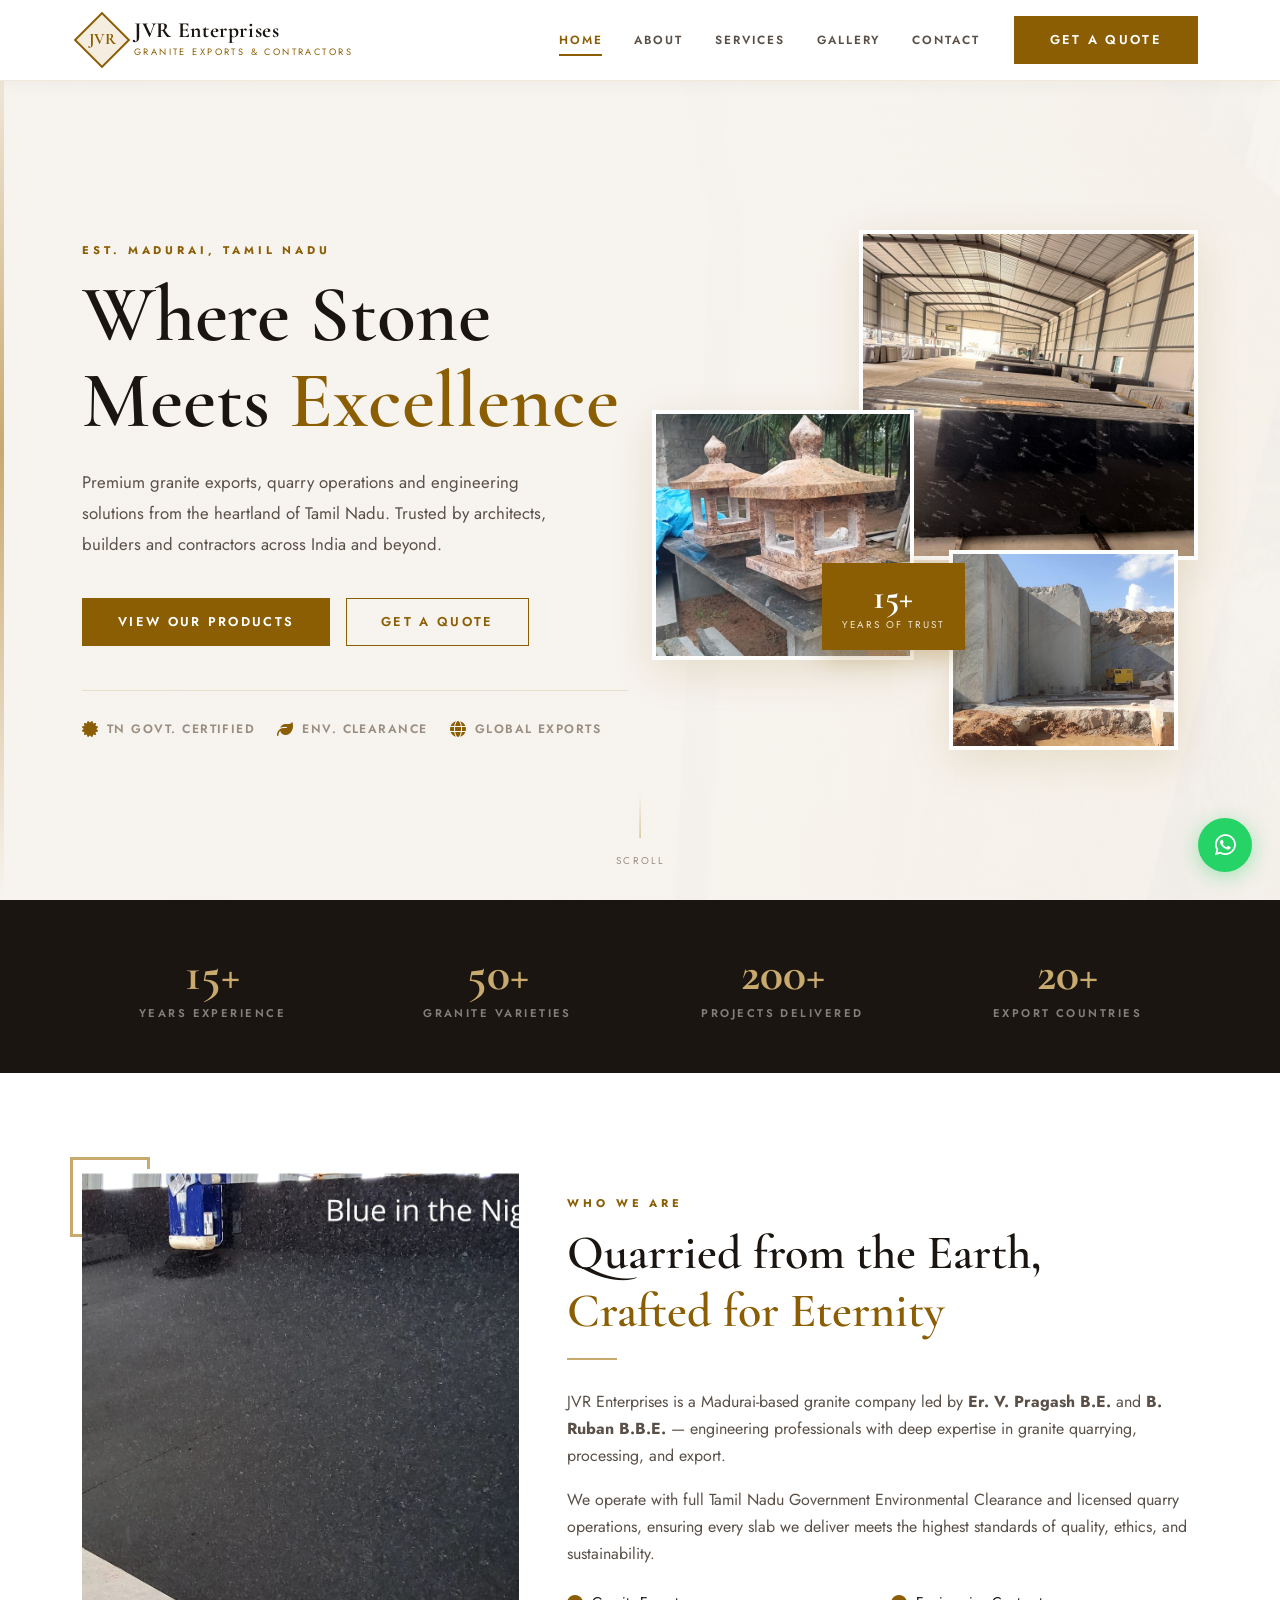
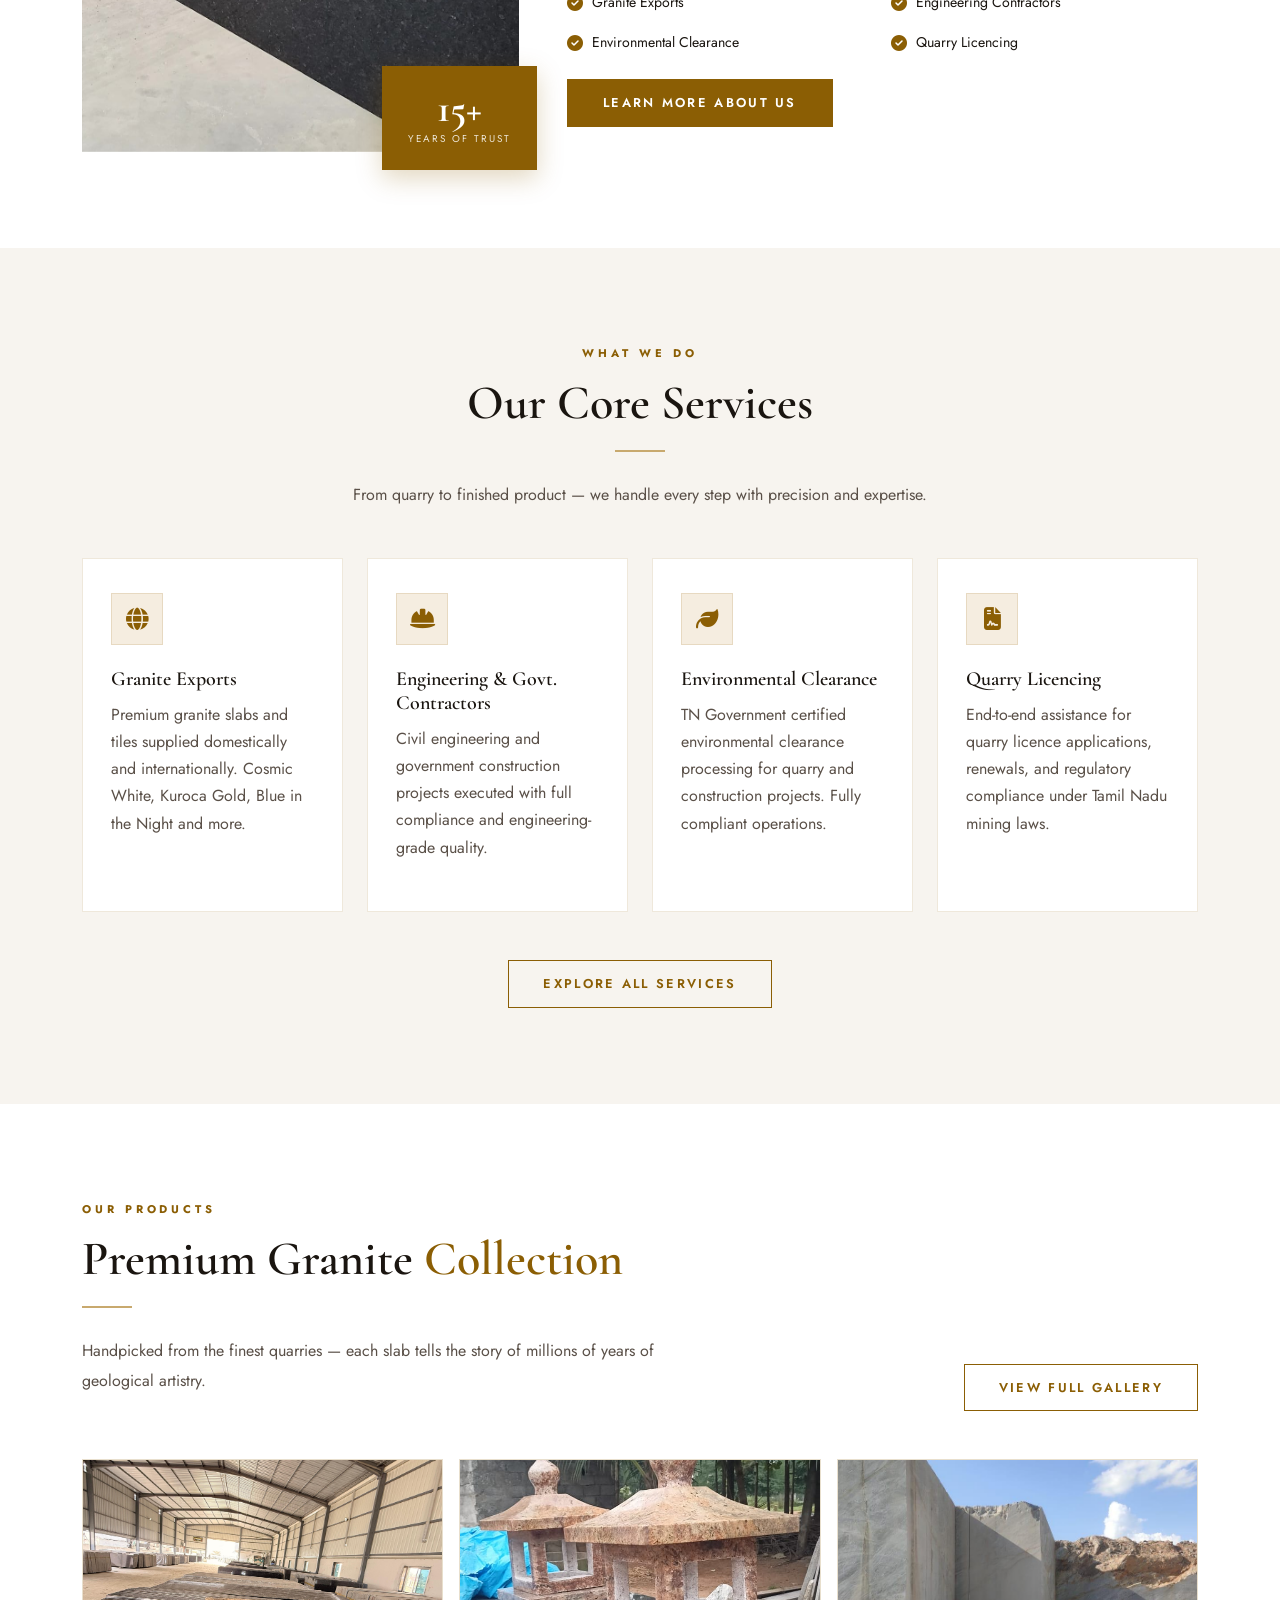
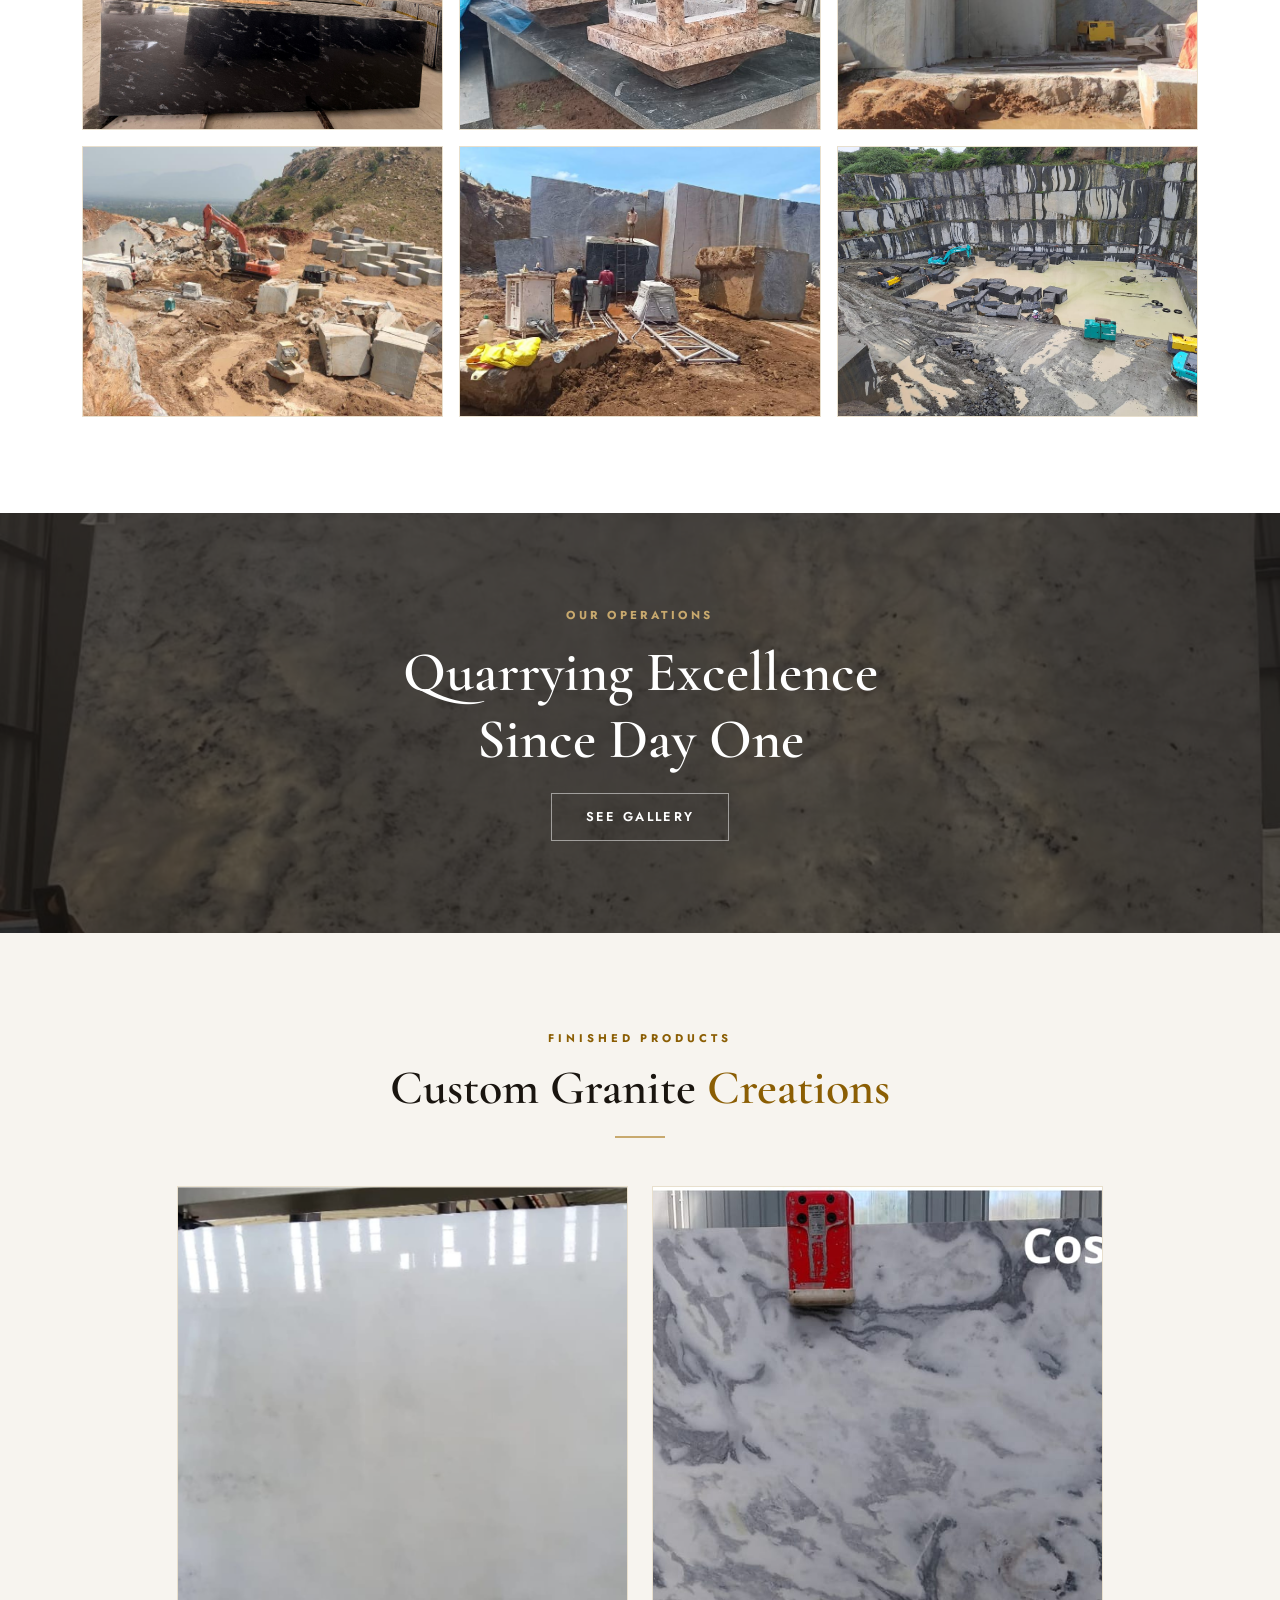
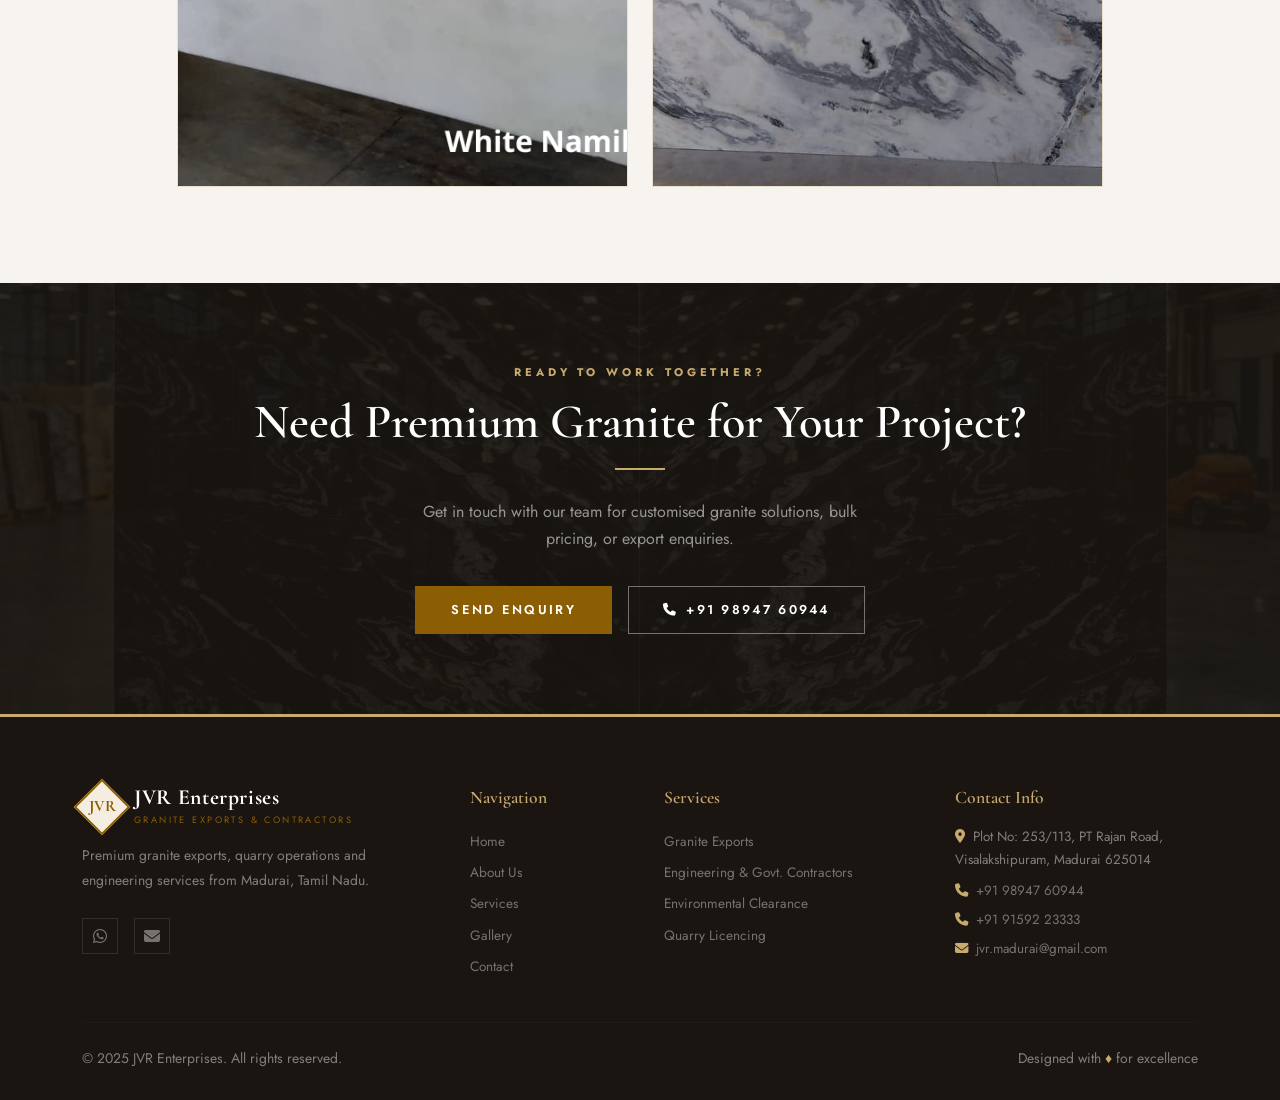
==== index.html @ 5791e927 "add" ====
<!DOCTYPE html>
<html lang="en">
<head>
  <meta charset="UTF-8" />
  <meta name="viewport" content="width=device-width, initial-scale=1.0" />
  <title>JVR Enterprises — Premium Granite Exports | Madurai, Tamil Nadu</title>
  <meta name="description" content="JVR Enterprises, Madurai — Premium granite exports, quarry operations, engineering & government contractors. Supplying Cosmic White, Blue in the Night, Kuroca Gold and more." />
  <meta name="keywords" content="JVR Enterprises, granite exports Madurai, granite slabs Tamil Nadu, Cosmic White granite, quarry licensing, V Pragash granite, B Ruban granite, premium granite India" />
  <meta name="author" content="JVR Enterprises" />
  <meta name="robots" content="index, follow" />
  <link rel="canonical" href="https://jvr-enterprise.vercel.app/" />
  <meta property="og:title" content="JVR Enterprises — Premium Granite Exports" />
  <meta property="og:description" content="Premium granite slabs, quarry operations & exports from Madurai, Tamil Nadu." />
  <meta property="og:type" content="website" />
  <meta property="og:url" content="https://jvr-enterprise.vercel.app/" />
  <script type="application/ld+json">
  {"@context":"https://schema.org","@type":"LocalBusiness","name":"JVR Enterprises","description":"Premium granite exports, quarry operations, engineering and government contractors in Madurai.","telephone":["+919894760944","+919159223333"],"email":"jvr.madurai@gmail.com","address":{"@type":"PostalAddress","streetAddress":"Plot No: 253/113, PT Rajan Road, Visalakshipuram","addressLocality":"Madurai","addressRegion":"Tamil Nadu","postalCode":"625014","addressCountry":"IN"},"founders":[{"@type":"Person","name":"Er. V. Pragash B.E."},{"@type":"Person","name":"B. Ruban B.B.E."}]}
  </script>
  <link href="https://cdn.jsdelivr.net/npm/bootstrap@5.3.3/dist/css/bootstrap.min.css" rel="stylesheet" />
  <link rel="stylesheet" href="https://cdnjs.cloudflare.com/ajax/libs/font-awesome/6.5.1/css/all.min.css" />
  <link rel="stylesheet" href="style.css" />
</head>
<body>

<!-- NAVBAR -->
<nav class="navbar-jvr" id="navbar">
  <div class="container d-flex align-items-center justify-content-between">
    <a href="index.html" class="navbar-brand-jvr">
      <div class="brand-logo-box"><span>JVR</span></div>
      <div><div class="brand-name">JVR Enterprises</div><span class="brand-sub">Granite Exports & Contractors</span></div>
    </a>
    <button class="navbar-toggler-jvr d-md-none" id="navToggle"><span></span><span></span><span></span></button>
    <div class="d-none d-md-flex align-items-center gap-1">
      <a href="index.html" class="nav-link-jvr active">Home</a>
      <a href="about.html" class="nav-link-jvr">About</a>
      <a href="services.html" class="nav-link-jvr">Services</a>
      <a href="gallery.html" class="nav-link-jvr">Gallery</a>
      <a href="contact.html" class="nav-link-jvr">Contact</a>
      <a href="contact.html" class="btn-gold ms-3">Get a Quote</a>
    </div>
  </div>
  <div id="mobileMenu" style="display:none;background:#fff;border-top:1px solid var(--border);padding:20px;text-align:center;">
    <a href="index.html" class="nav-link-jvr d-block py-2">Home</a>
    <a href="about.html" class="nav-link-jvr d-block py-2">About</a>
    <a href="services.html" class="nav-link-jvr d-block py-2">Services</a>
    <a href="gallery.html" class="nav-link-jvr d-block py-2">Gallery</a>
    <a href="contact.html" class="nav-link-jvr d-block py-2">Contact</a>
    <a href="contact.html" class="btn-gold mt-3 d-inline-block">Get a Quote</a>
  </div>
</nav>

<!-- HERO -->
<section style="min-height:100vh;display:flex;align-items:center;position:relative;overflow:hidden;background:var(--bg-secondary);padding-top:80px;">
  <!-- Background image (quarry) with overlay -->
  <div style="position:absolute;inset:0;">
    <img src="images/gallery/quarry-black.jpg" alt="JVR Enterprises quarry" style="width:100%;height:100%;object-fit:cover;opacity:0.12;" />
    <div style="position:absolute;inset:0;background:linear-gradient(105deg,rgba(247,244,239,0.97) 45%,rgba(247,244,239,0.7) 100%);"></div>
  </div>
  <!-- Side accent line -->
  <div style="position:absolute;left:0;top:0;bottom:0;width:4px;background:linear-gradient(to bottom,transparent,var(--accent-light),transparent);"></div>

  <div class="container position-relative" style="z-index:2;">
    <div class="row align-items-center">
      <div class="col-lg-6 py-5">
        <span class="section-label fade-in">Est. Madurai, Tamil Nadu</span>
        <h1 class="fade-in-1" style="font-size:clamp(2.8rem,7vw,5rem);font-weight:600;line-height:1.08;margin-bottom:22px;">
          Where Stone<br/>Meets <span class="accent-text">Excellence</span>
        </h1>
        <p class="fade-in-2" style="font-size:1.05rem;color:var(--text-secondary);max-width:500px;margin-bottom:38px;line-height:1.85;">
          Premium granite exports, quarry operations and engineering solutions from the heartland of Tamil Nadu. Trusted by architects, builders and contractors across India and beyond.
        </p>
        <div class="d-flex flex-wrap gap-3 fade-in-3">
          <a href="gallery.html" class="btn-gold">View Our Products</a>
          <a href="contact.html" class="btn-outline-gold">Get a Quote</a>
        </div>
        <div style="margin-top:44px;padding-top:28px;border-top:1px solid var(--border);display:flex;flex-wrap:wrap;gap:22px;" class="fade-in-3">
          <div style="display:flex;align-items:center;gap:9px;"><i class="fa fa-certificate" style="color:var(--accent);"></i><span style="font-size:0.76rem;letter-spacing:0.12em;text-transform:uppercase;color:var(--text-muted);font-weight:600;">TN Govt. Certified</span></div>
          <div style="display:flex;align-items:center;gap:9px;"><i class="fa fa-leaf" style="color:var(--accent);"></i><span style="font-size:0.76rem;letter-spacing:0.12em;text-transform:uppercase;color:var(--text-muted);font-weight:600;">Env. Clearance</span></div>
          <div style="display:flex;align-items:center;gap:9px;"><i class="fa fa-globe" style="color:var(--accent);"></i><span style="font-size:0.76rem;letter-spacing:0.12em;text-transform:uppercase;color:var(--text-muted);font-weight:600;">Global Exports</span></div>
        </div>
      </div>
      <div class="col-lg-6 d-none d-lg-block">
        <!-- Real image collage -->
        <div style="position:relative;height:520px;padding-left:20px;">
          <div style="position:absolute;right:0;top:0;width:62%;height:330px;overflow:hidden;border:4px solid #fff;box-shadow:var(--shadow-hover);">
            <img src="images/gallery/black-cosmic.jpg" alt="Black Cosmic granite slab JVR" style="width:100%;height:100%;object-fit:cover;" />
          </div>
          <div style="position:absolute;left:0;top:180px;width:48%;height:250px;overflow:hidden;border:4px solid #fff;box-shadow:var(--shadow-hover);">
            <img src="images/gallery/cosmic-white.jpg" alt="Cosmic White granite" style="width:100%;height:100%;object-fit:cover;" />
          </div>
          <div style="position:absolute;right:20px;bottom:0;width:42%;height:200px;overflow:hidden;border:4px solid #fff;box-shadow:var(--shadow-hover);">
            <img src="images/gallery/kuroca-gold.jpg" alt="Kuroca Gold granite" style="width:100%;height:100%;object-fit:cover;" />
          </div>
          <!-- Badge -->
          <div style="position:absolute;bottom:100px;left:170px;background:var(--accent);color:#fff;padding:16px 20px;text-align:center;z-index:5;box-shadow:0 8px 24px rgba(139,94,4,0.3);">
            <div style="font-family:'Cormorant Garamond',serif;font-size:2.2rem;font-weight:700;line-height:1;">15+</div>
            <div style="font-size:0.62rem;letter-spacing:0.2em;text-transform:uppercase;margin-top:3px;opacity:0.85;">Years of Trust</div>
          </div>
        </div>
      </div>
    </div>
  </div>
  <div style="position:absolute;bottom:28px;left:50%;transform:translateX(-50%);text-align:center;">
    <div style="width:1px;height:44px;background:linear-gradient(to bottom,transparent,var(--accent-light));margin:0 auto 7px;"></div>
    <span style="font-size:0.62rem;letter-spacing:0.25em;text-transform:uppercase;color:var(--text-muted);">Scroll</span>
  </div>
</section>

<!-- STATS BAR -->
<div class="stats-bar">
  <div class="container">
    <div class="row g-4">
      <div class="col-6 col-md-3 stat-item"><div class="stat-number">15+</div><div class="stat-label">Years Experience</div></div>
      <div class="col-6 col-md-3 stat-item"><div class="stat-number">50+</div><div class="stat-label">Granite Varieties</div></div>
      <div class="col-6 col-md-3 stat-item"><div class="stat-number">200+</div><div class="stat-label">Projects Delivered</div></div>
      <div class="col-6 col-md-3 stat-item"><div class="stat-number">20+</div><div class="stat-label">Export Countries</div></div>
    </div>
  </div>
</div>

<!-- ABOUT SNIPPET -->
<section class="section-pad">
  <div class="container">
    <div class="row align-items-center g-5">
      <div class="col-lg-5">
        <div style="position:relative;">
          <div style="width:100%;aspect-ratio:3/4;overflow:hidden;">
            <img src="images/gallery/quarry-white.jpg" alt="JVR Enterprises quarry operations Tamil Nadu" style="width:100%;height:100%;object-fit:cover;" />
          </div>
          <div style="position:absolute;bottom:-18px;right:-18px;background:var(--accent);color:#fff;padding:22px 26px;text-align:center;box-shadow:0 8px 24px rgba(139,94,4,0.25);">
            <div style="font-family:'Cormorant Garamond',serif;font-size:2.5rem;font-weight:700;line-height:1;">15+</div>
            <div style="font-size:0.62rem;letter-spacing:0.2em;text-transform:uppercase;margin-top:3px;opacity:0.85;">Years of Trust</div>
          </div>
          <div style="position:absolute;top:-12px;left:-12px;width:80px;height:80px;border:3px solid var(--accent-light);z-index:-1;"></div>
        </div>
      </div>
      <div class="col-lg-7">
        <span class="section-label">Who We Are</span>
        <h2 class="section-title">Quarried from the Earth,<br/><span class="accent-text">Crafted for Eternity</span></h2>
        <div class="divider-gold"></div>
        <p class="mb-3">JVR Enterprises is a Madurai-based granite company led by <strong>Er. V. Pragash B.E.</strong> and <strong>B. Ruban B.B.E.</strong> — engineering professionals with deep expertise in granite quarrying, processing, and export.</p>
        <p class="mb-4">We operate with full Tamil Nadu Government Environmental Clearance and licensed quarry operations, ensuring every slab we deliver meets the highest standards of quality, ethics, and sustainability.</p>
        <div class="row g-3 mb-4">
          <div class="col-6"><div style="display:flex;align-items:center;gap:9px;"><i class="fa fa-check-circle" style="color:var(--accent);"></i><span style="font-size:0.88rem;">Granite Exports</span></div></div>
          <div class="col-6"><div style="display:flex;align-items:center;gap:9px;"><i class="fa fa-check-circle" style="color:var(--accent);"></i><span style="font-size:0.88rem;">Engineering Contractors</span></div></div>
          <div class="col-6"><div style="display:flex;align-items:center;gap:9px;"><i class="fa fa-check-circle" style="color:var(--accent);"></i><span style="font-size:0.88rem;">Environmental Clearance</span></div></div>
          <div class="col-6"><div style="display:flex;align-items:center;gap:9px;"><i class="fa fa-check-circle" style="color:var(--accent);"></i><span style="font-size:0.88rem;">Quarry Licencing</span></div></div>
        </div>
        <a href="about.html" class="btn-gold">Learn More About Us</a>
      </div>
    </div>
  </div>
</section>

<!-- SERVICES -->
<section class="section-pad" style="background:var(--bg-secondary);">
  <div class="container">
    <div class="text-center mb-5">
      <span class="section-label">What We Do</span>
      <h2 class="section-title">Our Core Services</h2>
      <div class="divider-gold center"></div>
      <p class="section-subtitle mx-auto">From quarry to finished product — we handle every step with precision and expertise.</p>
    </div>
    <div class="row g-4">
      <div class="col-md-6 col-lg-3">
        <div class="card-jvr h-100">
          <div class="card-icon"><i class="fa fa-globe"></i></div>
          <h4>Granite Exports</h4>
          <p>Premium granite slabs and tiles supplied domestically and internationally. Cosmic White, Kuroca Gold, Blue in the Night and more.</p>
        </div>
      </div>
      <div class="col-md-6 col-lg-3">
        <div class="card-jvr h-100">
          <div class="card-icon"><i class="fa fa-hard-hat"></i></div>
          <h4>Engineering & Govt. Contractors</h4>
          <p>Civil engineering and government construction projects executed with full compliance and engineering-grade quality.</p>
        </div>
      </div>
      <div class="col-md-6 col-lg-3">
        <div class="card-jvr h-100">
          <div class="card-icon"><i class="fa fa-leaf"></i></div>
          <h4>Environmental Clearance</h4>
          <p>TN Government certified environmental clearance processing for quarry and construction projects. Fully compliant operations.</p>
        </div>
      </div>
      <div class="col-md-6 col-lg-3">
        <div class="card-jvr h-100">
          <div class="card-icon"><i class="fa fa-file-contract"></i></div>
          <h4>Quarry Licencing</h4>
          <p>End-to-end assistance for quarry licence applications, renewals, and regulatory compliance under Tamil Nadu mining laws.</p>
        </div>
      </div>
    </div>
    <div class="text-center mt-5"><a href="services.html" class="btn-outline-gold">Explore All Services</a></div>
  </div>
</section>

<!-- PRODUCTS GALLERY PREVIEW -->
<section class="section-pad">
  <div class="container">
    <div class="row align-items-end mb-5">
      <div class="col-lg-7">
        <span class="section-label">Our Products</span>
        <h2 class="section-title">Premium Granite <span class="accent-text">Collection</span></h2>
        <div class="divider-gold"></div>
        <p class="section-subtitle">Handpicked from the finest quarries — each slab tells the story of millions of years of geological artistry.</p>
      </div>
      <div class="col-lg-5 text-lg-end mt-3 mt-lg-0">
        <a href="gallery.html" class="btn-outline-gold">View Full Gallery</a>
      </div>
    </div>
    <div class="row g-3">
      <div class="col-md-4">
        <div class="gallery-item">
          <img src="images/gallery/black-cosmic.jpg" alt="Black Cosmic granite slab JVR Enterprises Madurai" />
          <div class="gallery-overlay"><div><span>Granite Slab</span><h5>Black Cosmic</h5></div></div>
        </div>
      </div>
      <div class="col-md-4">
        <div class="gallery-item">
          <img src="images/gallery/cosmic-white.jpg" alt="Cosmic White granite slab JVR Enterprises" />
          <div class="gallery-overlay"><div><span>Granite Slab</span><h5>Cosmic White</h5></div></div>
        </div>
      </div>
      <div class="col-md-4">
        <div class="gallery-item">
          <img src="images/gallery/kuroca-gold.jpg" alt="Kuroca Gold granite slab" />
          <div class="gallery-overlay"><div><span>Granite Slab</span><h5>Kuroca Gold</h5></div></div>
        </div>
      </div>
      <div class="col-md-4">
        <div class="gallery-item">
          <img src="images/gallery/blue-in-the-night.jpg" alt="Blue in the Night granite slab" />
          <div class="gallery-overlay"><div><span>Granite Slab</span><h5>Blue in the Night</h5></div></div>
        </div>
      </div>
      <div class="col-md-4">
        <div class="gallery-item">
          <img src="images/gallery/luna-quartzite.jpg" alt="Luna Quartzite slab" />
          <div class="gallery-overlay"><div><span>Quartzite Slab</span><h5>Luna Quartzite</h5></div></div>
        </div>
      </div>
      <div class="col-md-4">
        <div class="gallery-item">
          <img src="images/gallery/teakwood-tiles.jpg" alt="Yellow Teakwood sandstone tiles" />
          <div class="gallery-overlay"><div><span>Sandstone Tiles</span><h5>Yellow Teakwood</h5></div></div>
        </div>
      </div>
    </div>
  </div>
</section>

<!-- QUARRY SHOWCASE (full-width) -->
<section style="position:relative;height:420px;overflow:hidden;">
  <img src="images/gallery/quarry-extraction.jpg" alt="JVR Enterprises quarry extraction operations Tamil Nadu" style="width:100%;height:100%;object-fit:cover;" />
  <div style="position:absolute;inset:0;background:rgba(26,21,16,0.7);display:flex;align-items:center;justify-content:center;text-align:center;">
    <div>
      <span style="font-size:0.72rem;letter-spacing:0.3em;text-transform:uppercase;color:var(--accent-light);font-weight:700;display:block;margin-bottom:14px;">Our Operations</span>
      <h2 style="font-family:'Cormorant Garamond',serif;font-size:clamp(2rem,5vw,3.5rem);color:#fff;font-weight:600;margin-bottom:20px;">Quarrying Excellence<br/>Since Day One</h2>
      <a href="gallery.html" class="btn-outline-gold" style="border-color:rgba(255,255,255,0.5);color:#fff;" onmouseover="this.style.background='var(--accent)';this.style.borderColor='var(--accent)'" onmouseout="this.style.background='transparent';this.style.borderColor='rgba(255,255,255,0.5)'">See Gallery</a>
    </div>
  </div>
</section>

<!-- FINISHED PRODUCTS -->
<section class="section-pad" style="background:var(--bg-secondary);">
  <div class="container">
    <div class="text-center mb-5">
      <span class="section-label">Finished Products</span>
      <h2 class="section-title">Custom Granite <span class="accent-text">Creations</span></h2>
      <div class="divider-gold center"></div>
    </div>
    <div class="row g-4 justify-content-center">
      <div class="col-md-5">
        <div class="gallery-item" style="aspect-ratio:3/4;">
          <img src="images/gallery/granite-column.jpg" alt="Custom granite column pillar JVR Enterprises Madurai" style="width:100%;height:100%;object-fit:cover;" />
          <div class="gallery-overlay"><div><span>Finished Product</span><h5>Granite Columns</h5></div></div>
        </div>
      </div>
      <div class="col-md-5">
        <div class="gallery-item" style="aspect-ratio:3/4;">
          <img src="images/gallery/granite-lantern.jpg" alt="Granite decorative lanterns JVR Enterprises" style="width:100%;height:100%;object-fit:cover;" />
          <div class="gallery-overlay"><div><span>Finished Product</span><h5>Granite Lanterns</h5></div></div>
        </div>
      </div>
    </div>
  </div>
</section>

<!-- CTA BANNER -->
<section style="background:var(--bg-dark);padding:80px 0;text-align:center;position:relative;overflow:hidden;">
  <div style="position:absolute;inset:0;"><img src="images/gallery/warehouse.jpg" alt="" style="width:100%;height:100%;object-fit:cover;opacity:0.08;" /></div>
  <div class="container position-relative">
    <span class="section-label" style="color:var(--accent-light);">Ready to Work Together?</span>
    <h2 style="font-family:'Cormorant Garamond',serif;font-size:clamp(2rem,5vw,3rem);color:#fff;font-weight:600;margin:10px 0 16px;">Need Premium Granite for Your Project?</h2>
    <div style="width:50px;height:2px;background:var(--accent-light);margin:0 auto 28px;"></div>
    <p style="color:rgba(255,255,255,0.55);max-width:480px;margin:0 auto 34px;">Get in touch with our team for customised granite solutions, bulk pricing, or export enquiries.</p>
    <div class="d-flex flex-wrap gap-3 justify-content-center">
      <a href="contact.html" class="btn-gold">Send Enquiry</a>
      <a href="tel:+919894760944" class="btn-outline-gold" style="border-color:rgba(255,255,255,0.4);color:#fff;" onmouseover="this.style.background='var(--accent)';this.style.borderColor='var(--accent)'" onmouseout="this.style.background='transparent';this.style.borderColor='rgba(255,255,255,0.4)'"><i class="fa fa-phone me-2"></i>+91 98947 60944</a>
    </div>
  </div>
</section>

<!-- FOOTER -->
<footer class="footer-jvr">
  <div class="container">
    <div class="row g-5">
      <div class="col-lg-4">
        <div style="display:flex;align-items:center;gap:12px;margin-bottom:16px;">
          <div class="brand-logo-box"><span>JVR</span></div>
          <div><div class="brand-name-footer">JVR Enterprises</div><span class="brand-sub">Granite Exports & Contractors</span></div>
        </div>
        <p style="max-width:290px;line-height:1.8;">Premium granite exports, quarry operations and engineering services from Madurai, Tamil Nadu.</p>
        <div class="d-flex gap-3 mt-4">
          <a href="https://wa.me/919894760944" style="width:36px;height:36px;border:1px solid rgba(255,255,255,0.1);display:flex;align-items:center;justify-content:center;color:rgba(255,255,255,0.4);transition:all 0.3s;" onmouseover="this.style.color='var(--accent-light)';this.style.borderColor='var(--accent-light)'" onmouseout="this.style.color='rgba(255,255,255,0.4)';this.style.borderColor='rgba(255,255,255,0.1)'"><i class="fab fa-whatsapp"></i></a>
          <a href="mailto:jvr.madurai@gmail.com" style="width:36px;height:36px;border:1px solid rgba(255,255,255,0.1);display:flex;align-items:center;justify-content:center;color:rgba(255,255,255,0.4);transition:all 0.3s;" onmouseover="this.style.color='var(--accent-light)';this.style.borderColor='var(--accent-light)'" onmouseout="this.style.color='rgba(255,255,255,0.4)';this.style.borderColor='rgba(255,255,255,0.1)'"><i class="fas fa-envelope"></i></a>
        </div>
      </div>
      <div class="col-md-4 col-lg-2">
        <h5>Navigation</h5>
        <a href="index.html" class="footer-link">Home</a>
        <a href="about.html" class="footer-link">About Us</a>
        <a href="services.html" class="footer-link">Services</a>
        <a href="gallery.html" class="footer-link">Gallery</a>
        <a href="contact.html" class="footer-link">Contact</a>
      </div>
      <div class="col-md-4 col-lg-3">
        <h5>Services</h5>
        <a href="services.html" class="footer-link">Granite Exports</a>
        <a href="services.html" class="footer-link">Engineering & Govt. Contractors</a>
        <a href="services.html" class="footer-link">Environmental Clearance</a>
        <a href="services.html" class="footer-link">Quarry Licencing</a>
      </div>
      <div class="col-md-4 col-lg-3">
        <h5>Contact Info</h5>
        <p style="margin-bottom:8px;font-size:0.84rem;"><i class="fa fa-map-marker-alt me-2" style="color:var(--accent-light);"></i>Plot No: 253/113, PT Rajan Road, Visalakshipuram, Madurai 625014</p>
        <p style="margin-bottom:6px;font-size:0.84rem;"><i class="fa fa-phone me-2" style="color:var(--accent-light);"></i><a href="tel:+919894760944" style="color:rgba(255,255,255,0.4);">+91 98947 60944</a></p>
        <p style="margin-bottom:6px;font-size:0.84rem;"><i class="fa fa-phone me-2" style="color:var(--accent-light);"></i><a href="tel:+919159223333" style="color:rgba(255,255,255,0.4);">+91 91592 23333</a></p>
        <p style="font-size:0.84rem;"><i class="fa fa-envelope me-2" style="color:var(--accent-light);"></i><a href="mailto:jvr.madurai@gmail.com" style="color:rgba(255,255,255,0.4);">jvr.madurai@gmail.com</a></p>
      </div>
    </div>
    <hr class="footer-divider" />
    <div class="d-flex flex-wrap justify-content-between footer-bottom">
      <p class="mb-0">&copy; 2025 JVR Enterprises. All rights reserved.</p>
      <p class="mb-0">Designed with <span style="color:var(--accent-light);">♦</span> for excellence</p>
    </div>
  </div>
</footer>

<a href="https://wa.me/919894760944?text=Hello%20JVR%20Enterprises%2C%20I%27m%20interested%20in%20your%20granite%20products." class="whatsapp-float" target="_blank"><i class="fab fa-whatsapp"></i></a>

<script src="https://cdn.jsdelivr.net/npm/bootstrap@5.3.3/dist/js/bootstrap.bundle.min.js"></script>
<script>
  window.addEventListener('scroll', () => { document.getElementById('navbar').classList.toggle('scrolled', window.scrollY > 50); });
  document.getElementById('navToggle').addEventListener('click', () => { const m = document.getElementById('mobileMenu'); m.style.display = m.style.display === 'block' ? 'none' : 'block'; });
</script>
</body>
</html>
---- style.css ----
/* =============================================
   JVR Enterprises — White Premium Theme v2
   style.css
   ============================================= */

@import url('https://fonts.googleapis.com/css2?family=Cormorant+Garamond:ital,wght@0,300;0,400;0,500;0,600;0,700;1,400;1,600&family=Jost:wght@300;400;500;600;700&display=swap');

/* ---- CSS Variables (White Theme) ---- */
:root {
  --bg-primary: #ffffff;
  --bg-secondary: #f7f4ef;
  --bg-dark: #1a1510;
  --bg-card: #ffffff;
  --accent: #8b5e04;
  --accent-light: #c8a96e;
  --accent-pale: #f5ede0;
  --text-primary: #1a1510;
  --text-secondary: #5a5048;
  --text-muted: #9a8e82;
  --border: rgba(139, 94, 4, 0.14);
  --border-hover: rgba(139, 94, 4, 0.4);
  --shadow: 0 4px 30px rgba(0,0,0,0.08);
  --shadow-hover: 0 12px 40px rgba(139, 94, 4, 0.14);
}

/* ---- Reset ---- */
*, *::before, *::after { box-sizing: border-box; margin: 0; padding: 0; }
html { scroll-behavior: smooth; }
body {
  background: var(--bg-primary);
  color: var(--text-primary);
  font-family: 'Jost', sans-serif;
  font-weight: 400;
  line-height: 1.7;
  overflow-x: hidden;
}
h1,h2,h3,h4,h5 {
  font-family: 'Cormorant Garamond', serif;
  font-weight: 600;
  line-height: 1.2;
  color: var(--text-primary);
}
a { color: inherit; text-decoration: none; }
a:hover { color: var(--accent); }
img { max-width: 100%; height: auto; display: block; }
p { color: var(--text-secondary); }

::-webkit-scrollbar { width: 5px; }
::-webkit-scrollbar-track { background: var(--bg-secondary); }
::-webkit-scrollbar-thumb { background: var(--accent-light); border-radius: 3px; }

/* ---- Utility ---- */
.accent-text { color: var(--accent); }
.section-pad { padding: 96px 0; }

.section-label {
  font-family: 'Jost', sans-serif;
  font-size: 0.7rem;
  font-weight: 700;
  letter-spacing: 0.35em;
  text-transform: uppercase;
  color: var(--accent);
  display: block;
  margin-bottom: 12px;
}

.section-title {
  font-size: clamp(2rem, 4vw, 3rem);
  font-weight: 600;
  margin-bottom: 14px;
  color: var(--text-primary);
}

.section-subtitle {
  font-size: 1rem;
  color: var(--text-secondary);
  max-width: 580px;
  line-height: 1.85;
}

.divider-gold {
  width: 50px;
  height: 2px;
  background: var(--accent-light);
  margin: 18px 0 28px;
}
.divider-gold.center { margin-left: auto; margin-right: auto; }

.btn-gold {
  display: inline-block;
  padding: 13px 36px;
  background: var(--accent);
  color: #ffffff;
  font-family: 'Jost', sans-serif;
  font-weight: 600;
  font-size: 0.8rem;
  letter-spacing: 0.18em;
  text-transform: uppercase;
  border: none;
  cursor: pointer;
  transition: all 0.3s ease;
  border-radius: 0;
}
.btn-gold:hover { background: var(--bg-dark); color: #ffffff; transform: translateY(-2px); box-shadow: 0 8px 24px rgba(0,0,0,0.18); }

.btn-outline-gold {
  display: inline-block;
  padding: 12px 34px;
  background: transparent;
  color: var(--accent);
  font-family: 'Jost', sans-serif;
  font-weight: 600;
  font-size: 0.8rem;
  letter-spacing: 0.18em;
  text-transform: uppercase;
  border: 1.5px solid var(--accent);
  cursor: pointer;
  transition: all 0.3s;
  border-radius: 0;
}
.btn-outline-gold:hover { background: var(--accent); color: #fff; transform: translateY(-2px); }

/* ---- NAVBAR ---- */
.navbar-jvr {
  background: rgba(255,255,255,0.97);
  border-bottom: 1px solid var(--border);
  padding: 16px 0;
  position: fixed;
  top: 0; width: 100%;
  z-index: 1000;
  backdrop-filter: blur(12px);
  transition: all 0.3s;
  box-shadow: 0 2px 20px rgba(0,0,0,0.04);
}
.navbar-jvr.scrolled {
  padding: 10px 0;
  box-shadow: 0 4px 30px rgba(0,0,0,0.1);
}
.navbar-brand-jvr { display: flex; align-items: center; gap: 12px; }

.brand-logo-box {
  width: 40px; height: 40px;
  border: 2px solid var(--accent);
  display: flex; align-items: center; justify-content: center;
  transform: rotate(45deg);
  transition: transform 0.4s;
  background: var(--accent-pale);
}
.brand-logo-box:hover { transform: rotate(0deg); }
.brand-logo-box span {
  font-family: 'Cormorant Garamond', serif;
  font-size: 1rem; font-weight: 700;
  color: var(--accent);
  transform: rotate(-45deg); display: block;
  transition: transform 0.4s;
}
.brand-logo-box:hover span { transform: rotate(0deg); }

.brand-name {
  font-family: 'Cormorant Garamond', serif;
  font-size: 1.35rem; font-weight: 700;
  color: var(--text-primary); letter-spacing: 0.03em; line-height: 1;
}
.brand-sub {
  font-family: 'Jost', sans-serif;
  font-size: 0.58rem; letter-spacing: 0.26em;
  text-transform: uppercase; color: var(--accent);
  display: block; margin-top: 3px;
}

.nav-link-jvr {
  font-size: 0.74rem; font-weight: 600;
  letter-spacing: 0.16em; text-transform: uppercase;
  color: var(--text-secondary) !important;
  padding: 6px 14px !important;
  position: relative; transition: color 0.3s;
}
.nav-link-jvr::after {
  content: ''; position: absolute;
  bottom: 0; left: 14px; right: 14px;
  height: 1.5px; background: var(--accent);
  transform: scaleX(0); transition: transform 0.3s;
}
.nav-link-jvr:hover, .nav-link-jvr.active { color: var(--accent) !important; }
.nav-link-jvr:hover::after, .nav-link-jvr.active::after { transform: scaleX(1); }

.navbar-toggler-jvr {
  background: none; border: 1px solid var(--border);
  padding: 8px 12px; cursor: pointer;
}
.navbar-toggler-jvr span {
  display: block; width: 20px; height: 1.5px;
  background: var(--accent); margin: 4px 0;
}

/* ---- PAGE HERO ---- */
.page-hero {
  padding: 150px 0 70px;
  background: var(--bg-secondary);
  position: relative; overflow: hidden; text-align: center;
  border-bottom: 1px solid var(--border);
}
.page-hero::before {
  content: '';
  position: absolute; inset: 0;
  background-image: url("data:image/svg+xml,%3Csvg width='60' height='60' viewBox='0 0 60 60' xmlns='http://www.w3.org/2000/svg'%3E%3Cg fill='none' fill-rule='evenodd'%3E%3Cg fill='%238b5e04' fill-opacity='0.04'%3E%3Cpath d='M36 34v-4h-2v4h-4v2h4v4h2v-4h4v-2h-4zm0-30V0h-2v4h-4v2h4v4h2V6h4V4h-4zM6 34v-4H4v4H0v2h4v4h2v-4h4v-2H6zM6 4V0H4v4H0v2h4v4h2V6h4V4H6z'/%3E%3C/g%3E%3C/g%3E%3C/svg%3E");
}
.page-hero h1 { font-size: clamp(2.5rem, 6vw, 3.8rem); position: relative; z-index:1; }
.page-hero p { color: var(--text-secondary); max-width: 480px; margin: 12px auto 0; position:relative; z-index:1; }

/* ---- STATS BAR ---- */
.stats-bar {
  background: var(--bg-dark);
  padding: 50px 0;
}
.stat-item { text-align: center; }
.stat-number {
  font-family: 'Cormorant Garamond', serif;
  font-size: 3rem; font-weight: 700;
  color: var(--accent-light); line-height: 1;
}
.stat-label {
  font-size: 0.7rem; letter-spacing: 0.22em;
  text-transform: uppercase; color: rgba(255,255,255,0.45);
  margin-top: 6px; font-weight: 600;
}

/* ---- CARDS ---- */
.card-jvr {
  background: var(--bg-card);
  border: 1px solid var(--border);
  padding: 34px 28px;
  transition: all 0.35s;
  position: relative; overflow: hidden;
}
.card-jvr::before {
  content: '';
  position: absolute; top: 0; left: 0; right: 0;
  height: 3px;
  background: linear-gradient(90deg, var(--accent-pale), var(--accent-light), var(--accent-pale));
  transform: scaleX(0); transition: transform 0.35s;
}
.card-jvr:hover { border-color: var(--border-hover); transform: translateY(-5px); box-shadow: var(--shadow-hover); }
.card-jvr:hover::before { transform: scaleX(1); }

.card-icon {
  width: 52px; height: 52px;
  border: 1px solid var(--border);
  display: flex; align-items: center; justify-content: center;
  margin-bottom: 22px; color: var(--accent); font-size: 1.4rem;
  background: var(--accent-pale);
  transition: all 0.3s;
}
.card-jvr:hover .card-icon { background: var(--accent); color: #fff; border-color: var(--accent); }
.card-jvr h4 { font-size: 1.25rem; margin-bottom: 10px; }

/* ---- GALLERY GRID ---- */
.gallery-item {
  position: relative; overflow: hidden;
  aspect-ratio: 4/3; cursor: pointer;
  border: 1px solid var(--border);
  background: var(--bg-secondary);
}
.gallery-item img {
  width: 100%; height: 100%; object-fit: cover;
  transition: transform 0.5s ease;
}
.gallery-item:hover img { transform: scale(1.06); }
.gallery-overlay {
  position: absolute; inset: 0;
  background: linear-gradient(to top, rgba(26,21,16,0.88) 0%, transparent 55%);
  opacity: 0; transition: opacity 0.4s;
  display: flex; align-items: flex-end; padding: 18px;
}
.gallery-item:hover .gallery-overlay { opacity: 1; }
.gallery-overlay h5 { font-size: 1.05rem; color: #fff; margin: 0; }
.gallery-overlay span { font-size: 0.65rem; letter-spacing: 0.2em; text-transform: uppercase; color: var(--accent-light); }

/* ---- CONTACT ---- */
.contact-info-item { display: flex; align-items: flex-start; gap: 16px; margin-bottom: 26px; }
.contact-icon {
  width: 44px; height: 44px; min-width: 44px;
  border: 1px solid var(--border); background: var(--accent-pale);
  display: flex; align-items: center; justify-content: center;
  color: var(--accent); font-size: 1rem;
}
.contact-info-item h6 {
  font-family: 'Jost', sans-serif;
  font-size: 0.68rem; letter-spacing: 0.22em;
  text-transform: uppercase; color: var(--text-muted);
  margin-bottom: 4px; font-weight: 700;
}
.contact-info-item p { color: var(--text-primary); margin: 0; font-size: 0.93rem; }

.form-jvr .form-control,
.form-jvr select,
.form-jvr textarea {
  background: var(--bg-secondary);
  border: 1px solid var(--border);
  color: var(--text-primary);
  border-radius: 0;
  padding: 12px 16px;
  font-family: 'Jost', sans-serif;
  font-size: 0.9rem;
  transition: border-color 0.3s;
  width: 100%;
}
.form-jvr .form-control:focus,
.form-jvr textarea:focus,
.form-jvr select:focus {
  border-color: var(--accent-light);
  box-shadow: none; outline: none;
  background: var(--bg-secondary);
}
.form-jvr .form-control::placeholder,
.form-jvr textarea::placeholder { color: var(--text-muted); }
.form-jvr label {
  font-size: 0.7rem; letter-spacing: 0.18em;
  text-transform: uppercase; color: var(--text-muted);
  font-weight: 700; margin-bottom: 6px; display: block;
}

/* ---- PARTNER CARD ---- */
.partner-card {
  background: var(--bg-card);
  border: 1px solid var(--border);
  padding: 40px 30px; text-align: center;
  transition: all 0.35s;
}
.partner-card:hover { border-color: var(--border-hover); box-shadow: var(--shadow-hover); transform: translateY(-4px); }
.partner-avatar {
  width: 80px; height: 80px;
  border: 2px solid var(--accent-light);
  border-radius: 50%; margin: 0 auto 20px;
  display: flex; align-items: center; justify-content: center;
  font-family: 'Cormorant Garamond', serif;
  font-size: 2rem; color: var(--accent);
  background: var(--accent-pale);
}
.partner-card h4 { font-size: 1.4rem; margin-bottom: 4px; }
.partner-card .role {
  font-size: 0.7rem; letter-spacing: 0.22em;
  text-transform: uppercase; color: var(--accent);
  font-weight: 700;
}

/* ---- FOOTER ---- */
.footer-jvr {
  background: var(--bg-dark);
  border-top: 3px solid var(--accent-light);
  padding: 70px 0 30px;
}
.footer-jvr h5 {
  font-family: 'Cormorant Garamond', serif;
  font-size: 1.1rem; color: var(--accent-light);
  margin-bottom: 18px; font-weight: 600;
}
.footer-jvr p { color: rgba(255,255,255,0.45); font-size: 0.87rem; }
.footer-link {
  display: block; color: rgba(255,255,255,0.4);
  font-size: 0.85rem; padding: 4px 0;
  transition: color 0.3s, padding-left 0.3s;
}
.footer-link:hover { color: var(--accent-light); padding-left: 6px; }
.footer-divider { border-color: rgba(255,255,255,0.08); margin: 40px 0 24px; }
.footer-bottom { font-size: 0.78rem; color: rgba(255,255,255,0.3); }
.footer-bottom a { color: var(--accent-light); }
.brand-name-footer {
  font-family: 'Cormorant Garamond', serif;
  font-size: 1.35rem; font-weight: 700;
  color: #fff; letter-spacing: 0.03em; line-height: 1;
}

/* ---- BREADCRUMB ---- */
.breadcrumb-jvr {
  padding: 0; margin: 14px 0 0; list-style: none;
  display: flex; align-items: center; gap: 10px; justify-content: center;
}
.breadcrumb-jvr li {
  font-size: 0.76rem; letter-spacing: 0.1em;
  color: var(--text-muted);
  display: flex; align-items: center; gap: 10px;
}
.breadcrumb-jvr li::after { content: '—'; color: var(--text-muted); }
.breadcrumb-jvr li:last-child::after { display: none; }
.breadcrumb-jvr li:last-child { color: var(--accent); }
.breadcrumb-jvr a { color: var(--text-muted); transition: color 0.3s; }
.breadcrumb-jvr a:hover { color: var(--accent); }

/* ---- WHATSAPP FLOAT ---- */
.whatsapp-float {
  position: fixed; bottom: 28px; right: 28px;
  width: 54px; height: 54px;
  background: #25D366; border-radius: 50%;
  display: flex; align-items: center; justify-content: center;
  box-shadow: 0 4px 20px rgba(37,211,102,0.4);
  z-index: 999; transition: transform 0.3s, box-shadow 0.3s;
  color: white; font-size: 1.5rem;
}
.whatsapp-float:hover {
  transform: scale(1.1);
  box-shadow: 0 6px 28px rgba(37,211,102,0.55);
  color: white;
}

/* ---- FILTER BUTTONS ---- */
.filter-btn {
  padding: 8px 20px;
  background: transparent;
  border: 1px solid var(--border);
  color: var(--text-muted);
  font-family: 'Jost', sans-serif;
  font-size: 0.72rem; letter-spacing: 0.16em;
  text-transform: uppercase; cursor: pointer;
  transition: all 0.3s; font-weight: 600;
}
.filter-btn:hover, .filter-btn.active {
  background: var(--accent); border-color: var(--accent); color: #fff;
}

/* ---- MOBILE ---- */
@media (max-width: 768px) {
  .section-pad { padding: 65px 0; }
  .page-hero { padding: 120px 0 55px; }
  .whatsapp-float { bottom: 18px; right: 18px; width: 48px; height: 48px; font-size: 1.3rem; }
}

/* ---- ANIMATIONS ---- */
@keyframes fadeInUp {
  from { opacity: 0; transform: translateY(24px); }
  to { opacity: 1; transform: translateY(0); }
}
.fade-in { animation: fadeInUp 0.7s ease forwards; }
.fade-in-1 { animation: fadeInUp 0.7s ease 0.1s forwards; opacity: 0; }
.fade-in-2 { animation: fadeInUp 0.7s ease 0.25s forwards; opacity: 0; }
.fade-in-3 { animation: fadeInUp 0.7s ease 0.4s forwards; opacity: 0; }
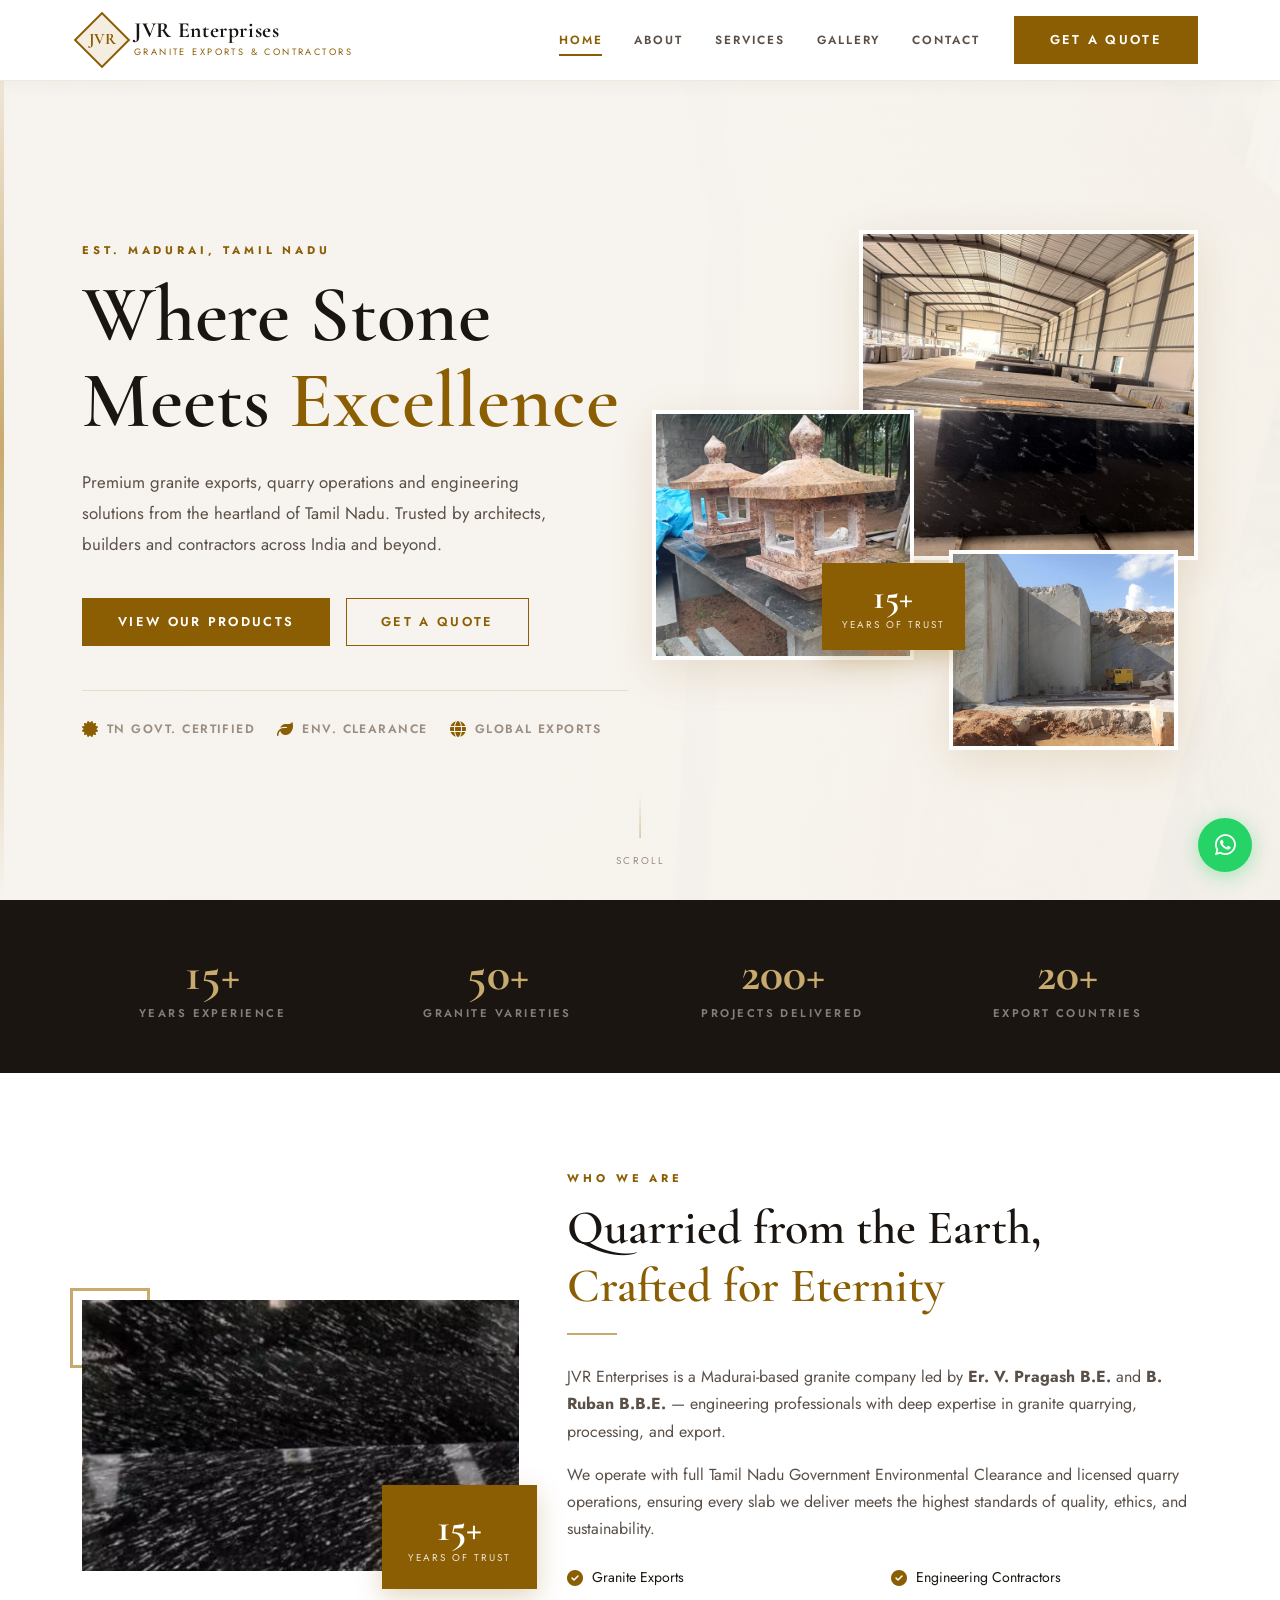
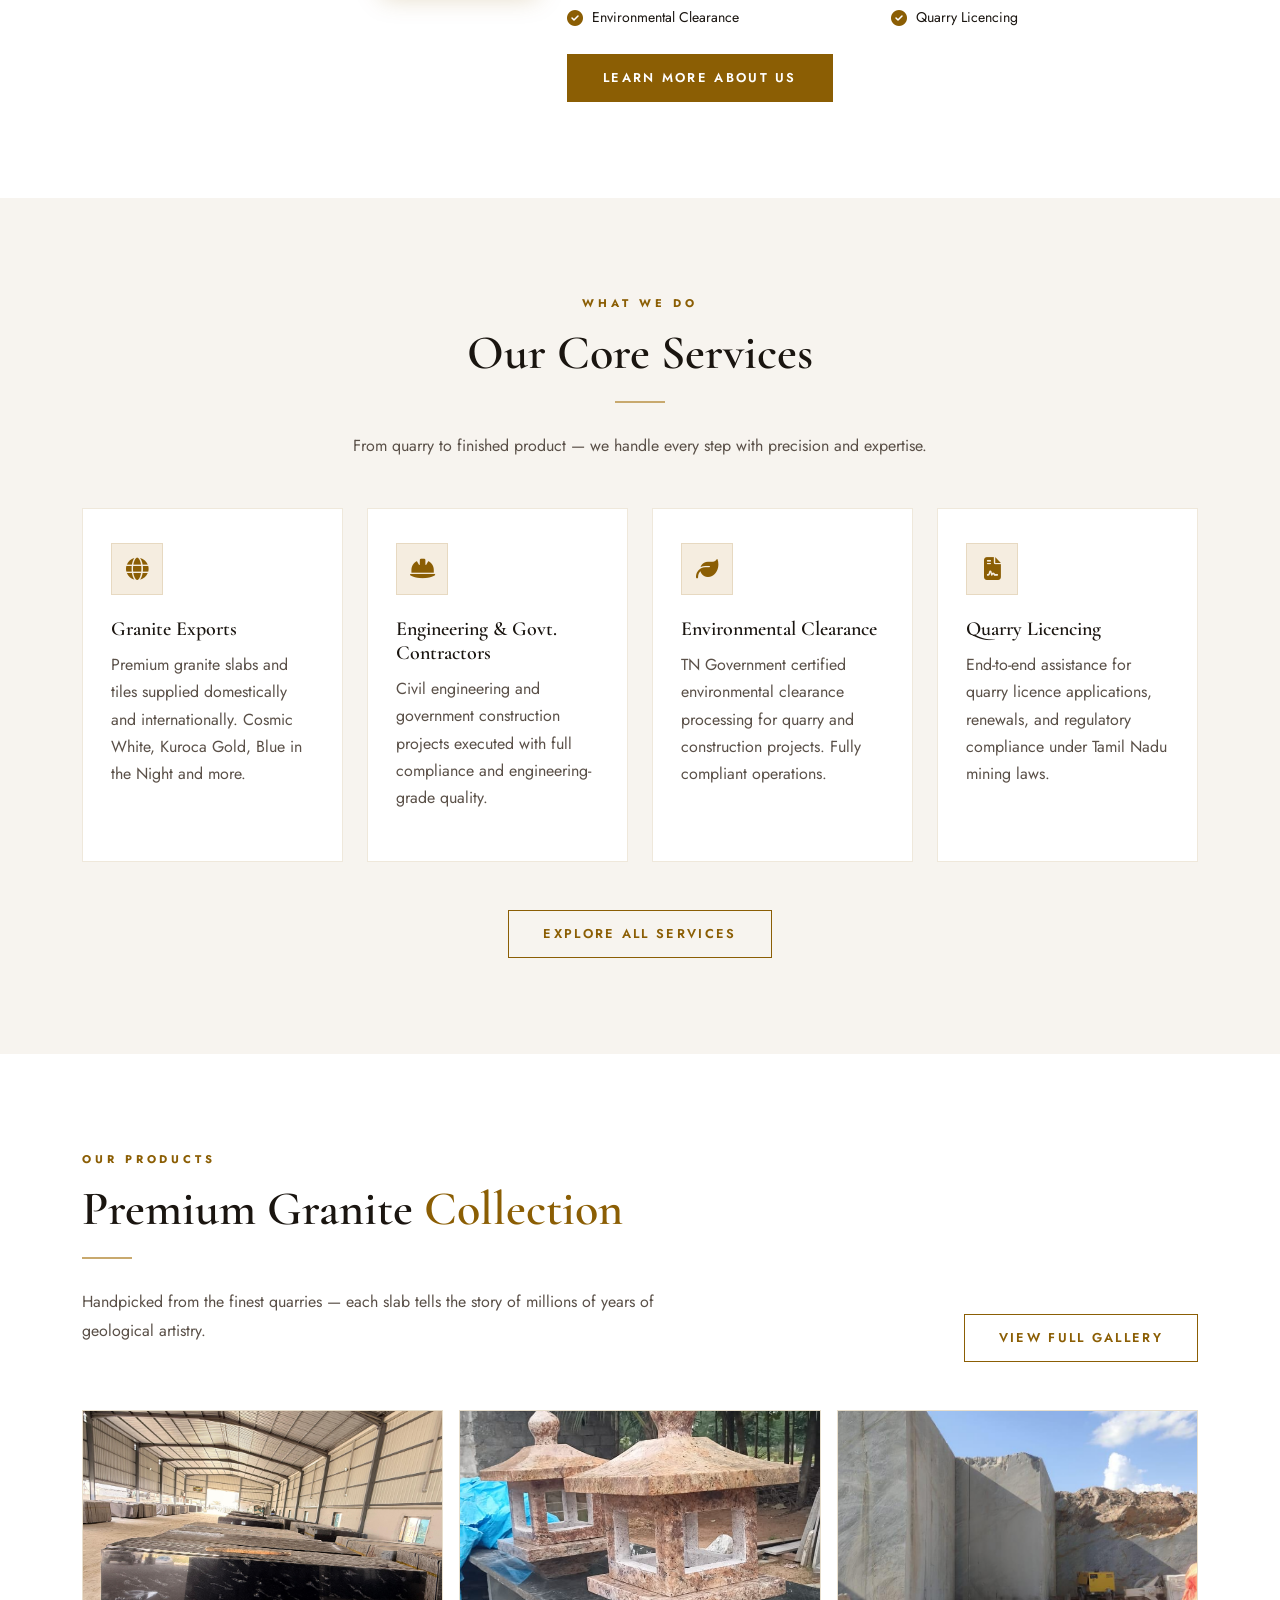
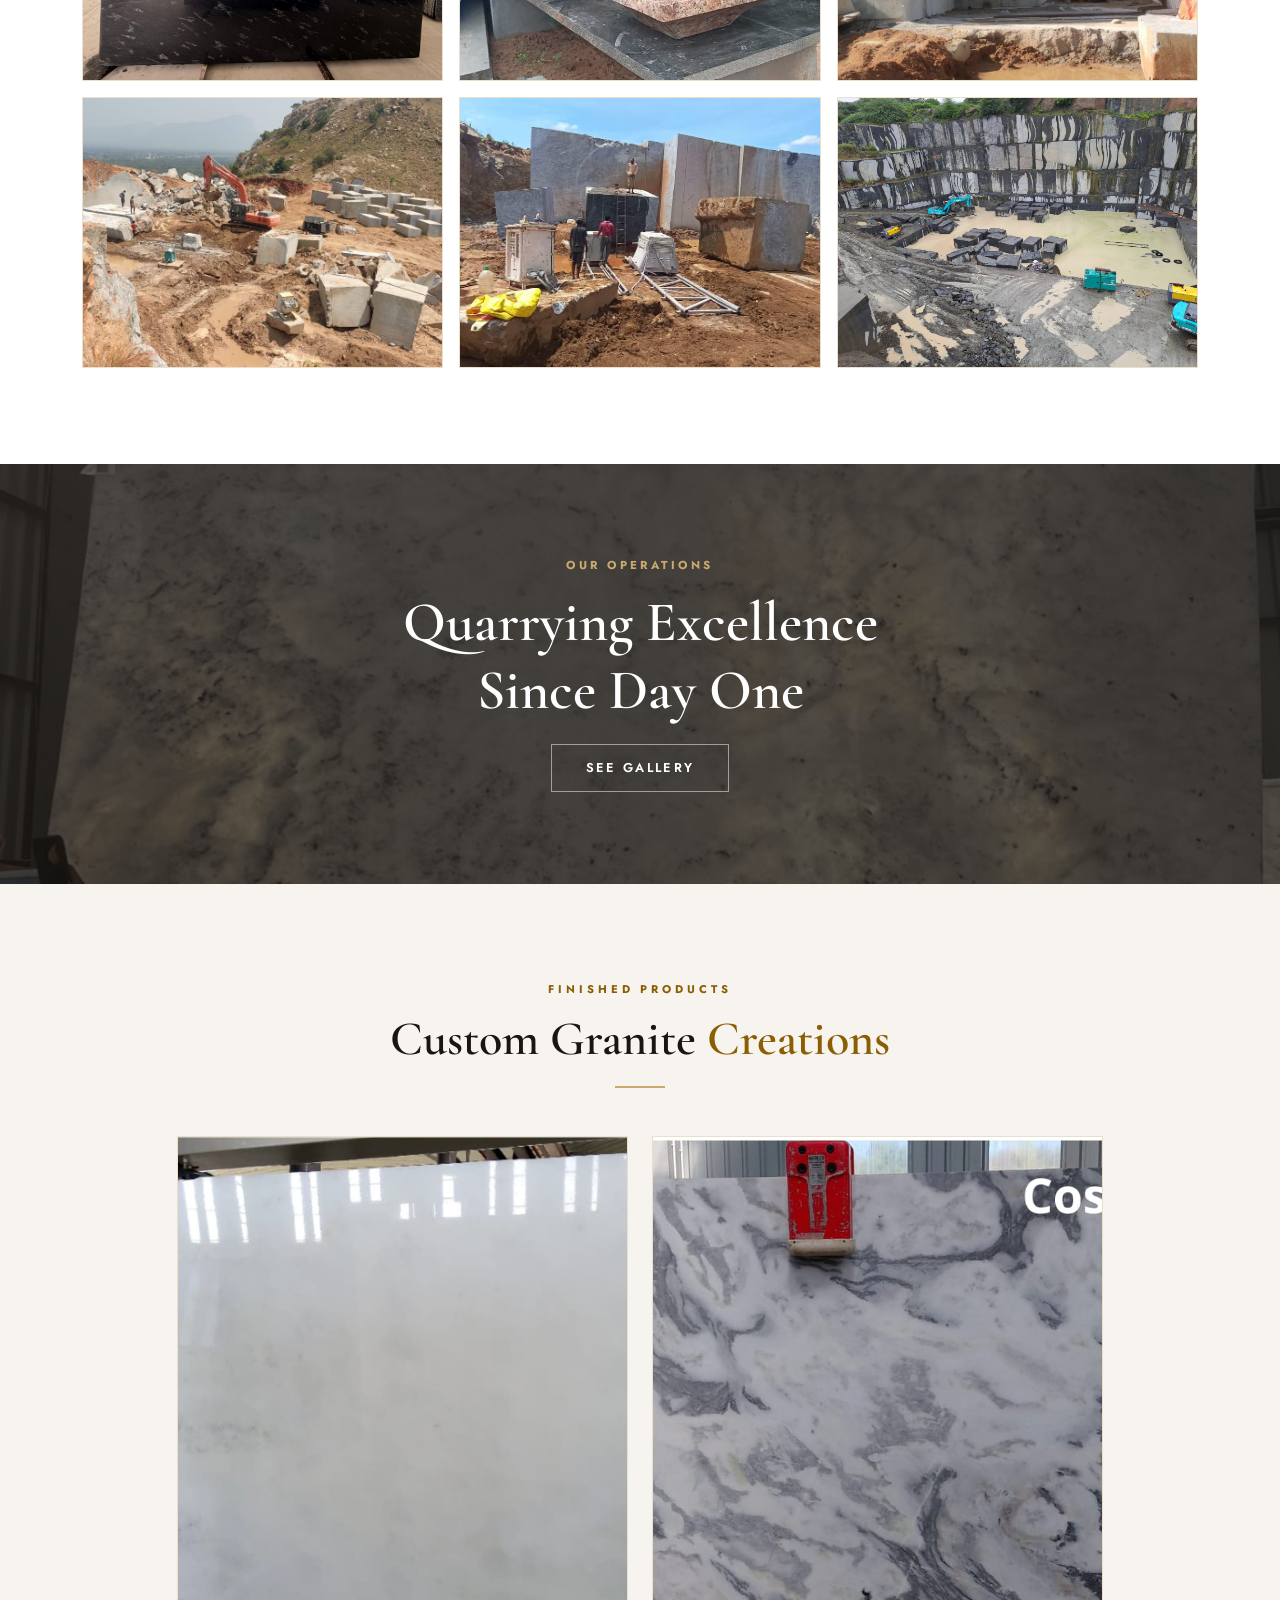
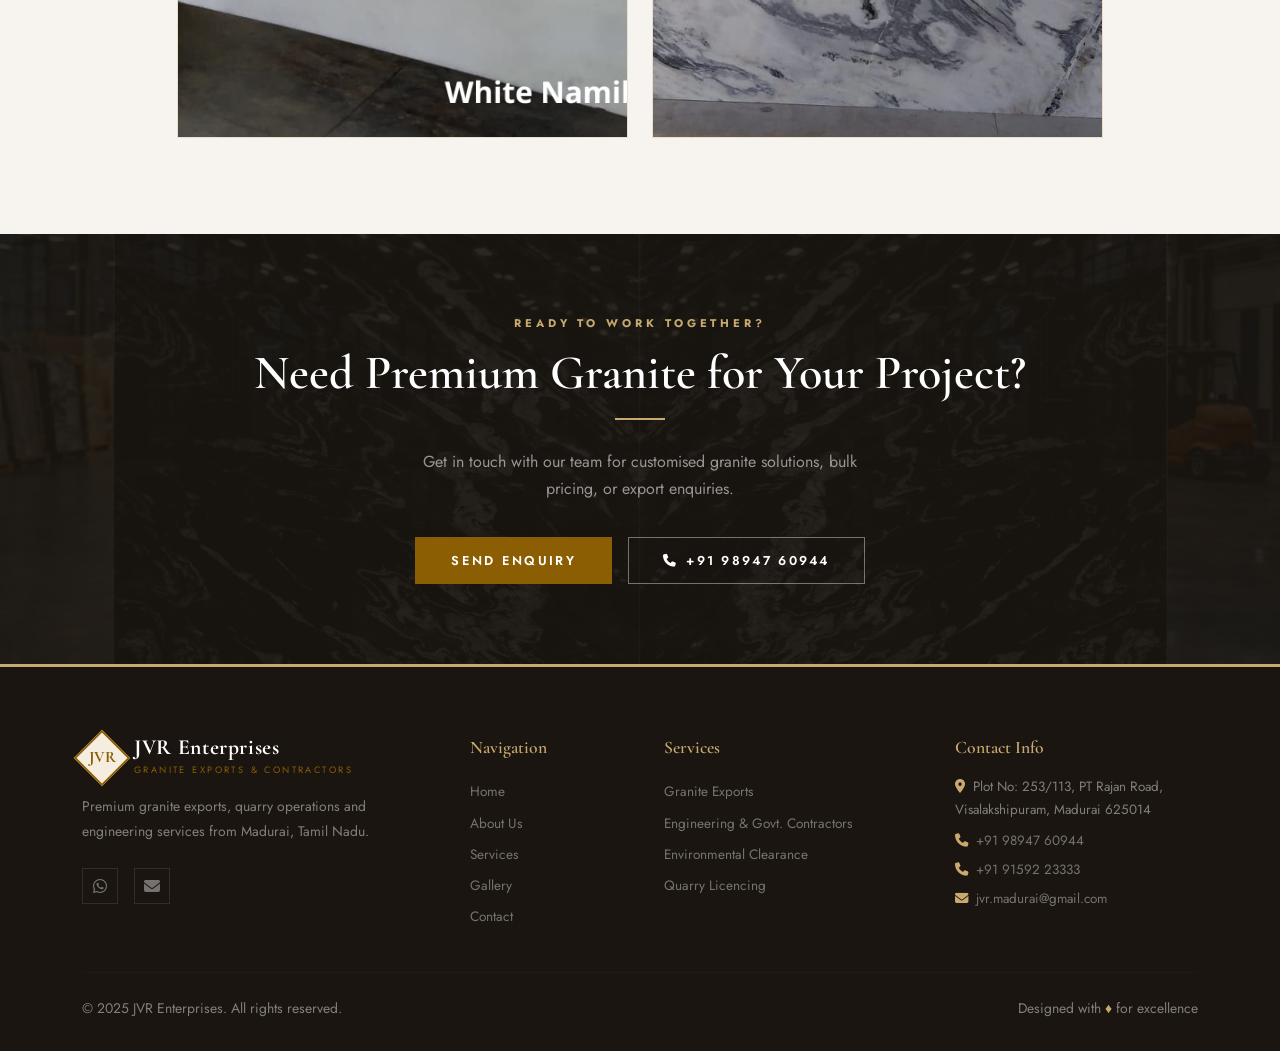
==== commit 681be5fc: "add" ====
--- a/index.html
+++ b/index.html
@@ -1,16 +1,20 @@
 <!DOCTYPE html>
 <html lang="en">
+
 <head>
   <meta charset="UTF-8" />
   <meta name="viewport" content="width=device-width, initial-scale=1.0" />
   <title>JVR Enterprises — Premium Granite Exports | Madurai, Tamil Nadu</title>
-  <meta name="description" content="JVR Enterprises, Madurai — Premium granite exports, quarry operations, engineering & government contractors. Supplying Cosmic White, Blue in the Night, Kuroca Gold and more." />
-  <meta name="keywords" content="JVR Enterprises, granite exports Madurai, granite slabs Tamil Nadu, Cosmic White granite, quarry licensing, V Pragash granite, B Ruban granite, premium granite India" />
+  <meta name="description"
+    content="JVR Enterprises, Madurai — Premium granite exports, quarry operations, engineering & government contractors. Supplying Cosmic White, Blue in the Night, Kuroca Gold and more." />
+  <meta name="keywords"
+    content="JVR Enterprises, granite exports Madurai, granite slabs Tamil Nadu, Cosmic White granite, quarry licensing, V Pragash granite, B Ruban granite, premium granite India" />
   <meta name="author" content="JVR Enterprises" />
   <meta name="robots" content="index, follow" />
   <link rel="canonical" href="https://jvr-enterprise.vercel.app/" />
   <meta property="og:title" content="JVR Enterprises — Premium Granite Exports" />
-  <meta property="og:description" content="Premium granite slabs, quarry operations & exports from Madurai, Tamil Nadu." />
+  <meta property="og:description"
+    content="Premium granite slabs, quarry operations & exports from Madurai, Tamil Nadu." />
   <meta property="og:type" content="website" />
   <meta property="og:url" content="https://jvr-enterprise.vercel.app/" />
   <script type="application/ld+json">
@@ -19,341 +23,492 @@
   <link href="https://cdn.jsdelivr.net/npm/bootstrap@5.3.3/dist/css/bootstrap.min.css" rel="stylesheet" />
   <link rel="stylesheet" href="https://cdnjs.cloudflare.com/ajax/libs/font-awesome/6.5.1/css/all.min.css" />
   <link rel="stylesheet" href="style.css" />
+  <meta name="google-site-verification" content="FMH2ONcQDURzDjQUoygaMvHN30g8eZYZAhYVzpPNi5I" />
+
+    <link rel="shortcut icon" href="./images/gallery/apple-touch-icon.png" type="image/x-icon">
 </head>
+
 <body>
 
-<!-- NAVBAR -->
-<nav class="navbar-jvr" id="navbar">
-  <div class="container d-flex align-items-center justify-content-between">
-    <a href="index.html" class="navbar-brand-jvr">
-      <div class="brand-logo-box"><span>JVR</span></div>
-      <div><div class="brand-name">JVR Enterprises</div><span class="brand-sub">Granite Exports & Contractors</span></div>
-    </a>
-    <button class="navbar-toggler-jvr d-md-none" id="navToggle"><span></span><span></span><span></span></button>
-    <div class="d-none d-md-flex align-items-center gap-1">
-      <a href="index.html" class="nav-link-jvr active">Home</a>
-      <a href="about.html" class="nav-link-jvr">About</a>
-      <a href="services.html" class="nav-link-jvr">Services</a>
-      <a href="gallery.html" class="nav-link-jvr">Gallery</a>
-      <a href="contact.html" class="nav-link-jvr">Contact</a>
-      <a href="contact.html" class="btn-gold ms-3">Get a Quote</a>
+  <!-- NAVBAR -->
+  <nav class="navbar-jvr" id="navbar">
+    <div class="container d-flex align-items-center justify-content-between">
+      <a href="index.html" class="navbar-brand-jvr">
+        <div class="brand-logo-box"><span>JVR</span></div>
+        <div>
+          <div class="brand-name">JVR Enterprises</div><span class="brand-sub">Granite Exports & Contractors</span>
+        </div>
+      </a>
+      <button class="navbar-toggler-jvr d-md-none" id="navToggle"><span></span><span></span><span></span></button>
+      <div class="d-none d-md-flex align-items-center gap-1">
+        <a href="index.html" class="nav-link-jvr active">Home</a>
+        <a href="about.html" class="nav-link-jvr">About</a>
+        <a href="services.html" class="nav-link-jvr">Services</a>
+        <a href="gallery.html" class="nav-link-jvr">Gallery</a>
+        <a href="contact.html" class="nav-link-jvr">Contact</a>
+        <a href="contact.html" class="btn-gold ms-3">Get a Quote</a>
+      </div>
+    </div>
+    <div id="mobileMenu"
+      style="display:none;background:#fff;border-top:1px solid var(--border);padding:20px;text-align:center;">
+      <a href="index.html" class="nav-link-jvr d-block py-2">Home</a>
+      <a href="about.html" class="nav-link-jvr d-block py-2">About</a>
+      <a href="services.html" class="nav-link-jvr d-block py-2">Services</a>
+      <a href="gallery.html" class="nav-link-jvr d-block py-2">Gallery</a>
+      <a href="contact.html" class="nav-link-jvr d-block py-2">Contact</a>
+      <a href="contact.html" class="btn-gold mt-3 d-inline-block">Get a Quote</a>
+    </div>
+  </nav>
+
+  <!-- HERO -->
+  <section
+    style="min-height:100vh;display:flex;align-items:center;position:relative;overflow:hidden;background:var(--bg-secondary);padding-top:80px;">
+    <!-- Background image (quarry) with overlay -->
+    <div style="position:absolute;inset:0;">
+      <img src="images/gallery/quarry-black.jpg" alt="JVR Enterprises quarry"
+        style="width:100%;height:100%;object-fit:cover;opacity:0.12;" />
+      <div
+        style="position:absolute;inset:0;background:linear-gradient(105deg,rgba(247,244,239,0.97) 45%,rgba(247,244,239,0.7) 100%);">
+      </div>
+    </div>
+    <!-- Side accent line -->
+    <div
+      style="position:absolute;left:0;top:0;bottom:0;width:4px;background:linear-gradient(to bottom,transparent,var(--accent-light),transparent);">
+    </div>
+
+    <div class="container position-relative" style="z-index:2;">
+      <div class="row align-items-center">
+        <div class="col-lg-6 py-5">
+          <span class="section-label fade-in">Est. Madurai, Tamil Nadu</span>
+          <h1 class="fade-in-1"
+            style="font-size:clamp(2.8rem,7vw,5rem);font-weight:600;line-height:1.08;margin-bottom:22px;">
+            Where Stone<br />Meets <span class="accent-text">Excellence</span>
+          </h1>
+          <p class="fade-in-2"
+            style="font-size:1.05rem;color:var(--text-secondary);max-width:500px;margin-bottom:38px;line-height:1.85;">
+            Premium granite exports, quarry operations and engineering solutions from the heartland of Tamil Nadu.
+            Trusted by architects, builders and contractors across India and beyond.
+          </p>
+          <div class="d-flex flex-wrap gap-3 fade-in-3">
+            <a href="gallery.html" class="btn-gold">View Our Products</a>
+            <a href="contact.html" class="btn-outline-gold">Get a Quote</a>
+          </div>
+          <div
+            style="margin-top:44px;padding-top:28px;border-top:1px solid var(--border);display:flex;flex-wrap:wrap;gap:22px;"
+            class="fade-in-3">
+            <div style="display:flex;align-items:center;gap:9px;"><i class="fa fa-certificate"
+                style="color:var(--accent);"></i><span
+                style="font-size:0.76rem;letter-spacing:0.12em;text-transform:uppercase;color:var(--text-muted);font-weight:600;">TN
+                Govt. Certified</span></div>
+            <div style="display:flex;align-items:center;gap:9px;"><i class="fa fa-leaf"
+                style="color:var(--accent);"></i><span
+                style="font-size:0.76rem;letter-spacing:0.12em;text-transform:uppercase;color:var(--text-muted);font-weight:600;">Env.
+                Clearance</span></div>
+            <div style="display:flex;align-items:center;gap:9px;"><i class="fa fa-globe"
+                style="color:var(--accent);"></i><span
+                style="font-size:0.76rem;letter-spacing:0.12em;text-transform:uppercase;color:var(--text-muted);font-weight:600;">Global
+                Exports</span></div>
+          </div>
+        </div>
+        <div class="col-lg-6 d-none d-lg-block">
+          <!-- Real image collage -->
+          <div style="position:relative;height:520px;padding-left:20px;">
+            <div
+              style="position:absolute;right:0;top:0;width:62%;height:330px;overflow:hidden;border:4px solid #fff;box-shadow:var(--shadow-hover);">
+              <img src="images/gallery/black-cosmic.jpg" alt="Black Cosmic granite slab JVR"
+                style="width:100%;height:100%;object-fit:cover;" />
+            </div>
+            <div
+              style="position:absolute;left:0;top:180px;width:48%;height:250px;overflow:hidden;border:4px solid #fff;box-shadow:var(--shadow-hover);">
+              <img src="images/gallery/cosmic-white.jpg" alt="Cosmic White granite"
+                style="width:100%;height:100%;object-fit:cover;" />
+            </div>
+            <div
+              style="position:absolute;right:20px;bottom:0;width:42%;height:200px;overflow:hidden;border:4px solid #fff;box-shadow:var(--shadow-hover);">
+              <img src="images/gallery/kuroca-gold.jpg" alt="Kuroca Gold granite"
+                style="width:100%;height:100%;object-fit:cover;" />
+            </div>
+            <!-- Badge -->
+            <div
+              style="position:absolute;bottom:100px;left:170px;background:var(--accent);color:#fff;padding:16px 20px;text-align:center;z-index:5;box-shadow:0 8px 24px rgba(139,94,4,0.3);">
+              <div style="font-family:'Cormorant Garamond',serif;font-size:2.2rem;font-weight:700;line-height:1;">15+
+              </div>
+              <div style="font-size:0.62rem;letter-spacing:0.2em;text-transform:uppercase;margin-top:3px;opacity:0.85;">
+                Years of Trust</div>
+            </div>
+          </div>
+        </div>
+      </div>
+    </div>
+    <div style="position:absolute;bottom:28px;left:50%;transform:translateX(-50%);text-align:center;">
+      <div
+        style="width:1px;height:44px;background:linear-gradient(to bottom,transparent,var(--accent-light));margin:0 auto 7px;">
+      </div>
+      <span
+        style="font-size:0.62rem;letter-spacing:0.25em;text-transform:uppercase;color:var(--text-muted);">Scroll</span>
+    </div>
+  </section>
+
+  <!-- STATS BAR -->
+  <div class="stats-bar">
+    <div class="container">
+      <div class="row g-4">
+        <div class="col-6 col-md-3 stat-item">
+          <div class="stat-number">15+</div>
+          <div class="stat-label">Years Experience</div>
+        </div>
+        <div class="col-6 col-md-3 stat-item">
+          <div class="stat-number">50+</div>
+          <div class="stat-label">Granite Varieties</div>
+        </div>
+        <div class="col-6 col-md-3 stat-item">
+          <div class="stat-number">200+</div>
+          <div class="stat-label">Projects Delivered</div>
+        </div>
+        <div class="col-6 col-md-3 stat-item">
+          <div class="stat-number">20+</div>
+          <div class="stat-label">Export Countries</div>
+        </div>
+      </div>
     </div>
   </div>
-  <div id="mobileMenu" style="display:none;background:#fff;border-top:1px solid var(--border);padding:20px;text-align:center;">
-    <a href="index.html" class="nav-link-jvr d-block py-2">Home</a>
-    <a href="about.html" class="nav-link-jvr d-block py-2">About</a>
-    <a href="services.html" class="nav-link-jvr d-block py-2">Services</a>
-    <a href="gallery.html" class="nav-link-jvr d-block py-2">Gallery</a>
-    <a href="contact.html" class="nav-link-jvr d-block py-2">Contact</a>
-    <a href="contact.html" class="btn-gold mt-3 d-inline-block">Get a Quote</a>
-  </div>
-</nav>
-
-<!-- HERO -->
-<section style="min-height:100vh;display:flex;align-items:center;position:relative;overflow:hidden;background:var(--bg-secondary);padding-top:80px;">
-  <!-- Background image (quarry) with overlay -->
-  <div style="position:absolute;inset:0;">
-    <img src="images/gallery/quarry-black.jpg" alt="JVR Enterprises quarry" style="width:100%;height:100%;object-fit:cover;opacity:0.12;" />
-    <div style="position:absolute;inset:0;background:linear-gradient(105deg,rgba(247,244,239,0.97) 45%,rgba(247,244,239,0.7) 100%);"></div>
-  </div>
-  <!-- Side accent line -->
-  <div style="position:absolute;left:0;top:0;bottom:0;width:4px;background:linear-gradient(to bottom,transparent,var(--accent-light),transparent);"></div>
-
-  <div class="container position-relative" style="z-index:2;">
-    <div class="row align-items-center">
-      <div class="col-lg-6 py-5">
-        <span class="section-label fade-in">Est. Madurai, Tamil Nadu</span>
-        <h1 class="fade-in-1" style="font-size:clamp(2.8rem,7vw,5rem);font-weight:600;line-height:1.08;margin-bottom:22px;">
-          Where Stone<br/>Meets <span class="accent-text">Excellence</span>
-        </h1>
-        <p class="fade-in-2" style="font-size:1.05rem;color:var(--text-secondary);max-width:500px;margin-bottom:38px;line-height:1.85;">
-          Premium granite exports, quarry operations and engineering solutions from the heartland of Tamil Nadu. Trusted by architects, builders and contractors across India and beyond.
-        </p>
-        <div class="d-flex flex-wrap gap-3 fade-in-3">
-          <a href="gallery.html" class="btn-gold">View Our Products</a>
-          <a href="contact.html" class="btn-outline-gold">Get a Quote</a>
-        </div>
-        <div style="margin-top:44px;padding-top:28px;border-top:1px solid var(--border);display:flex;flex-wrap:wrap;gap:22px;" class="fade-in-3">
-          <div style="display:flex;align-items:center;gap:9px;"><i class="fa fa-certificate" style="color:var(--accent);"></i><span style="font-size:0.76rem;letter-spacing:0.12em;text-transform:uppercase;color:var(--text-muted);font-weight:600;">TN Govt. Certified</span></div>
-          <div style="display:flex;align-items:center;gap:9px;"><i class="fa fa-leaf" style="color:var(--accent);"></i><span style="font-size:0.76rem;letter-spacing:0.12em;text-transform:uppercase;color:var(--text-muted);font-weight:600;">Env. Clearance</span></div>
-          <div style="display:flex;align-items:center;gap:9px;"><i class="fa fa-globe" style="color:var(--accent);"></i><span style="font-size:0.76rem;letter-spacing:0.12em;text-transform:uppercase;color:var(--text-muted);font-weight:600;">Global Exports</span></div>
-        </div>
-      </div>
-      <div class="col-lg-6 d-none d-lg-block">
-        <!-- Real image collage -->
-        <div style="position:relative;height:520px;padding-left:20px;">
-          <div style="position:absolute;right:0;top:0;width:62%;height:330px;overflow:hidden;border:4px solid #fff;box-shadow:var(--shadow-hover);">
-            <img src="images/gallery/black-cosmic.jpg" alt="Black Cosmic granite slab JVR" style="width:100%;height:100%;object-fit:cover;" />
-          </div>
-          <div style="position:absolute;left:0;top:180px;width:48%;height:250px;overflow:hidden;border:4px solid #fff;box-shadow:var(--shadow-hover);">
-            <img src="images/gallery/cosmic-white.jpg" alt="Cosmic White granite" style="width:100%;height:100%;object-fit:cover;" />
-          </div>
-          <div style="position:absolute;right:20px;bottom:0;width:42%;height:200px;overflow:hidden;border:4px solid #fff;box-shadow:var(--shadow-hover);">
-            <img src="images/gallery/kuroca-gold.jpg" alt="Kuroca Gold granite" style="width:100%;height:100%;object-fit:cover;" />
-          </div>
-          <!-- Badge -->
-          <div style="position:absolute;bottom:100px;left:170px;background:var(--accent);color:#fff;padding:16px 20px;text-align:center;z-index:5;box-shadow:0 8px 24px rgba(139,94,4,0.3);">
-            <div style="font-family:'Cormorant Garamond',serif;font-size:2.2rem;font-weight:700;line-height:1;">15+</div>
-            <div style="font-size:0.62rem;letter-spacing:0.2em;text-transform:uppercase;margin-top:3px;opacity:0.85;">Years of Trust</div>
-          </div>
-        </div>
-      </div>
-    </div>
-  </div>
-  <div style="position:absolute;bottom:28px;left:50%;transform:translateX(-50%);text-align:center;">
-    <div style="width:1px;height:44px;background:linear-gradient(to bottom,transparent,var(--accent-light));margin:0 auto 7px;"></div>
-    <span style="font-size:0.62rem;letter-spacing:0.25em;text-transform:uppercase;color:var(--text-muted);">Scroll</span>
-  </div>
-</section>
-
-<!-- STATS BAR -->
-<div class="stats-bar">
-  <div class="container">
-    <div class="row g-4">
-      <div class="col-6 col-md-3 stat-item"><div class="stat-number">15+</div><div class="stat-label">Years Experience</div></div>
-      <div class="col-6 col-md-3 stat-item"><div class="stat-number">50+</div><div class="stat-label">Granite Varieties</div></div>
-      <div class="col-6 col-md-3 stat-item"><div class="stat-number">200+</div><div class="stat-label">Projects Delivered</div></div>
-      <div class="col-6 col-md-3 stat-item"><div class="stat-number">20+</div><div class="stat-label">Export Countries</div></div>
-    </div>
-  </div>
-</div>
-
-<!-- ABOUT SNIPPET -->
-<section class="section-pad">
-  <div class="container">
-    <div class="row align-items-center g-5">
-      <div class="col-lg-5">
-        <div style="position:relative;">
-          <div style="width:100%;aspect-ratio:3/4;overflow:hidden;">
-            <img src="images/gallery/quarry-white.jpg" alt="JVR Enterprises quarry operations Tamil Nadu" style="width:100%;height:100%;object-fit:cover;" />
-          </div>
-          <div style="position:absolute;bottom:-18px;right:-18px;background:var(--accent);color:#fff;padding:22px 26px;text-align:center;box-shadow:0 8px 24px rgba(139,94,4,0.25);">
-            <div style="font-family:'Cormorant Garamond',serif;font-size:2.5rem;font-weight:700;line-height:1;">15+</div>
-            <div style="font-size:0.62rem;letter-spacing:0.2em;text-transform:uppercase;margin-top:3px;opacity:0.85;">Years of Trust</div>
-          </div>
-          <div style="position:absolute;top:-12px;left:-12px;width:80px;height:80px;border:3px solid var(--accent-light);z-index:-1;"></div>
-        </div>
-      </div>
-      <div class="col-lg-7">
-        <span class="section-label">Who We Are</span>
-        <h2 class="section-title">Quarried from the Earth,<br/><span class="accent-text">Crafted for Eternity</span></h2>
-        <div class="divider-gold"></div>
-        <p class="mb-3">JVR Enterprises is a Madurai-based granite company led by <strong>Er. V. Pragash B.E.</strong> and <strong>B. Ruban B.B.E.</strong> — engineering professionals with deep expertise in granite quarrying, processing, and export.</p>
-        <p class="mb-4">We operate with full Tamil Nadu Government Environmental Clearance and licensed quarry operations, ensuring every slab we deliver meets the highest standards of quality, ethics, and sustainability.</p>
-        <div class="row g-3 mb-4">
-          <div class="col-6"><div style="display:flex;align-items:center;gap:9px;"><i class="fa fa-check-circle" style="color:var(--accent);"></i><span style="font-size:0.88rem;">Granite Exports</span></div></div>
-          <div class="col-6"><div style="display:flex;align-items:center;gap:9px;"><i class="fa fa-check-circle" style="color:var(--accent);"></i><span style="font-size:0.88rem;">Engineering Contractors</span></div></div>
-          <div class="col-6"><div style="display:flex;align-items:center;gap:9px;"><i class="fa fa-check-circle" style="color:var(--accent);"></i><span style="font-size:0.88rem;">Environmental Clearance</span></div></div>
-          <div class="col-6"><div style="display:flex;align-items:center;gap:9px;"><i class="fa fa-check-circle" style="color:var(--accent);"></i><span style="font-size:0.88rem;">Quarry Licencing</span></div></div>
-        </div>
-        <a href="about.html" class="btn-gold">Learn More About Us</a>
-      </div>
-    </div>
-  </div>
-</section>
-
-<!-- SERVICES -->
-<section class="section-pad" style="background:var(--bg-secondary);">
-  <div class="container">
-    <div class="text-center mb-5">
-      <span class="section-label">What We Do</span>
-      <h2 class="section-title">Our Core Services</h2>
-      <div class="divider-gold center"></div>
-      <p class="section-subtitle mx-auto">From quarry to finished product — we handle every step with precision and expertise.</p>
-    </div>
-    <div class="row g-4">
-      <div class="col-md-6 col-lg-3">
-        <div class="card-jvr h-100">
-          <div class="card-icon"><i class="fa fa-globe"></i></div>
-          <h4>Granite Exports</h4>
-          <p>Premium granite slabs and tiles supplied domestically and internationally. Cosmic White, Kuroca Gold, Blue in the Night and more.</p>
-        </div>
-      </div>
-      <div class="col-md-6 col-lg-3">
-        <div class="card-jvr h-100">
-          <div class="card-icon"><i class="fa fa-hard-hat"></i></div>
-          <h4>Engineering & Govt. Contractors</h4>
-          <p>Civil engineering and government construction projects executed with full compliance and engineering-grade quality.</p>
-        </div>
-      </div>
-      <div class="col-md-6 col-lg-3">
-        <div class="card-jvr h-100">
-          <div class="card-icon"><i class="fa fa-leaf"></i></div>
-          <h4>Environmental Clearance</h4>
-          <p>TN Government certified environmental clearance processing for quarry and construction projects. Fully compliant operations.</p>
-        </div>
-      </div>
-      <div class="col-md-6 col-lg-3">
-        <div class="card-jvr h-100">
-          <div class="card-icon"><i class="fa fa-file-contract"></i></div>
-          <h4>Quarry Licencing</h4>
-          <p>End-to-end assistance for quarry licence applications, renewals, and regulatory compliance under Tamil Nadu mining laws.</p>
-        </div>
-      </div>
-    </div>
-    <div class="text-center mt-5"><a href="services.html" class="btn-outline-gold">Explore All Services</a></div>
-  </div>
-</section>
-
-<!-- PRODUCTS GALLERY PREVIEW -->
-<section class="section-pad">
-  <div class="container">
-    <div class="row align-items-end mb-5">
-      <div class="col-lg-7">
-        <span class="section-label">Our Products</span>
-        <h2 class="section-title">Premium Granite <span class="accent-text">Collection</span></h2>
-        <div class="divider-gold"></div>
-        <p class="section-subtitle">Handpicked from the finest quarries — each slab tells the story of millions of years of geological artistry.</p>
-      </div>
-      <div class="col-lg-5 text-lg-end mt-3 mt-lg-0">
-        <a href="gallery.html" class="btn-outline-gold">View Full Gallery</a>
-      </div>
-    </div>
-    <div class="row g-3">
-      <div class="col-md-4">
-        <div class="gallery-item">
-          <img src="images/gallery/black-cosmic.jpg" alt="Black Cosmic granite slab JVR Enterprises Madurai" />
-          <div class="gallery-overlay"><div><span>Granite Slab</span><h5>Black Cosmic</h5></div></div>
-        </div>
-      </div>
-      <div class="col-md-4">
-        <div class="gallery-item">
-          <img src="images/gallery/cosmic-white.jpg" alt="Cosmic White granite slab JVR Enterprises" />
-          <div class="gallery-overlay"><div><span>Granite Slab</span><h5>Cosmic White</h5></div></div>
-        </div>
-      </div>
-      <div class="col-md-4">
-        <div class="gallery-item">
-          <img src="images/gallery/kuroca-gold.jpg" alt="Kuroca Gold granite slab" />
-          <div class="gallery-overlay"><div><span>Granite Slab</span><h5>Kuroca Gold</h5></div></div>
-        </div>
-      </div>
-      <div class="col-md-4">
-        <div class="gallery-item">
-          <img src="images/gallery/blue-in-the-night.jpg" alt="Blue in the Night granite slab" />
-          <div class="gallery-overlay"><div><span>Granite Slab</span><h5>Blue in the Night</h5></div></div>
-        </div>
-      </div>
-      <div class="col-md-4">
-        <div class="gallery-item">
-          <img src="images/gallery/luna-quartzite.jpg" alt="Luna Quartzite slab" />
-          <div class="gallery-overlay"><div><span>Quartzite Slab</span><h5>Luna Quartzite</h5></div></div>
-        </div>
-      </div>
-      <div class="col-md-4">
-        <div class="gallery-item">
-          <img src="images/gallery/teakwood-tiles.jpg" alt="Yellow Teakwood sandstone tiles" />
-          <div class="gallery-overlay"><div><span>Sandstone Tiles</span><h5>Yellow Teakwood</h5></div></div>
-        </div>
-      </div>
-    </div>
-  </div>
-</section>
-
-<!-- QUARRY SHOWCASE (full-width) -->
-<section style="position:relative;height:420px;overflow:hidden;">
-  <img src="images/gallery/quarry-extraction.jpg" alt="JVR Enterprises quarry extraction operations Tamil Nadu" style="width:100%;height:100%;object-fit:cover;" />
-  <div style="position:absolute;inset:0;background:rgba(26,21,16,0.7);display:flex;align-items:center;justify-content:center;text-align:center;">
-    <div>
-      <span style="font-size:0.72rem;letter-spacing:0.3em;text-transform:uppercase;color:var(--accent-light);font-weight:700;display:block;margin-bottom:14px;">Our Operations</span>
-      <h2 style="font-family:'Cormorant Garamond',serif;font-size:clamp(2rem,5vw,3.5rem);color:#fff;font-weight:600;margin-bottom:20px;">Quarrying Excellence<br/>Since Day One</h2>
-      <a href="gallery.html" class="btn-outline-gold" style="border-color:rgba(255,255,255,0.5);color:#fff;" onmouseover="this.style.background='var(--accent)';this.style.borderColor='var(--accent)'" onmouseout="this.style.background='transparent';this.style.borderColor='rgba(255,255,255,0.5)'">See Gallery</a>
-    </div>
-  </div>
-</section>
-
-<!-- FINISHED PRODUCTS -->
-<section class="section-pad" style="background:var(--bg-secondary);">
-  <div class="container">
-    <div class="text-center mb-5">
-      <span class="section-label">Finished Products</span>
-      <h2 class="section-title">Custom Granite <span class="accent-text">Creations</span></h2>
-      <div class="divider-gold center"></div>
-    </div>
-    <div class="row g-4 justify-content-center">
-      <div class="col-md-5">
-        <div class="gallery-item" style="aspect-ratio:3/4;">
-          <img src="images/gallery/granite-column.jpg" alt="Custom granite column pillar JVR Enterprises Madurai" style="width:100%;height:100%;object-fit:cover;" />
-          <div class="gallery-overlay"><div><span>Finished Product</span><h5>Granite Columns</h5></div></div>
-        </div>
-      </div>
-      <div class="col-md-5">
-        <div class="gallery-item" style="aspect-ratio:3/4;">
-          <img src="images/gallery/granite-lantern.jpg" alt="Granite decorative lanterns JVR Enterprises" style="width:100%;height:100%;object-fit:cover;" />
-          <div class="gallery-overlay"><div><span>Finished Product</span><h5>Granite Lanterns</h5></div></div>
-        </div>
-      </div>
-    </div>
-  </div>
-</section>
-
-<!-- CTA BANNER -->
-<section style="background:var(--bg-dark);padding:80px 0;text-align:center;position:relative;overflow:hidden;">
-  <div style="position:absolute;inset:0;"><img src="images/gallery/warehouse.jpg" alt="" style="width:100%;height:100%;object-fit:cover;opacity:0.08;" /></div>
-  <div class="container position-relative">
-    <span class="section-label" style="color:var(--accent-light);">Ready to Work Together?</span>
-    <h2 style="font-family:'Cormorant Garamond',serif;font-size:clamp(2rem,5vw,3rem);color:#fff;font-weight:600;margin:10px 0 16px;">Need Premium Granite for Your Project?</h2>
-    <div style="width:50px;height:2px;background:var(--accent-light);margin:0 auto 28px;"></div>
-    <p style="color:rgba(255,255,255,0.55);max-width:480px;margin:0 auto 34px;">Get in touch with our team for customised granite solutions, bulk pricing, or export enquiries.</p>
-    <div class="d-flex flex-wrap gap-3 justify-content-center">
-      <a href="contact.html" class="btn-gold">Send Enquiry</a>
-      <a href="tel:+919894760944" class="btn-outline-gold" style="border-color:rgba(255,255,255,0.4);color:#fff;" onmouseover="this.style.background='var(--accent)';this.style.borderColor='var(--accent)'" onmouseout="this.style.background='transparent';this.style.borderColor='rgba(255,255,255,0.4)'"><i class="fa fa-phone me-2"></i>+91 98947 60944</a>
-    </div>
-  </div>
-</section>
-
-<!-- FOOTER -->
-<footer class="footer-jvr">
-  <div class="container">
-    <div class="row g-5">
-      <div class="col-lg-4">
-        <div style="display:flex;align-items:center;gap:12px;margin-bottom:16px;">
-          <div class="brand-logo-box"><span>JVR</span></div>
-          <div><div class="brand-name-footer">JVR Enterprises</div><span class="brand-sub">Granite Exports & Contractors</span></div>
-        </div>
-        <p style="max-width:290px;line-height:1.8;">Premium granite exports, quarry operations and engineering services from Madurai, Tamil Nadu.</p>
-        <div class="d-flex gap-3 mt-4">
-          <a href="https://wa.me/919894760944" style="width:36px;height:36px;border:1px solid rgba(255,255,255,0.1);display:flex;align-items:center;justify-content:center;color:rgba(255,255,255,0.4);transition:all 0.3s;" onmouseover="this.style.color='var(--accent-light)';this.style.borderColor='var(--accent-light)'" onmouseout="this.style.color='rgba(255,255,255,0.4)';this.style.borderColor='rgba(255,255,255,0.1)'"><i class="fab fa-whatsapp"></i></a>
-          <a href="mailto:jvr.madurai@gmail.com" style="width:36px;height:36px;border:1px solid rgba(255,255,255,0.1);display:flex;align-items:center;justify-content:center;color:rgba(255,255,255,0.4);transition:all 0.3s;" onmouseover="this.style.color='var(--accent-light)';this.style.borderColor='var(--accent-light)'" onmouseout="this.style.color='rgba(255,255,255,0.4)';this.style.borderColor='rgba(255,255,255,0.1)'"><i class="fas fa-envelope"></i></a>
-        </div>
-      </div>
-      <div class="col-md-4 col-lg-2">
-        <h5>Navigation</h5>
-        <a href="index.html" class="footer-link">Home</a>
-        <a href="about.html" class="footer-link">About Us</a>
-        <a href="services.html" class="footer-link">Services</a>
-        <a href="gallery.html" class="footer-link">Gallery</a>
-        <a href="contact.html" class="footer-link">Contact</a>
-      </div>
-      <div class="col-md-4 col-lg-3">
-        <h5>Services</h5>
-        <a href="services.html" class="footer-link">Granite Exports</a>
-        <a href="services.html" class="footer-link">Engineering & Govt. Contractors</a>
-        <a href="services.html" class="footer-link">Environmental Clearance</a>
-        <a href="services.html" class="footer-link">Quarry Licencing</a>
-      </div>
-      <div class="col-md-4 col-lg-3">
-        <h5>Contact Info</h5>
-        <p style="margin-bottom:8px;font-size:0.84rem;"><i class="fa fa-map-marker-alt me-2" style="color:var(--accent-light);"></i>Plot No: 253/113, PT Rajan Road, Visalakshipuram, Madurai 625014</p>
-        <p style="margin-bottom:6px;font-size:0.84rem;"><i class="fa fa-phone me-2" style="color:var(--accent-light);"></i><a href="tel:+919894760944" style="color:rgba(255,255,255,0.4);">+91 98947 60944</a></p>
-        <p style="margin-bottom:6px;font-size:0.84rem;"><i class="fa fa-phone me-2" style="color:var(--accent-light);"></i><a href="tel:+919159223333" style="color:rgba(255,255,255,0.4);">+91 91592 23333</a></p>
-        <p style="font-size:0.84rem;"><i class="fa fa-envelope me-2" style="color:var(--accent-light);"></i><a href="mailto:jvr.madurai@gmail.com" style="color:rgba(255,255,255,0.4);">jvr.madurai@gmail.com</a></p>
-      </div>
-    </div>
-    <hr class="footer-divider" />
-    <div class="d-flex flex-wrap justify-content-between footer-bottom">
-      <p class="mb-0">&copy; 2025 JVR Enterprises. All rights reserved.</p>
-      <p class="mb-0">Designed with <span style="color:var(--accent-light);">♦</span> for excellence</p>
-    </div>
-  </div>
-</footer>
-
-<a href="https://wa.me/919894760944?text=Hello%20JVR%20Enterprises%2C%20I%27m%20interested%20in%20your%20granite%20products." class="whatsapp-float" target="_blank"><i class="fab fa-whatsapp"></i></a>
-
-<script src="https://cdn.jsdelivr.net/npm/bootstrap@5.3.3/dist/js/bootstrap.bundle.min.js"></script>
-<script>
-  window.addEventListener('scroll', () => { document.getElementById('navbar').classList.toggle('scrolled', window.scrollY > 50); });
-  document.getElementById('navToggle').addEventListener('click', () => { const m = document.getElementById('mobileMenu'); m.style.display = m.style.display === 'block' ? 'none' : 'block'; });
-</script>
+
+  <!-- ABOUT SNIPPET -->
+  <section class="section-pad">
+    <div class="container">
+      <div class="row align-items-center g-5">
+        <div class="col-lg-5">
+          <div style="position:relative;">
+            <div style="width:100%;overflow:hidden;">
+              <img src="images/JVR - Images/JVR - 001.jpg" alt="JVR Enterprises quarry operations Tamil Nadu"
+                style="width:100%;height:100%;object-fit:cover;" />
+            </div>
+            <div
+              style="position:absolute;bottom:-18px;right:-18px;background:var(--accent);color:#fff;padding:22px 26px;text-align:center;box-shadow:0 8px 24px rgba(139,94,4,0.25);">
+              <div style="font-family:'Cormorant Garamond',serif;font-size:2.5rem;font-weight:700;line-height:1;">15+
+              </div>
+              <div style="font-size:0.62rem;letter-spacing:0.2em;text-transform:uppercase;margin-top:3px;opacity:0.85;">
+                Years of Trust</div>
+            </div>
+            <div
+              style="position:absolute;top:-12px;left:-12px;width:80px;height:80px;border:3px solid var(--accent-light);z-index:-1;">
+            </div>
+          </div>
+        </div>
+        <div class="col-lg-7">
+          <span class="section-label">Who We Are</span>
+          <h2 class="section-title">Quarried from the Earth,<br /><span class="accent-text">Crafted for Eternity</span>
+          </h2>
+          <div class="divider-gold"></div>
+          <p class="mb-3">JVR Enterprises is a Madurai-based granite company led by <strong>Er. V. Pragash B.E.</strong>
+            and <strong>B. Ruban B.B.E.</strong> — engineering professionals with deep expertise in granite quarrying,
+            processing, and export.</p>
+          <p class="mb-4">We operate with full Tamil Nadu Government Environmental Clearance and licensed quarry
+            operations, ensuring every slab we deliver meets the highest standards of quality, ethics, and
+            sustainability.</p>
+          <div class="row g-3 mb-4">
+            <div class="col-6">
+              <div style="display:flex;align-items:center;gap:9px;"><i class="fa fa-check-circle"
+                  style="color:var(--accent);"></i><span style="font-size:0.88rem;">Granite Exports</span></div>
+            </div>
+            <div class="col-6">
+              <div style="display:flex;align-items:center;gap:9px;"><i class="fa fa-check-circle"
+                  style="color:var(--accent);"></i><span style="font-size:0.88rem;">Engineering Contractors</span></div>
+            </div>
+            <div class="col-6">
+              <div style="display:flex;align-items:center;gap:9px;"><i class="fa fa-check-circle"
+                  style="color:var(--accent);"></i><span style="font-size:0.88rem;">Environmental Clearance</span></div>
+            </div>
+            <div class="col-6">
+              <div style="display:flex;align-items:center;gap:9px;"><i class="fa fa-check-circle"
+                  style="color:var(--accent);"></i><span style="font-size:0.88rem;">Quarry Licencing</span></div>
+            </div>
+          </div>
+          <a href="about.html" class="btn-gold">Learn More About Us</a>
+        </div>
+      </div>
+    </div>
+  </section>
+
+  <!-- SERVICES -->
+  <section class="section-pad" style="background:var(--bg-secondary);">
+    <div class="container">
+      <div class="text-center mb-5">
+        <span class="section-label">What We Do</span>
+        <h2 class="section-title">Our Core Services</h2>
+        <div class="divider-gold center"></div>
+        <p class="section-subtitle mx-auto">From quarry to finished product — we handle every step with precision and
+          expertise.</p>
+      </div>
+      <div class="row g-4">
+        <div class="col-md-6 col-lg-3">
+          <div class="card-jvr h-100">
+            <div class="card-icon"><i class="fa fa-globe"></i></div>
+            <h4>Granite Exports</h4>
+            <p>Premium granite slabs and tiles supplied domestically and internationally. Cosmic White, Kuroca Gold,
+              Blue in the Night and more.</p>
+          </div>
+        </div>
+        <div class="col-md-6 col-lg-3">
+          <div class="card-jvr h-100">
+            <div class="card-icon"><i class="fa fa-hard-hat"></i></div>
+            <h4>Engineering & Govt. Contractors</h4>
+            <p>Civil engineering and government construction projects executed with full compliance and
+              engineering-grade quality.</p>
+          </div>
+        </div>
+        <div class="col-md-6 col-lg-3">
+          <div class="card-jvr h-100">
+            <div class="card-icon"><i class="fa fa-leaf"></i></div>
+            <h4>Environmental Clearance</h4>
+            <p>TN Government certified environmental clearance processing for quarry and construction projects. Fully
+              compliant operations.</p>
+          </div>
+        </div>
+        <div class="col-md-6 col-lg-3">
+          <div class="card-jvr h-100">
+            <div class="card-icon"><i class="fa fa-file-contract"></i></div>
+            <h4>Quarry Licencing</h4>
+            <p>End-to-end assistance for quarry licence applications, renewals, and regulatory compliance under Tamil
+              Nadu mining laws.</p>
+          </div>
+        </div>
+      </div>
+      <div class="text-center mt-5"><a href="services.html" class="btn-outline-gold">Explore All Services</a></div>
+    </div>
+  </section>
+
+  <!-- PRODUCTS GALLERY PREVIEW -->
+  <section class="section-pad">
+    <div class="container">
+      <div class="row align-items-end mb-5">
+        <div class="col-lg-7">
+          <span class="section-label">Our Products</span>
+          <h2 class="section-title">Premium Granite <span class="accent-text">Collection</span></h2>
+          <div class="divider-gold"></div>
+          <p class="section-subtitle">Handpicked from the finest quarries — each slab tells the story of millions of
+            years of geological artistry.</p>
+        </div>
+        <div class="col-lg-5 text-lg-end mt-3 mt-lg-0">
+          <a href="gallery.html" class="btn-outline-gold">View Full Gallery</a>
+        </div>
+      </div>
+      <div class="row g-3">
+        <div class="col-md-4">
+          <div class="gallery-item">
+            <img src="images/gallery/black-cosmic.jpg" alt="Black Cosmic granite slab JVR Enterprises Madurai" />
+            <div class="gallery-overlay">
+              <div><span>Granite Slab</span>
+                <h5>Black Cosmic</h5>
+              </div>
+            </div>
+          </div>
+        </div>
+        <div class="col-md-4">
+          <div class="gallery-item">
+            <img src="images/gallery/cosmic-white.jpg" alt="Cosmic White granite slab JVR Enterprises" />
+            <div class="gallery-overlay">
+              <div><span>Granite Slab</span>
+                <h5>Cosmic White</h5>
+              </div>
+            </div>
+          </div>
+        </div>
+        <div class="col-md-4">
+          <div class="gallery-item">
+            <img src="images/gallery/kuroca-gold.jpg" alt="Kuroca Gold granite slab" />
+            <div class="gallery-overlay">
+              <div><span>Granite Slab</span>
+                <h5>Kuroca Gold</h5>
+              </div>
+            </div>
+          </div>
+        </div>
+        <div class="col-md-4">
+          <div class="gallery-item">
+            <img src="images/gallery/blue-in-the-night.jpg" alt="Blue in the Night granite slab" />
+            <div class="gallery-overlay">
+              <div><span>Granite Slab</span>
+                <h5>Blue in the Night</h5>
+              </div>
+            </div>
+          </div>
+        </div>
+        <div class="col-md-4">
+          <div class="gallery-item">
+            <img src="images/gallery/luna-quartzite.jpg" alt="Luna Quartzite slab" />
+            <div class="gallery-overlay">
+              <div><span>Quartzite Slab</span>
+                <h5>Luna Quartzite</h5>
+              </div>
+            </div>
+          </div>
+        </div>
+        <div class="col-md-4">
+          <div class="gallery-item">
+            <img src="images/gallery/teakwood-tiles.jpg" alt="Yellow Teakwood sandstone tiles" />
+            <div class="gallery-overlay">
+              <div><span>Sandstone Tiles</span>
+                <h5>Yellow Teakwood</h5>
+              </div>
+            </div>
+          </div>
+        </div>
+      </div>
+    </div>
+  </section>
+
+  <!-- QUARRY SHOWCASE (full-width) -->
+  <section style="position:relative;height:420px;overflow:hidden;">
+    <img src="images/gallery/quarry-extraction.jpg" alt="JVR Enterprises quarry extraction operations Tamil Nadu"
+      style="width:100%;height:100%;object-fit:cover;" />
+    <div
+      style="position:absolute;inset:0;background:rgba(26,21,16,0.7);display:flex;align-items:center;justify-content:center;text-align:center;">
+      <div>
+        <span
+          style="font-size:0.72rem;letter-spacing:0.3em;text-transform:uppercase;color:var(--accent-light);font-weight:700;display:block;margin-bottom:14px;">Our
+          Operations</span>
+        <h2
+          style="font-family:'Cormorant Garamond',serif;font-size:clamp(2rem,5vw,3.5rem);color:#fff;font-weight:600;margin-bottom:20px;">
+          Quarrying Excellence<br />Since Day One</h2>
+        <a href="gallery.html" class="btn-outline-gold" style="border-color:rgba(255,255,255,0.5);color:#fff;"
+          onmouseover="this.style.background='var(--accent)';this.style.borderColor='var(--accent)'"
+          onmouseout="this.style.background='transparent';this.style.borderColor='rgba(255,255,255,0.5)'">See
+          Gallery</a>
+      </div>
+    </div>
+  </section>
+
+  <!-- FINISHED PRODUCTS -->
+  <section class="section-pad" style="background:var(--bg-secondary);">
+    <div class="container">
+      <div class="text-center mb-5">
+        <span class="section-label">Finished Products</span>
+        <h2 class="section-title">Custom Granite <span class="accent-text">Creations</span></h2>
+        <div class="divider-gold center"></div>
+      </div>
+      <div class="row g-4 justify-content-center">
+        <div class="col-md-5">
+          <div class="gallery-item" style="aspect-ratio:3/4;">
+            <img src="images/gallery/granite-column.jpg" alt="Custom granite column pillar JVR Enterprises Madurai"
+              style="width:100%;height:100%;object-fit:cover;" />
+            <div class="gallery-overlay">
+              <div><span>Finished Product</span>
+                <h5>Granite Columns</h5>
+              </div>
+            </div>
+          </div>
+        </div>
+        <div class="col-md-5">
+          <div class="gallery-item" style="aspect-ratio:3/4;">
+            <img src="images/gallery/granite-lantern.jpg" alt="Granite decorative lanterns JVR Enterprises"
+              style="width:100%;height:100%;object-fit:cover;" />
+            <div class="gallery-overlay">
+              <div><span>Finished Product</span>
+                <h5>Granite Lanterns</h5>
+              </div>
+            </div>
+          </div>
+        </div>
+      </div>
+    </div>
+  </section>
+
+  <!-- CTA BANNER -->
+  <section style="background:var(--bg-dark);padding:80px 0;text-align:center;position:relative;overflow:hidden;">
+    <div style="position:absolute;inset:0;"><img src="images/gallery/warehouse.jpg" alt=""
+        style="width:100%;height:100%;object-fit:cover;opacity:0.08;" /></div>
+    <div class="container position-relative">
+      <span class="section-label" style="color:var(--accent-light);">Ready to Work Together?</span>
+      <h2
+        style="font-family:'Cormorant Garamond',serif;font-size:clamp(2rem,5vw,3rem);color:#fff;font-weight:600;margin:10px 0 16px;">
+        Need Premium Granite for Your Project?</h2>
+      <div style="width:50px;height:2px;background:var(--accent-light);margin:0 auto 28px;"></div>
+      <p style="color:rgba(255,255,255,0.55);max-width:480px;margin:0 auto 34px;">Get in touch with our team for
+        customised granite solutions, bulk pricing, or export enquiries.</p>
+      <div class="d-flex flex-wrap gap-3 justify-content-center">
+        <a href="contact.html" class="btn-gold">Send Enquiry</a>
+        <a href="tel:+919894760944" class="btn-outline-gold" style="border-color:rgba(255,255,255,0.4);color:#fff;"
+          onmouseover="this.style.background='var(--accent)';this.style.borderColor='var(--accent)'"
+          onmouseout="this.style.background='transparent';this.style.borderColor='rgba(255,255,255,0.4)'"><i
+            class="fa fa-phone me-2"></i>+91 98947 60944</a>
+      </div>
+    </div>
+  </section>
+
+  <!-- FOOTER -->
+  <footer class="footer-jvr">
+    <div class="container">
+      <div class="row g-5">
+        <div class="col-lg-4">
+          <div style="display:flex;align-items:center;gap:12px;margin-bottom:16px;">
+            <div class="brand-logo-box"><span>JVR</span></div>
+            <div>
+              <div class="brand-name-footer">JVR Enterprises</div><span class="brand-sub">Granite Exports &
+                Contractors</span>
+            </div>
+          </div>
+          <p style="max-width:290px;line-height:1.8;">Premium granite exports, quarry operations and engineering
+            services from Madurai, Tamil Nadu.</p>
+          <div class="d-flex gap-3 mt-4">
+            <a href="https://wa.me/919894760944"
+              style="width:36px;height:36px;border:1px solid rgba(255,255,255,0.1);display:flex;align-items:center;justify-content:center;color:rgba(255,255,255,0.4);transition:all 0.3s;"
+              onmouseover="this.style.color='var(--accent-light)';this.style.borderColor='var(--accent-light)'"
+              onmouseout="this.style.color='rgba(255,255,255,0.4)';this.style.borderColor='rgba(255,255,255,0.1)'"><i
+                class="fab fa-whatsapp"></i></a>
+            <a href="mailto:jvr.madurai@gmail.com"
+              style="width:36px;height:36px;border:1px solid rgba(255,255,255,0.1);display:flex;align-items:center;justify-content:center;color:rgba(255,255,255,0.4);transition:all 0.3s;"
+              onmouseover="this.style.color='var(--accent-light)';this.style.borderColor='var(--accent-light)'"
+              onmouseout="this.style.color='rgba(255,255,255,0.4)';this.style.borderColor='rgba(255,255,255,0.1)'"><i
+                class="fas fa-envelope"></i></a>
+          </div>
+        </div>
+        <div class="col-md-4 col-lg-2">
+          <h5>Navigation</h5>
+          <a href="index.html" class="footer-link">Home</a>
+          <a href="about.html" class="footer-link">About Us</a>
+          <a href="services.html" class="footer-link">Services</a>
+          <a href="gallery.html" class="footer-link">Gallery</a>
+          <a href="contact.html" class="footer-link">Contact</a>
+        </div>
+        <div class="col-md-4 col-lg-3">
+          <h5>Services</h5>
+          <a href="services.html" class="footer-link">Granite Exports</a>
+          <a href="services.html" class="footer-link">Engineering & Govt. Contractors</a>
+          <a href="services.html" class="footer-link">Environmental Clearance</a>
+          <a href="services.html" class="footer-link">Quarry Licencing</a>
+        </div>
+        <div class="col-md-4 col-lg-3">
+          <h5>Contact Info</h5>
+          <p style="margin-bottom:8px;font-size:0.84rem;"><i class="fa fa-map-marker-alt me-2"
+              style="color:var(--accent-light);"></i>Plot No: 253/113, PT Rajan Road, Visalakshipuram, Madurai 625014
+          </p>
+          <p style="margin-bottom:6px;font-size:0.84rem;"><i class="fa fa-phone me-2"
+              style="color:var(--accent-light);"></i><a href="tel:+919894760944"
+              style="color:rgba(255,255,255,0.4);">+91 98947 60944</a></p>
+          <p style="margin-bottom:6px;font-size:0.84rem;"><i class="fa fa-phone me-2"
+              style="color:var(--accent-light);"></i><a href="tel:+919159223333"
+              style="color:rgba(255,255,255,0.4);">+91 91592 23333</a></p>
+          <p style="font-size:0.84rem;"><i class="fa fa-envelope me-2" style="color:var(--accent-light);"></i><a
+              href="mailto:jvr.madurai@gmail.com" style="color:rgba(255,255,255,0.4);">jvr.madurai@gmail.com</a></p>
+        </div>
+      </div>
+      <hr class="footer-divider" />
+      <div class="d-flex flex-wrap justify-content-between footer-bottom">
+        <p class="mb-0">&copy; 2025 JVR Enterprises. All rights reserved.</p>
+        <p class="mb-0">Designed with <span style="color:var(--accent-light);">♦</span> for excellence</p>
+      </div>
+    </div>
+  </footer>
+
+  <a href="https://wa.me/919894760944?text=Hello%20JVR%20Enterprises%2C%20I%27m%20interested%20in%20your%20granite%20products."
+    class="whatsapp-float" target="_blank"><i class="fab fa-whatsapp"></i></a>
+
+  <script src="https://cdn.jsdelivr.net/npm/bootstrap@5.3.3/dist/js/bootstrap.bundle.min.js"></script>
+  <script>
+    window.addEventListener('scroll', () => { document.getElementById('navbar').classList.toggle('scrolled', window.scrollY > 50); });
+    document.getElementById('navToggle').addEventListener('click', () => { const m = document.getElementById('mobileMenu'); m.style.display = m.style.display === 'block' ? 'none' : 'block'; });
+  </script>
 </body>
-</html>
+
+</html>
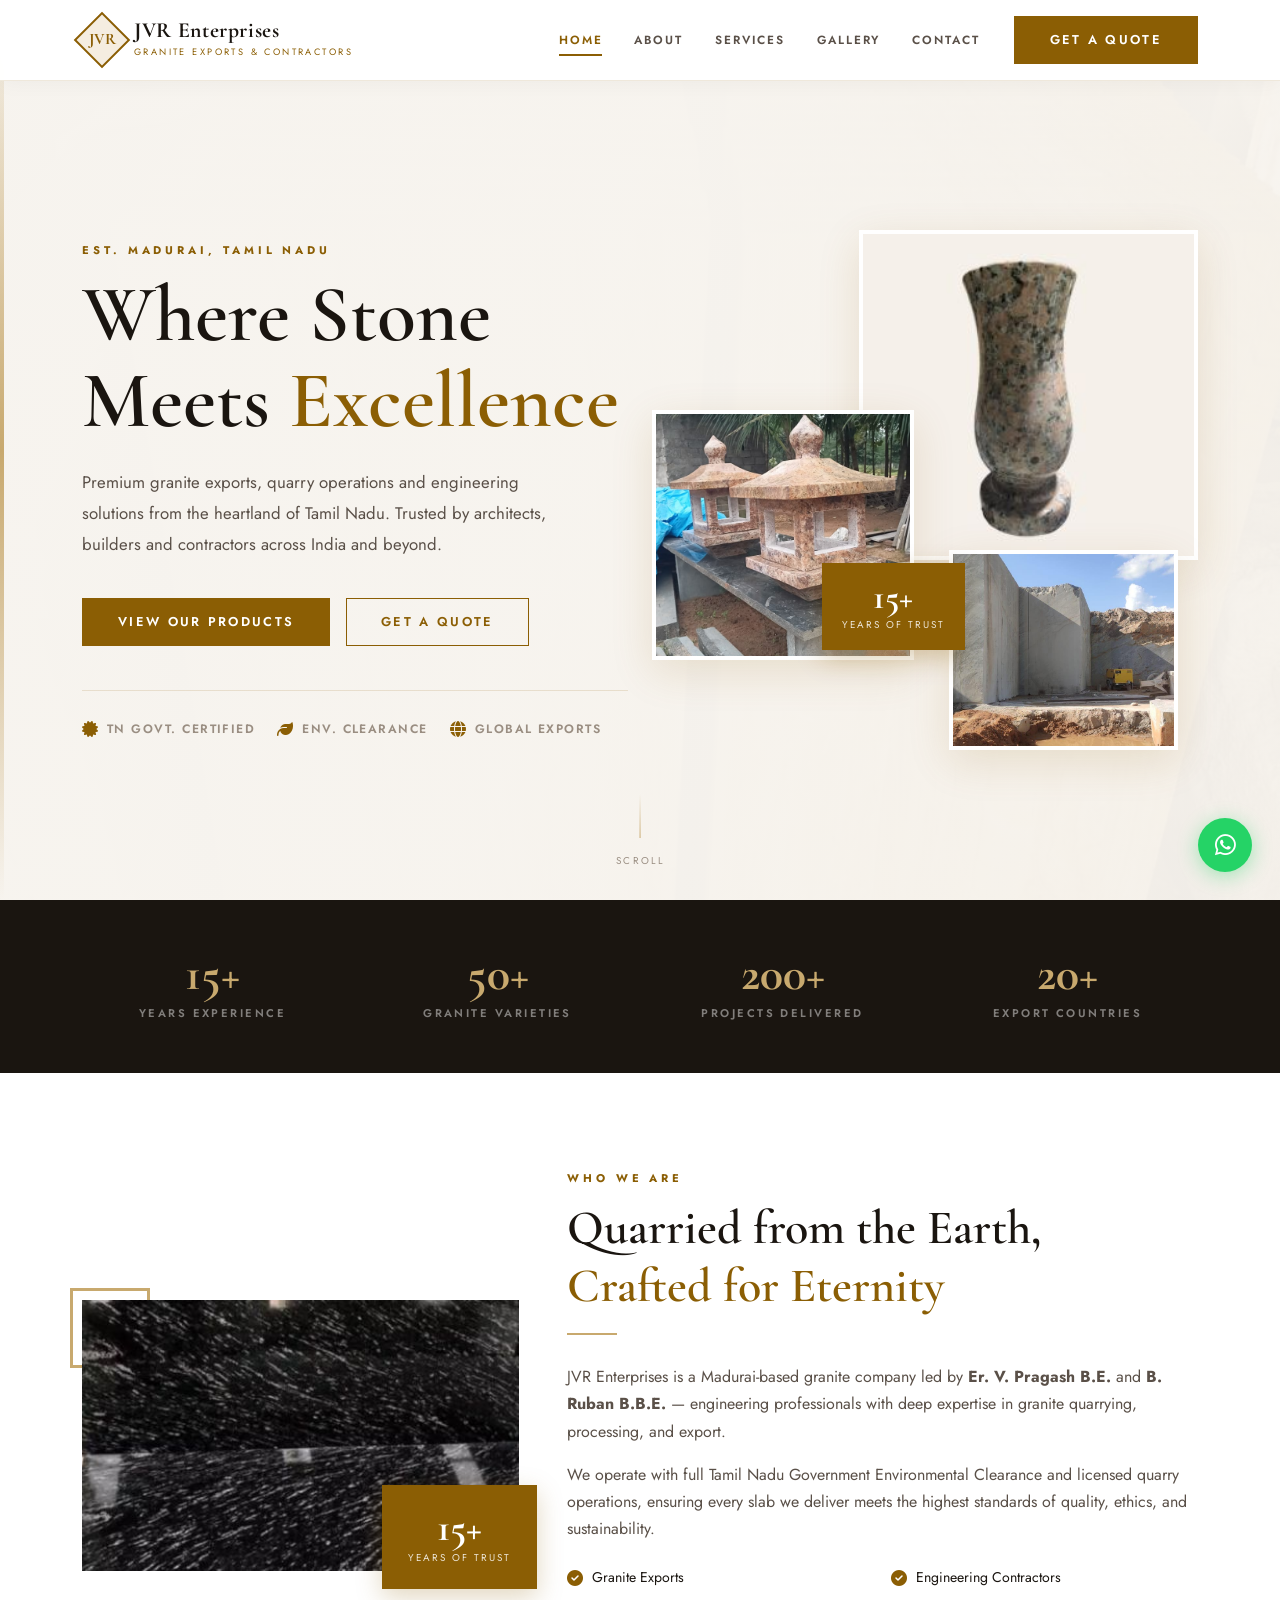
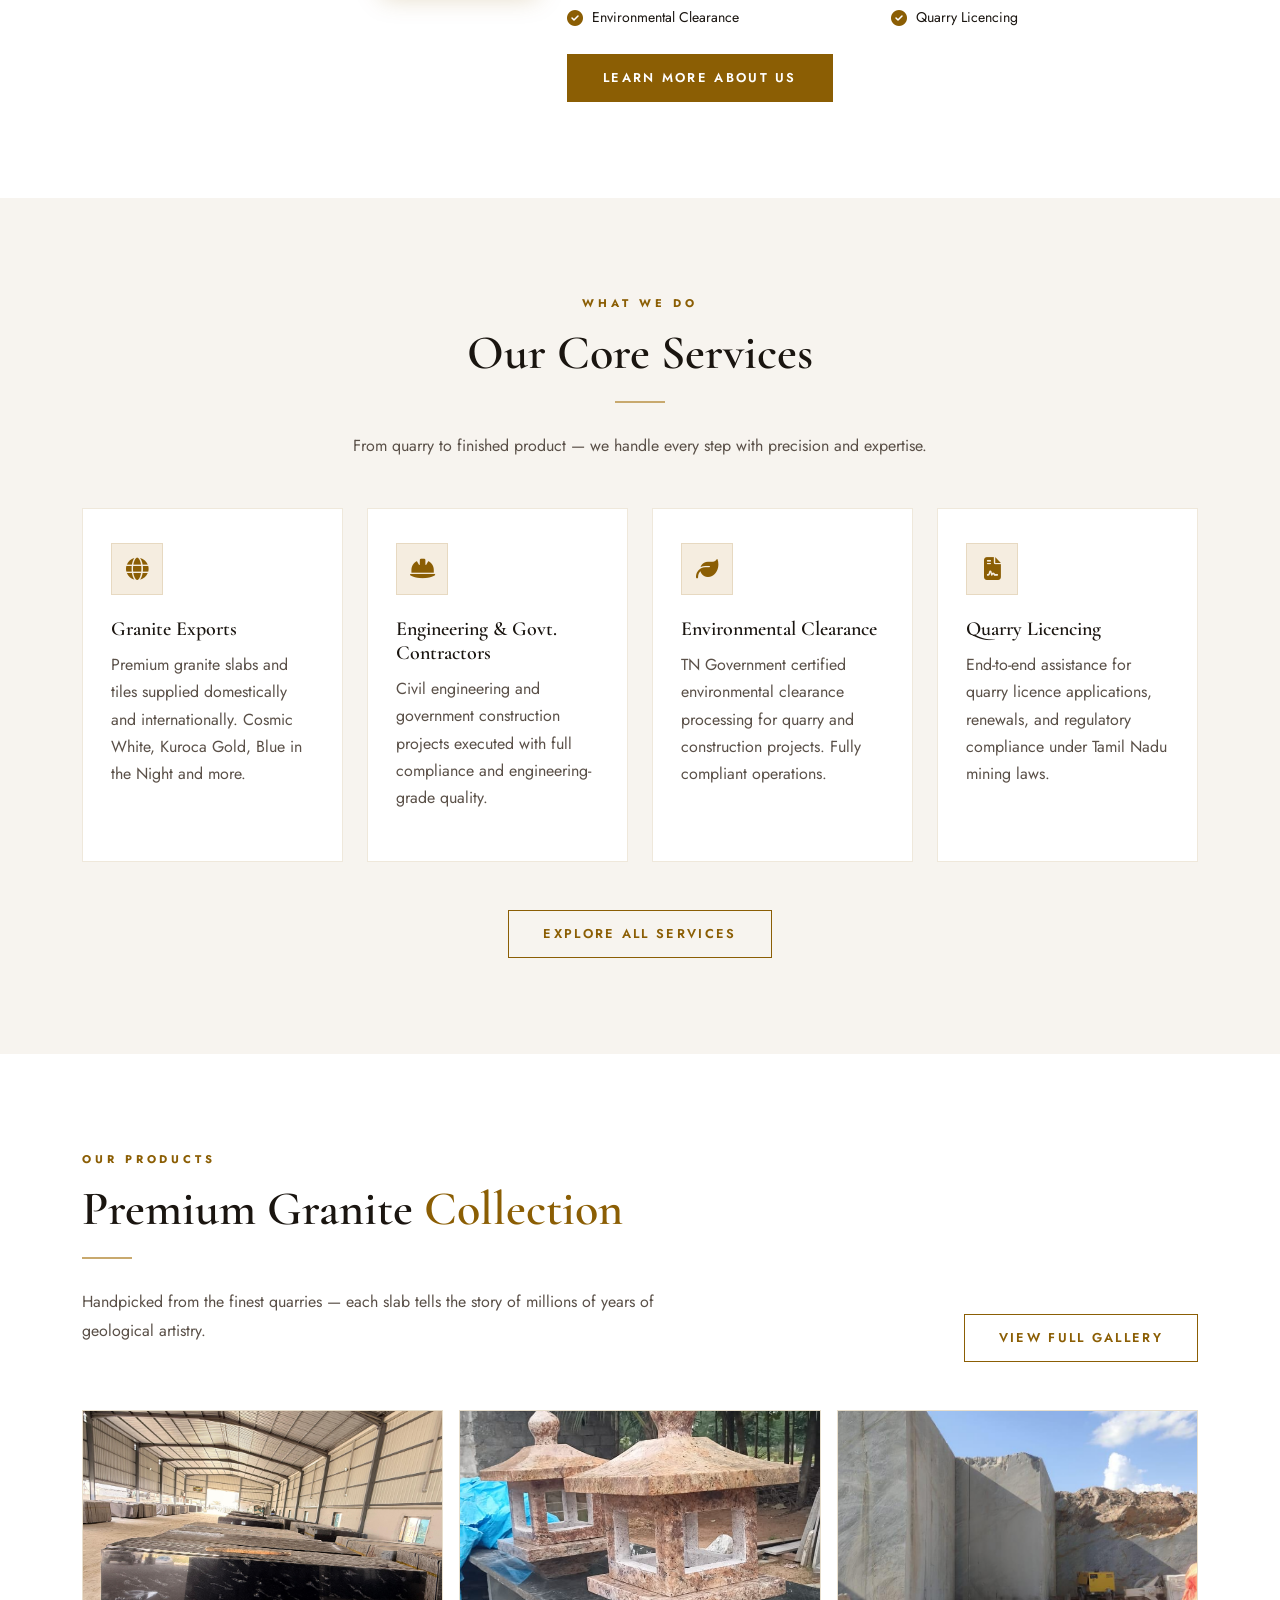
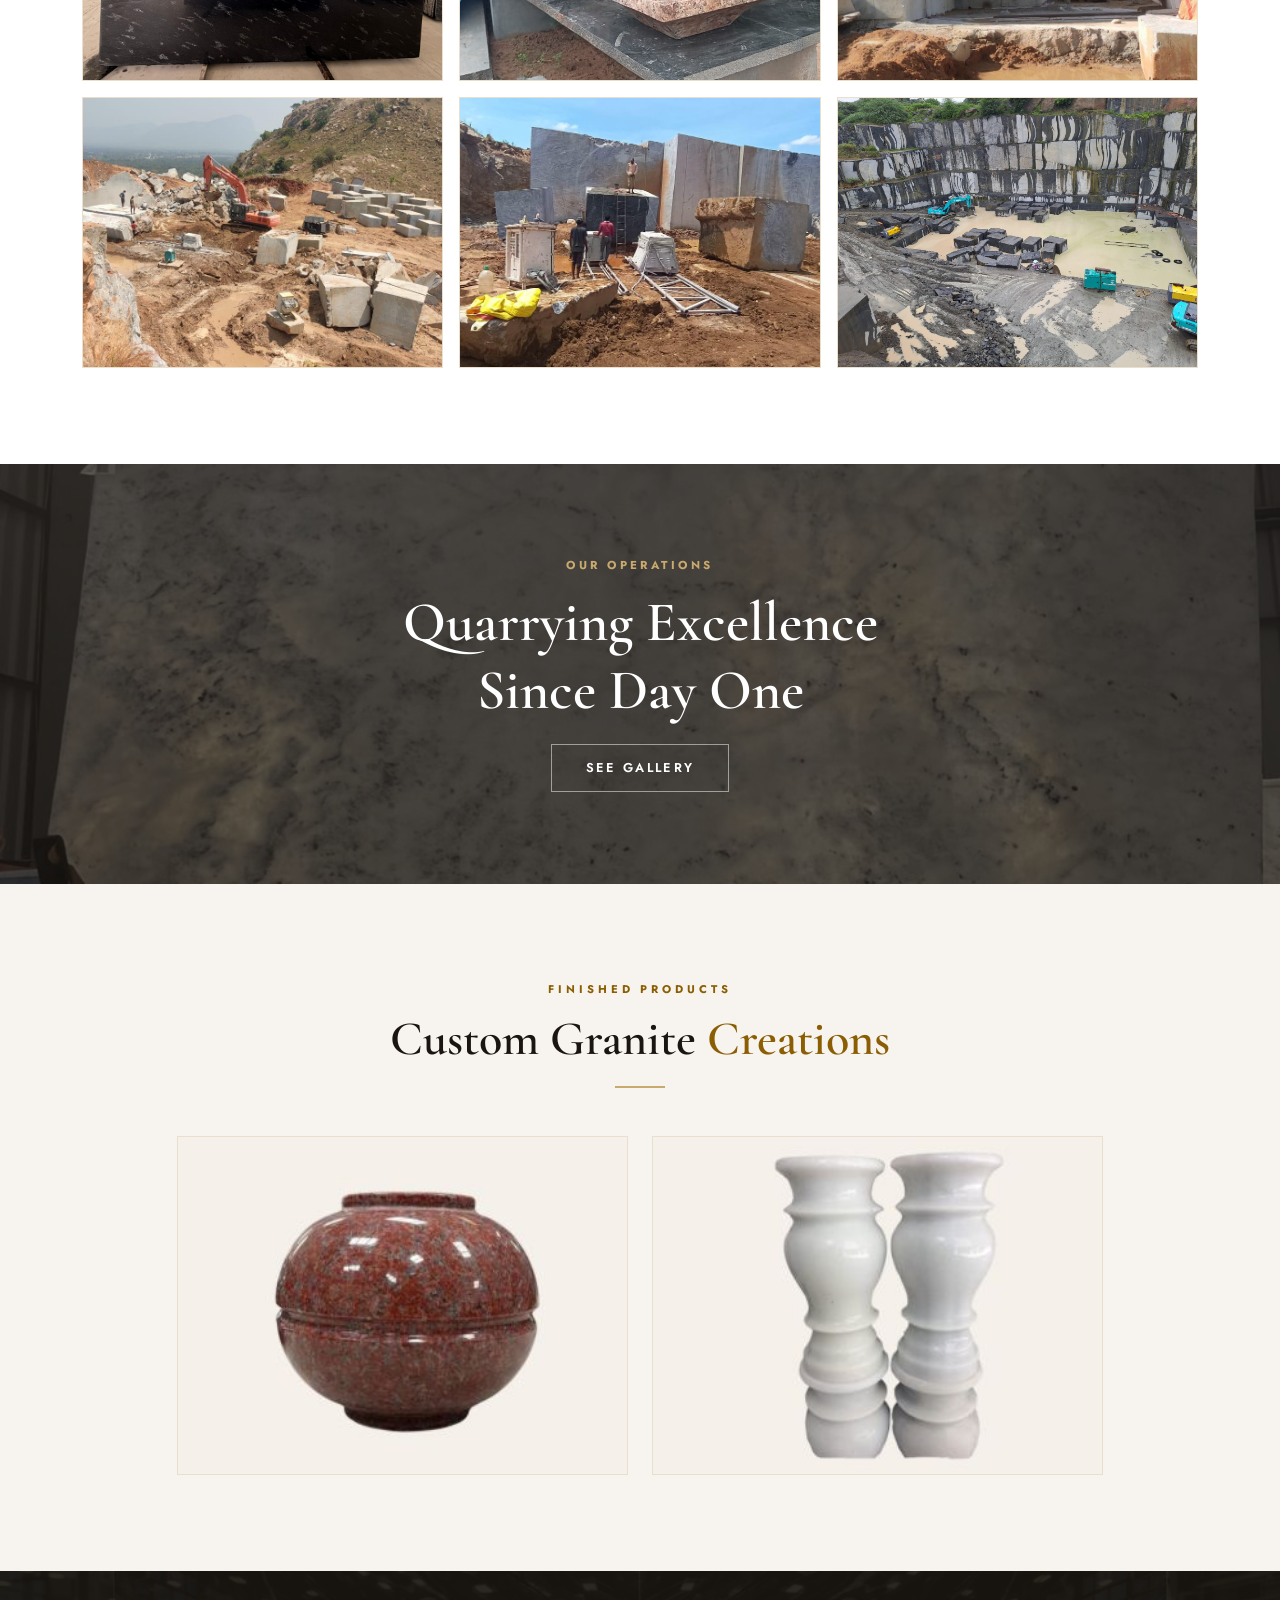
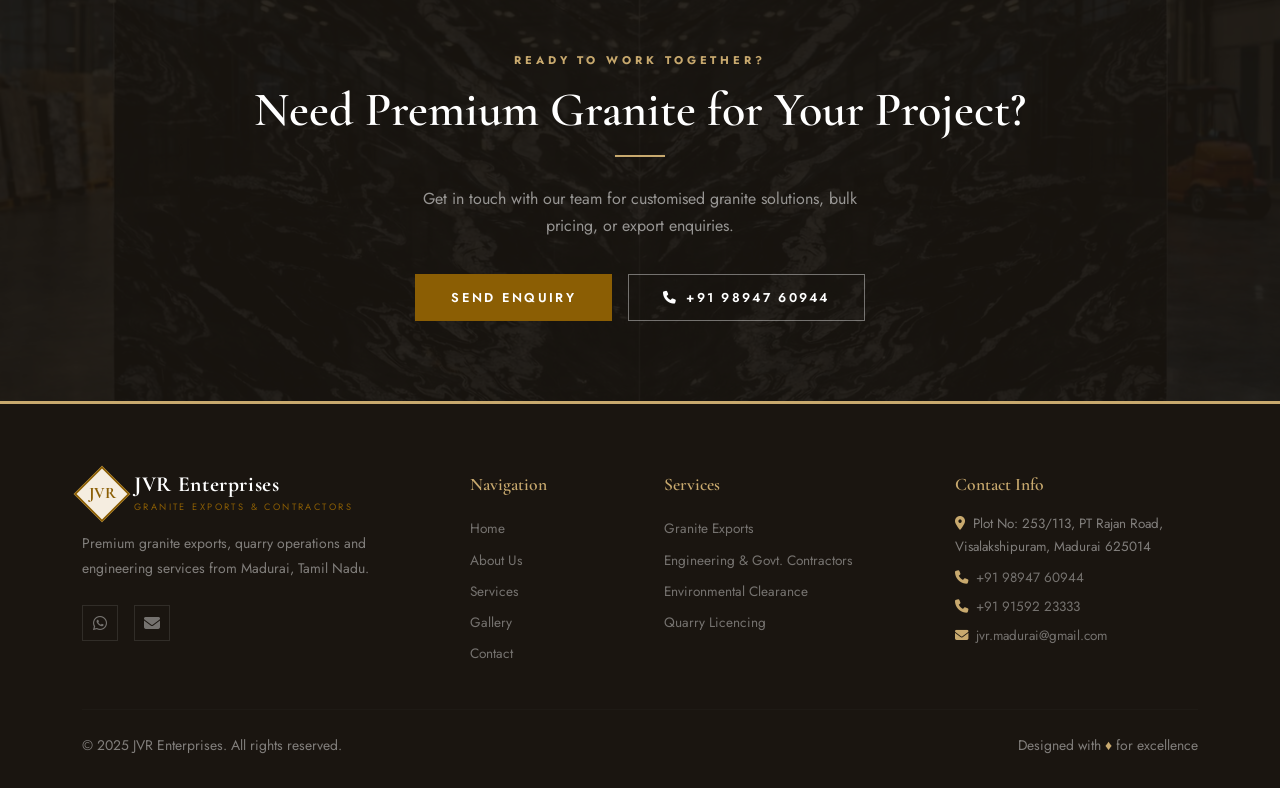
==== commit a6866ea6: "add" ====
--- a/index.html
+++ b/index.html
@@ -25,7 +25,7 @@
   <link rel="stylesheet" href="style.css" />
   <meta name="google-site-verification" content="FMH2ONcQDURzDjQUoygaMvHN30g8eZYZAhYVzpPNi5I" />
 
-    <link rel="shortcut icon" href="./images/gallery/apple-touch-icon.png" type="image/x-icon">
+  <link rel="shortcut icon" href="./images/gallery/apple-touch-icon.png" type="image/x-icon">
 </head>
 
 <body>
@@ -115,7 +115,7 @@
           <div style="position:relative;height:520px;padding-left:20px;">
             <div
               style="position:absolute;right:0;top:0;width:62%;height:330px;overflow:hidden;border:4px solid #fff;box-shadow:var(--shadow-hover);">
-              <img src="images/gallery/black-cosmic.jpg" alt="Black Cosmic granite slab JVR"
+              <img src="images/JVR - Images/JVR - 050.jpg" alt="Black Cosmic granite slab JVR"
                 style="width:100%;height:100%;object-fit:cover;" />
             </div>
             <div
@@ -389,24 +389,24 @@
       </div>
       <div class="row g-4 justify-content-center">
         <div class="col-md-5">
-          <div class="gallery-item" style="aspect-ratio:3/4;">
-            <img src="images/gallery/granite-column.jpg" alt="Custom granite column pillar JVR Enterprises Madurai"
+          <div class="gallery-item" >
+            <img src="images/JVR - Images/JVR - 048.jpg" alt="Custom granite column pillar JVR Enterprises Madurai"
               style="width:100%;height:100%;object-fit:cover;" />
             <div class="gallery-overlay">
-              <div><span>Finished Product</span>
+              <!-- <div><span>Finished Product</span>
                 <h5>Granite Columns</h5>
-              </div>
+              </div> -->
             </div>
           </div>
         </div>
         <div class="col-md-5">
-          <div class="gallery-item" style="aspect-ratio:3/4;">
-            <img src="images/gallery/granite-lantern.jpg" alt="Granite decorative lanterns JVR Enterprises"
+          <div class="gallery-item" >
+            <img src="images/JVR - Images/JVR - 060.jpg" alt="Granite decorative lanterns JVR Enterprises"
               style="width:100%;height:100%;object-fit:cover;" />
             <div class="gallery-overlay">
-              <div><span>Finished Product</span>
+              <!-- <div><span>Finished Product</span>
                 <h5>Granite Lanterns</h5>
-              </div>
+              </div> -->
             </div>
           </div>
         </div>
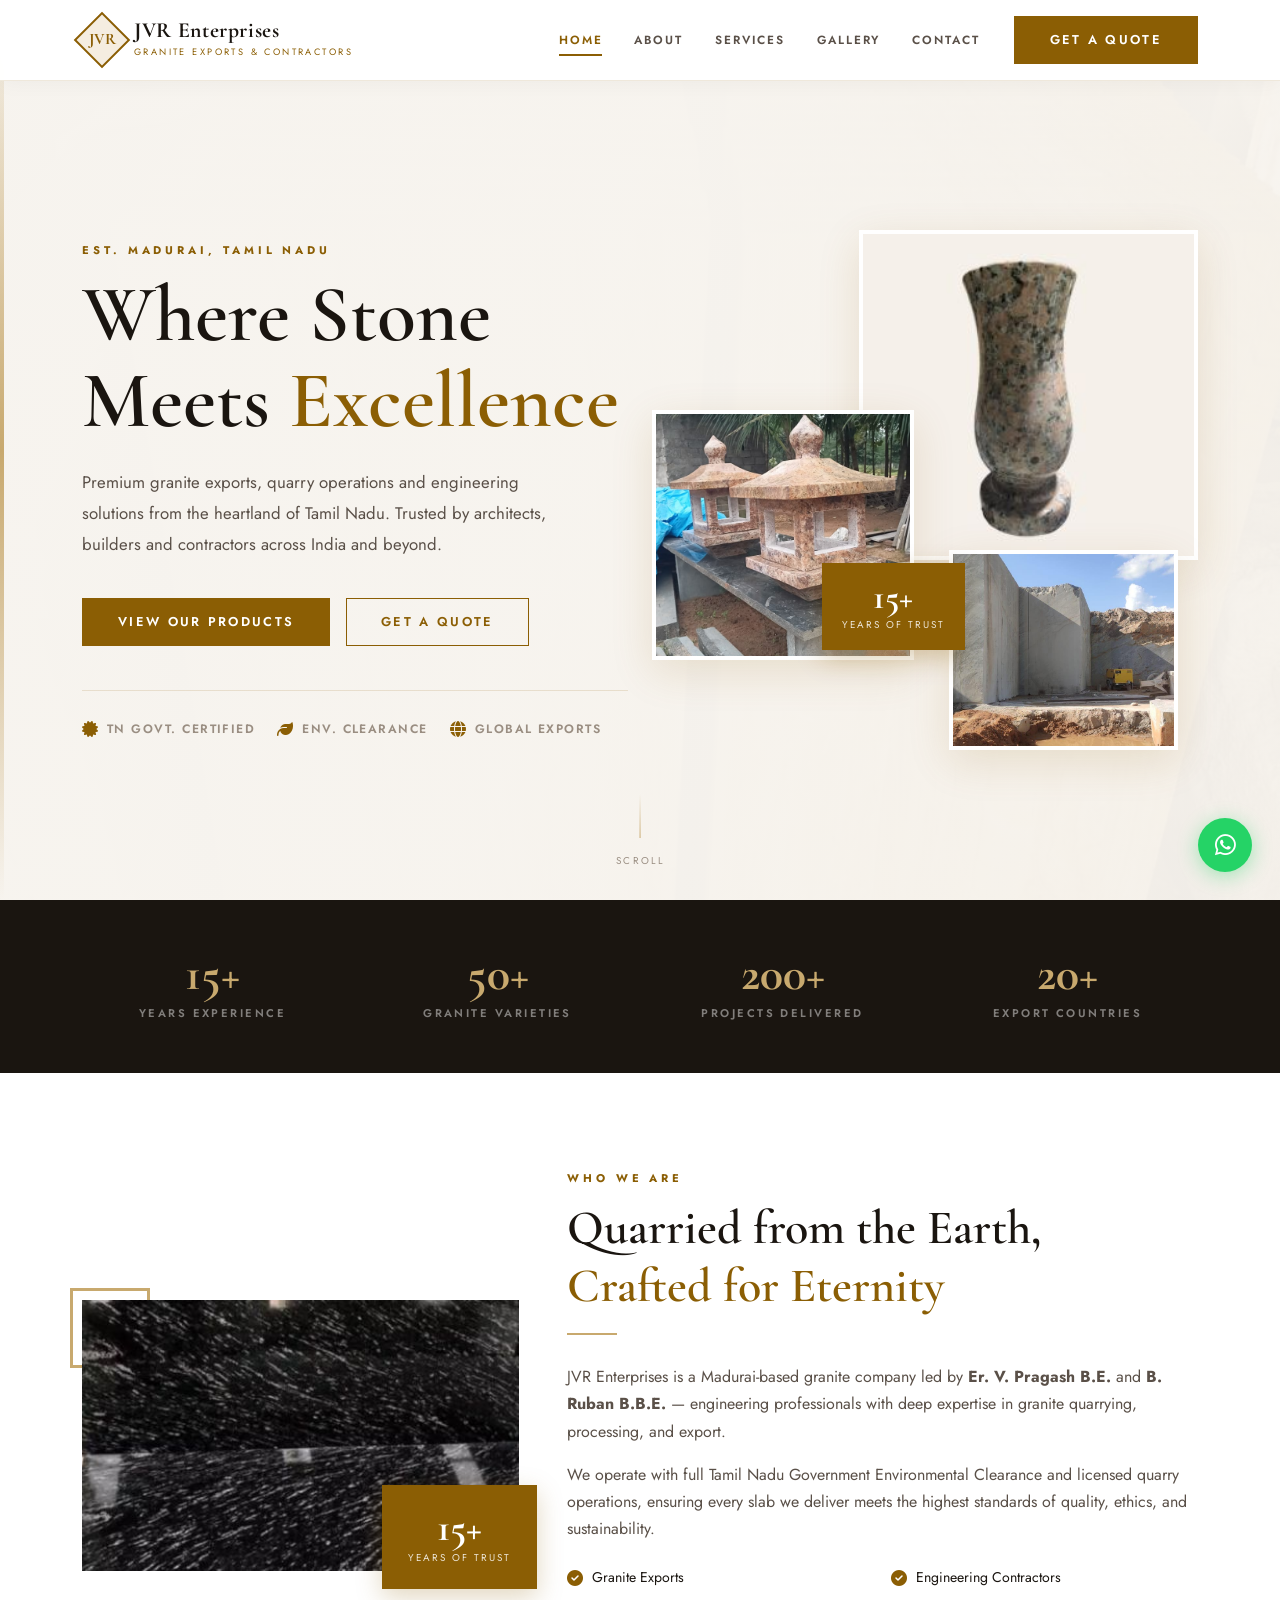
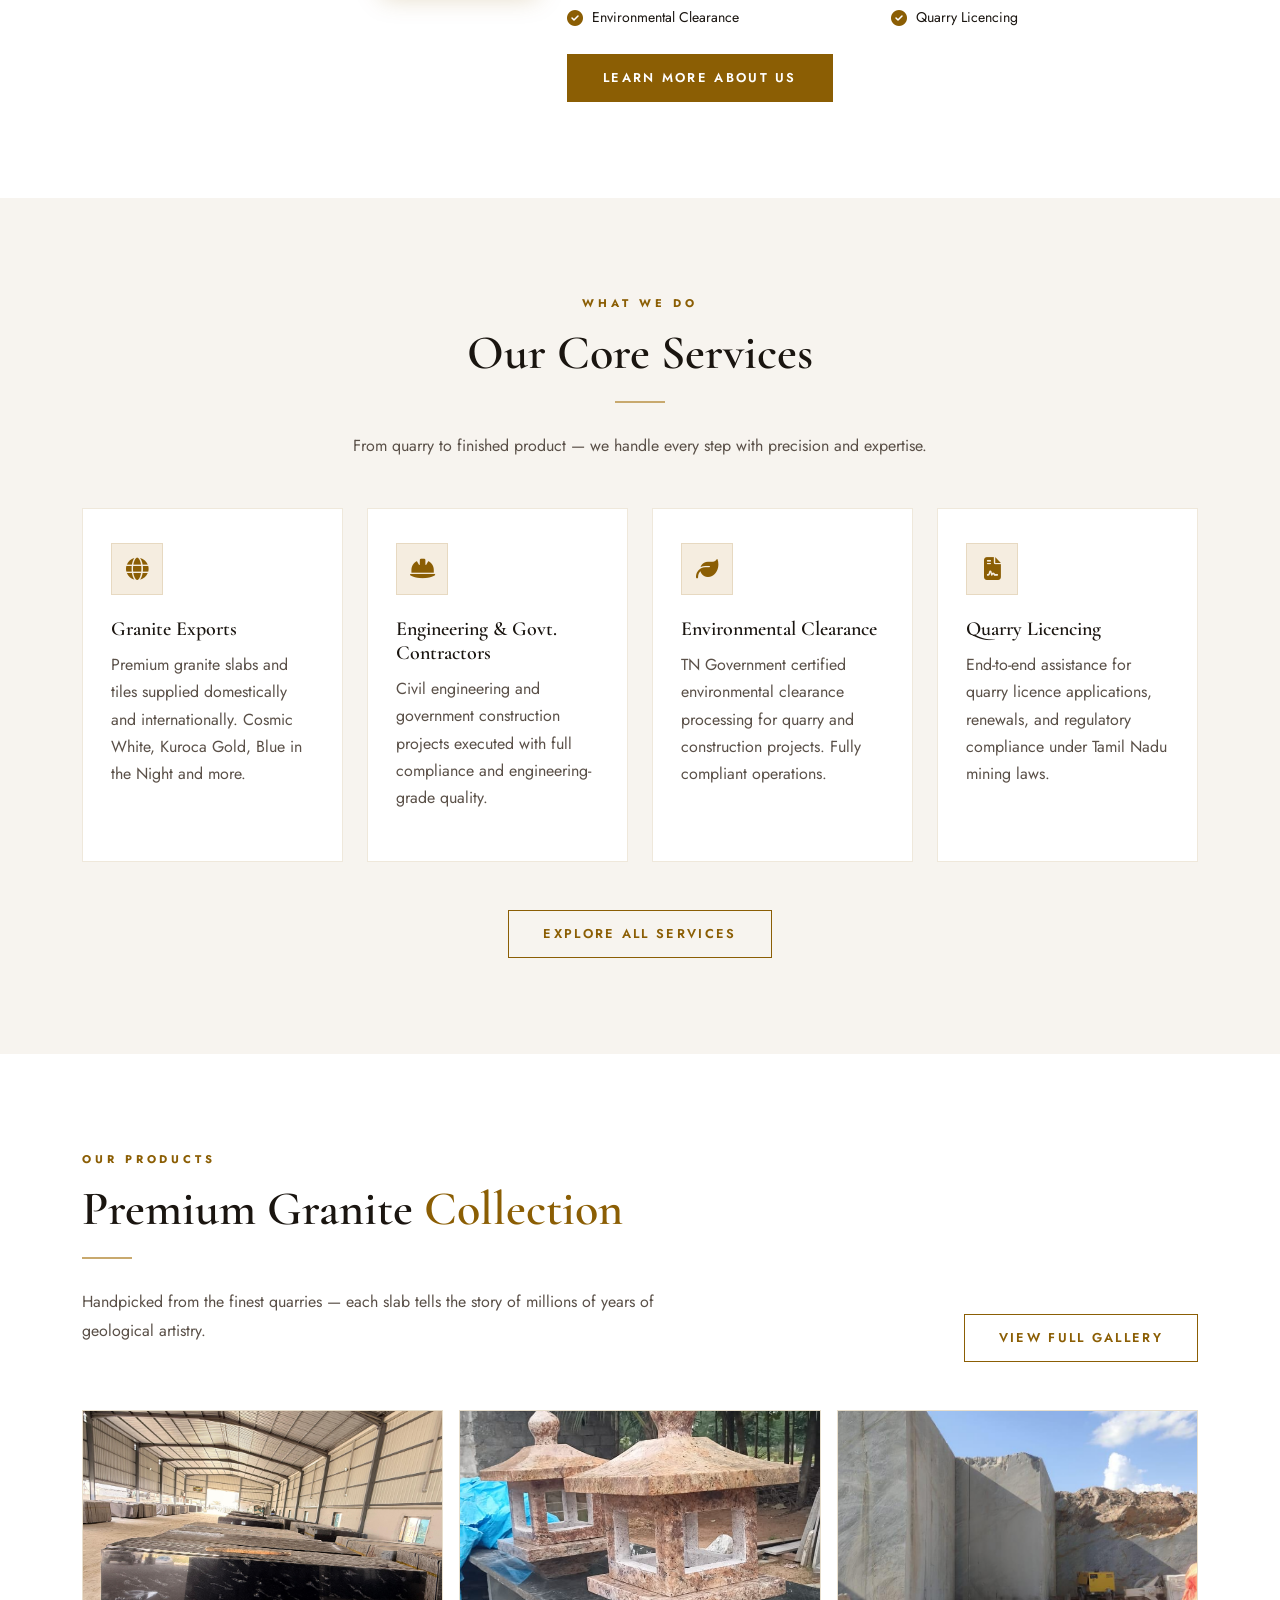
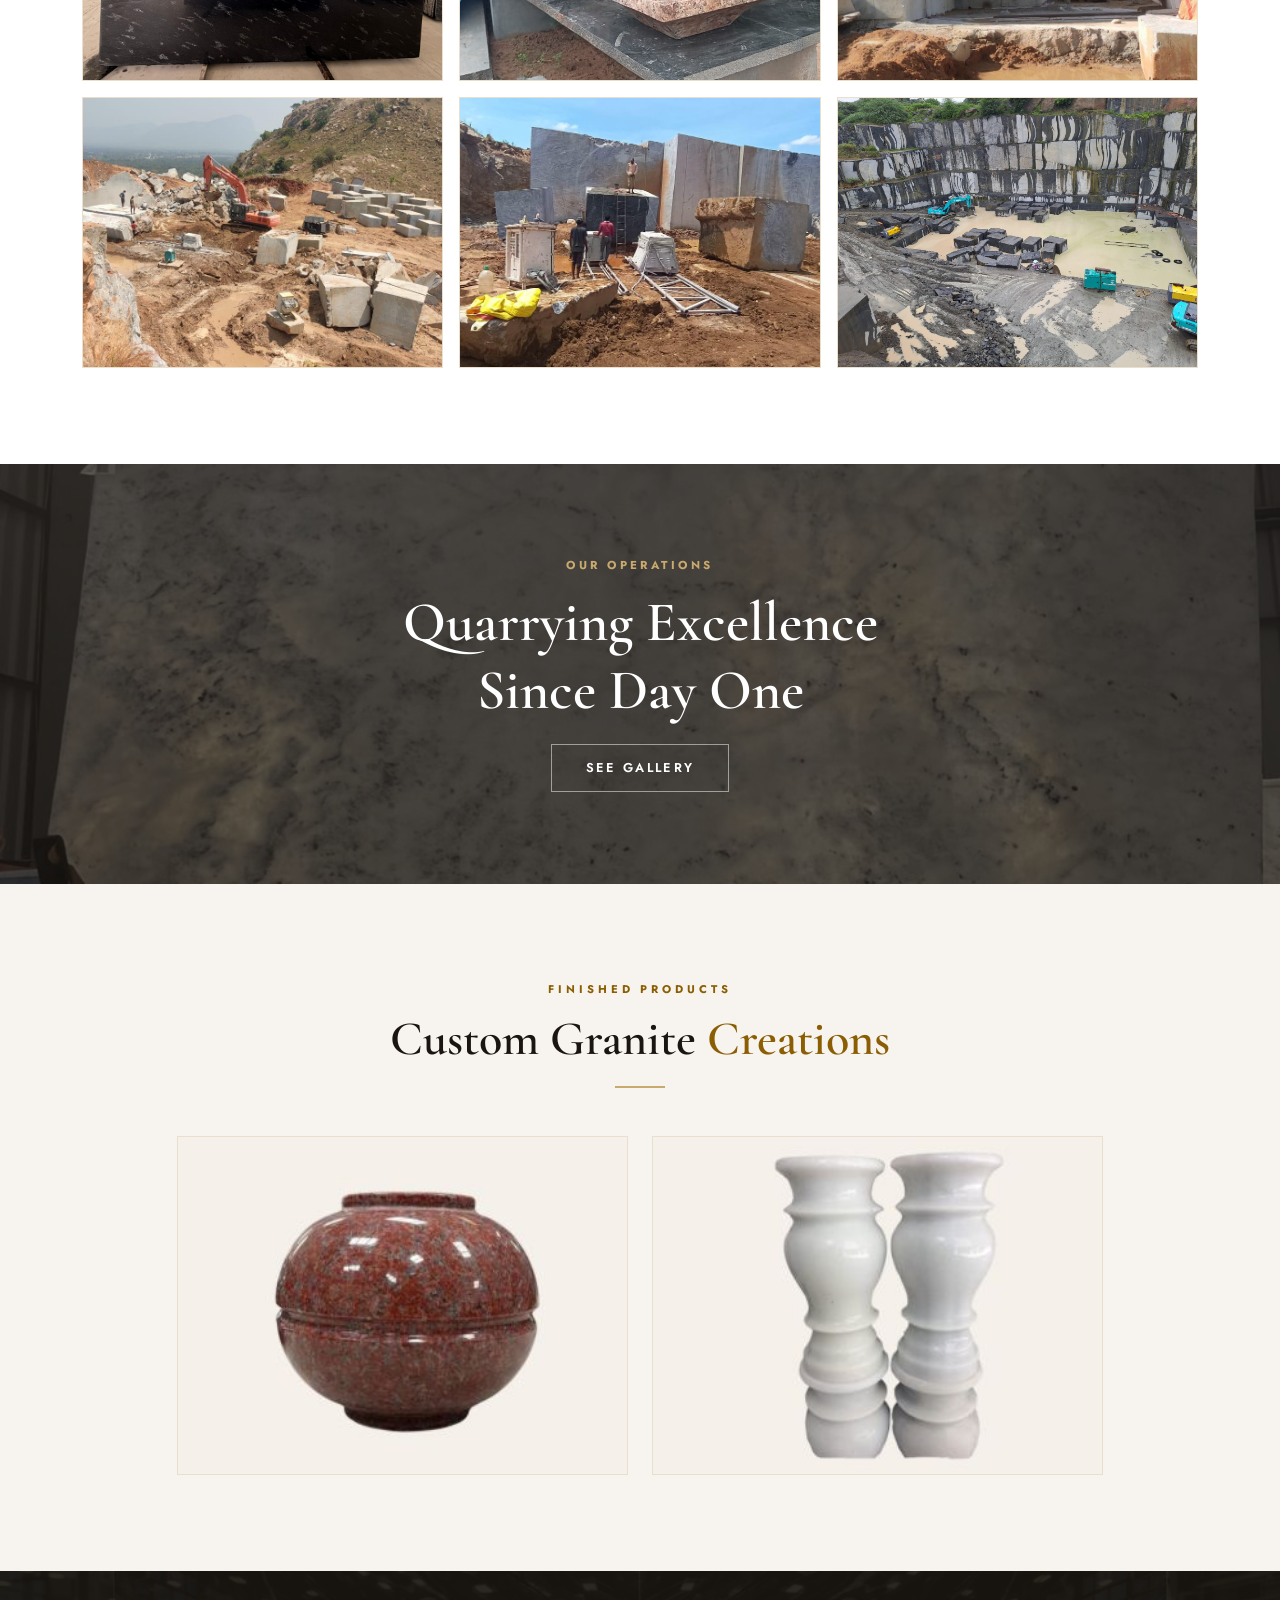
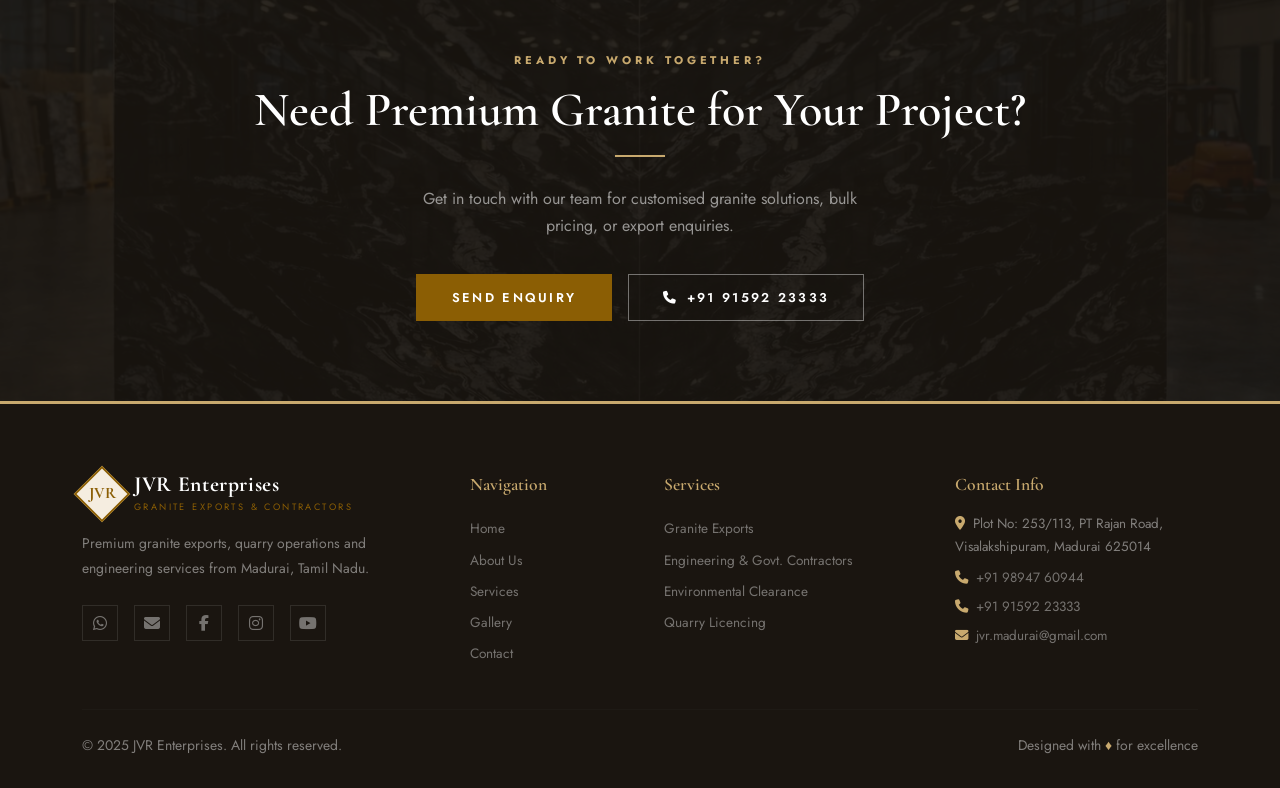
==== commit 03a1a462: "add" ====
--- a/index.html
+++ b/index.html
@@ -297,61 +297,61 @@
         <div class="col-md-4">
           <div class="gallery-item">
             <img src="images/gallery/black-cosmic.jpg" alt="Black Cosmic granite slab JVR Enterprises Madurai" />
-            <div class="gallery-overlay">
+            <!-- <div class="gallery-overlay">
               <div><span>Granite Slab</span>
                 <h5>Black Cosmic</h5>
               </div>
-            </div>
+            </div> -->
           </div>
         </div>
         <div class="col-md-4">
           <div class="gallery-item">
             <img src="images/gallery/cosmic-white.jpg" alt="Cosmic White granite slab JVR Enterprises" />
-            <div class="gallery-overlay">
+            <!-- <div class="gallery-overlay">
               <div><span>Granite Slab</span>
                 <h5>Cosmic White</h5>
               </div>
-            </div>
+            </div> -->
           </div>
         </div>
         <div class="col-md-4">
           <div class="gallery-item">
             <img src="images/gallery/kuroca-gold.jpg" alt="Kuroca Gold granite slab" />
-            <div class="gallery-overlay">
+            <!-- <div class="gallery-overlay">
               <div><span>Granite Slab</span>
                 <h5>Kuroca Gold</h5>
               </div>
-            </div>
+            </div> -->
           </div>
         </div>
         <div class="col-md-4">
           <div class="gallery-item">
             <img src="images/gallery/blue-in-the-night.jpg" alt="Blue in the Night granite slab" />
-            <div class="gallery-overlay">
+            <!-- <div class="gallery-overlay">
               <div><span>Granite Slab</span>
                 <h5>Blue in the Night</h5>
               </div>
-            </div>
+            </div> -->
           </div>
         </div>
         <div class="col-md-4">
           <div class="gallery-item">
             <img src="images/gallery/luna-quartzite.jpg" alt="Luna Quartzite slab" />
-            <div class="gallery-overlay">
+            <!-- <div class="gallery-overlay">
               <div><span>Quartzite Slab</span>
                 <h5>Luna Quartzite</h5>
               </div>
-            </div>
+            </div> -->
           </div>
         </div>
         <div class="col-md-4">
           <div class="gallery-item">
             <img src="images/gallery/teakwood-tiles.jpg" alt="Yellow Teakwood sandstone tiles" />
-            <div class="gallery-overlay">
+            <!-- <div class="gallery-overlay">
               <div><span>Sandstone Tiles</span>
                 <h5>Yellow Teakwood</h5>
               </div>
-            </div>
+            </div> -->
           </div>
         </div>
       </div>
@@ -389,7 +389,7 @@
       </div>
       <div class="row g-4 justify-content-center">
         <div class="col-md-5">
-          <div class="gallery-item" >
+          <div class="gallery-item">
             <img src="images/JVR - Images/JVR - 048.jpg" alt="Custom granite column pillar JVR Enterprises Madurai"
               style="width:100%;height:100%;object-fit:cover;" />
             <div class="gallery-overlay">
@@ -400,7 +400,7 @@
           </div>
         </div>
         <div class="col-md-5">
-          <div class="gallery-item" >
+          <div class="gallery-item">
             <img src="images/JVR - Images/JVR - 060.jpg" alt="Granite decorative lanterns JVR Enterprises"
               style="width:100%;height:100%;object-fit:cover;" />
             <div class="gallery-overlay">
@@ -428,10 +428,10 @@
         customised granite solutions, bulk pricing, or export enquiries.</p>
       <div class="d-flex flex-wrap gap-3 justify-content-center">
         <a href="contact.html" class="btn-gold">Send Enquiry</a>
-        <a href="tel:+919894760944" class="btn-outline-gold" style="border-color:rgba(255,255,255,0.4);color:#fff;"
+        <a href="tel:+919159223333" class="btn-outline-gold" style="border-color:rgba(255,255,255,0.4);color:#fff;"
           onmouseover="this.style.background='var(--accent)';this.style.borderColor='var(--accent)'"
           onmouseout="this.style.background='transparent';this.style.borderColor='rgba(255,255,255,0.4)'"><i
-            class="fa fa-phone me-2"></i>+91 98947 60944</a>
+            class="fa fa-phone me-2"></i>+91 91592 23333</a>
       </div>
     </div>
   </section>
@@ -450,17 +450,38 @@
           </div>
           <p style="max-width:290px;line-height:1.8;">Premium granite exports, quarry operations and engineering
             services from Madurai, Tamil Nadu.</p>
-          <div class="d-flex gap-3 mt-4">
-            <a href="https://wa.me/919894760944"
+          <div class="d-flex gap-3 mt-4 flex-wrap">
+            <a href="https://wa.me/919159223333?text=Hello%20JVR%20Enterprises%2C%20I%27m%20interested%20in%20your%20granite%20products."
+              target="_blank"
               style="width:36px;height:36px;border:1px solid rgba(255,255,255,0.1);display:flex;align-items:center;justify-content:center;color:rgba(255,255,255,0.4);transition:all 0.3s;"
               onmouseover="this.style.color='var(--accent-light)';this.style.borderColor='var(--accent-light)'"
-              onmouseout="this.style.color='rgba(255,255,255,0.4)';this.style.borderColor='rgba(255,255,255,0.1)'"><i
-                class="fab fa-whatsapp"></i></a>
+              onmouseout="this.style.color='rgba(255,255,255,0.4)';this.style.borderColor='rgba(255,255,255,0.1)'">
+              <i class="fab fa-whatsapp"></i>
+            </a>
             <a href="mailto:jvr.madurai@gmail.com"
               style="width:36px;height:36px;border:1px solid rgba(255,255,255,0.1);display:flex;align-items:center;justify-content:center;color:rgba(255,255,255,0.4);transition:all 0.3s;"
               onmouseover="this.style.color='var(--accent-light)';this.style.borderColor='var(--accent-light)'"
-              onmouseout="this.style.color='rgba(255,255,255,0.4)';this.style.borderColor='rgba(255,255,255,0.1)'"><i
-                class="fas fa-envelope"></i></a>
+              onmouseout="this.style.color='rgba(255,255,255,0.4)';this.style.borderColor='rgba(255,255,255,0.1)'">
+              <i class="fas fa-envelope"></i>
+            </a>
+            <a href="https://www.facebook.com/profile.php?id=61590644057620" target="_blank"
+              style="width:36px;height:36px;border:1px solid rgba(255,255,255,0.1);display:flex;align-items:center;justify-content:center;color:rgba(255,255,255,0.4);transition:all 0.3s;"
+              onmouseover="this.style.color='var(--accent-light)';this.style.borderColor='var(--accent-light)'"
+              onmouseout="this.style.color='rgba(255,255,255,0.4)';this.style.borderColor='rgba(255,255,255,0.1)'">
+              <i class="fab fa-facebook-f"></i>
+            </a>
+            <a href="https://www.instagram.com/jvr_.enterprises/" target="_blank"
+              style="width:36px;height:36px;border:1px solid rgba(255,255,255,0.1);display:flex;align-items:center;justify-content:center;color:rgba(255,255,255,0.4);transition:all 0.3s;"
+              onmouseover="this.style.color='var(--accent-light)';this.style.borderColor='var(--accent-light)'"
+              onmouseout="this.style.color='rgba(255,255,255,0.4)';this.style.borderColor='rgba(255,255,255,0.1)'">
+              <i class="fab fa-instagram"></i>
+            </a>
+            <a href="https://www.youtube.com/channel/UC4fIwiKOPTUhCOX-07tIQ7Q" target="_blank"
+              style="width:36px;height:36px;border:1px solid rgba(255,255,255,0.1);display:flex;align-items:center;justify-content:center;color:rgba(255,255,255,0.4);transition:all 0.3s;"
+              onmouseover="this.style.color='var(--accent-light)';this.style.borderColor='var(--accent-light)'"
+              onmouseout="this.style.color='rgba(255,255,255,0.4)';this.style.borderColor='rgba(255,255,255,0.1)'">
+              <i class="fab fa-youtube"></i>
+            </a>
           </div>
         </div>
         <div class="col-md-4 col-lg-2">
@@ -501,7 +522,7 @@
     </div>
   </footer>
 
-  <a href="https://wa.me/919894760944?text=Hello%20JVR%20Enterprises%2C%20I%27m%20interested%20in%20your%20granite%20products."
+  <a href="https://wa.me/919159223333?text=Hello%20JVR%20Enterprises%2C%20I%20am%20interested%20in%20your%20granite%20products.%20Please%20share%20details."
     class="whatsapp-float" target="_blank"><i class="fab fa-whatsapp"></i></a>
 
   <script src="https://cdn.jsdelivr.net/npm/bootstrap@5.3.3/dist/js/bootstrap.bundle.min.js"></script>
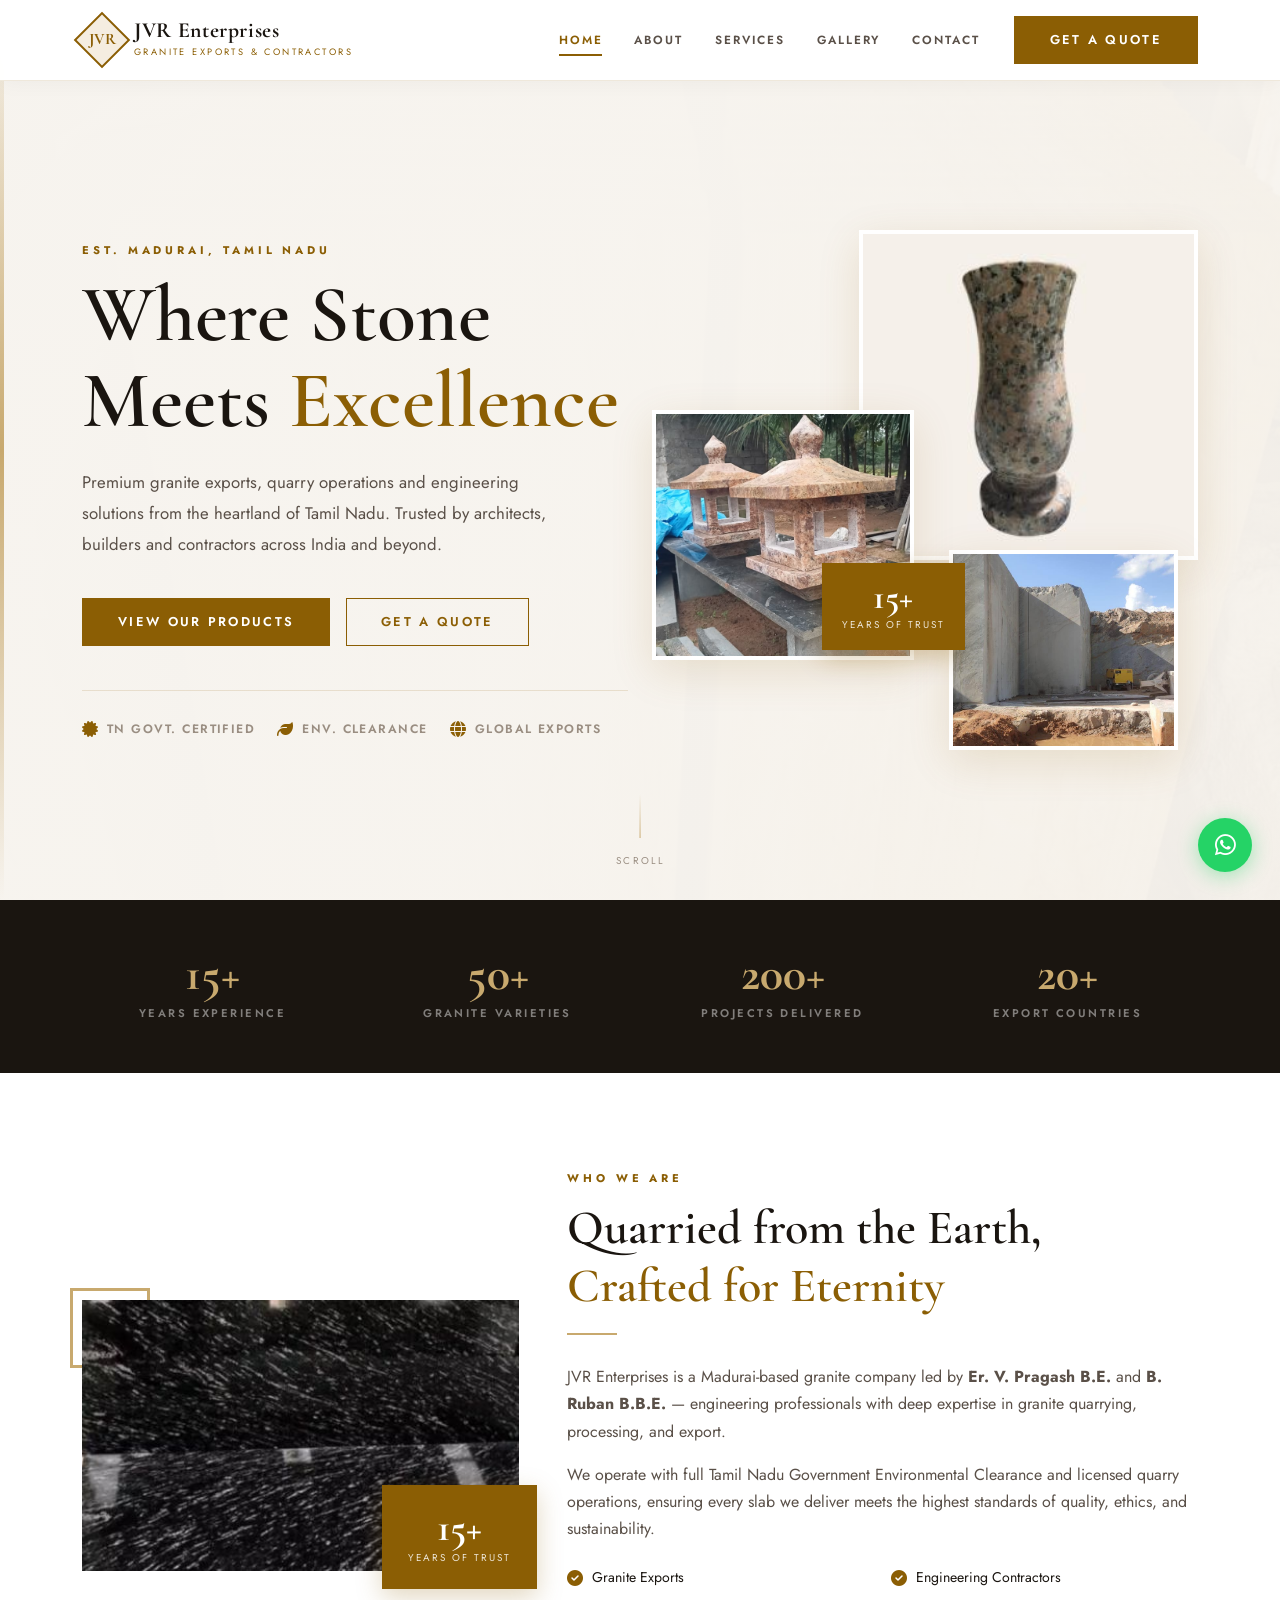
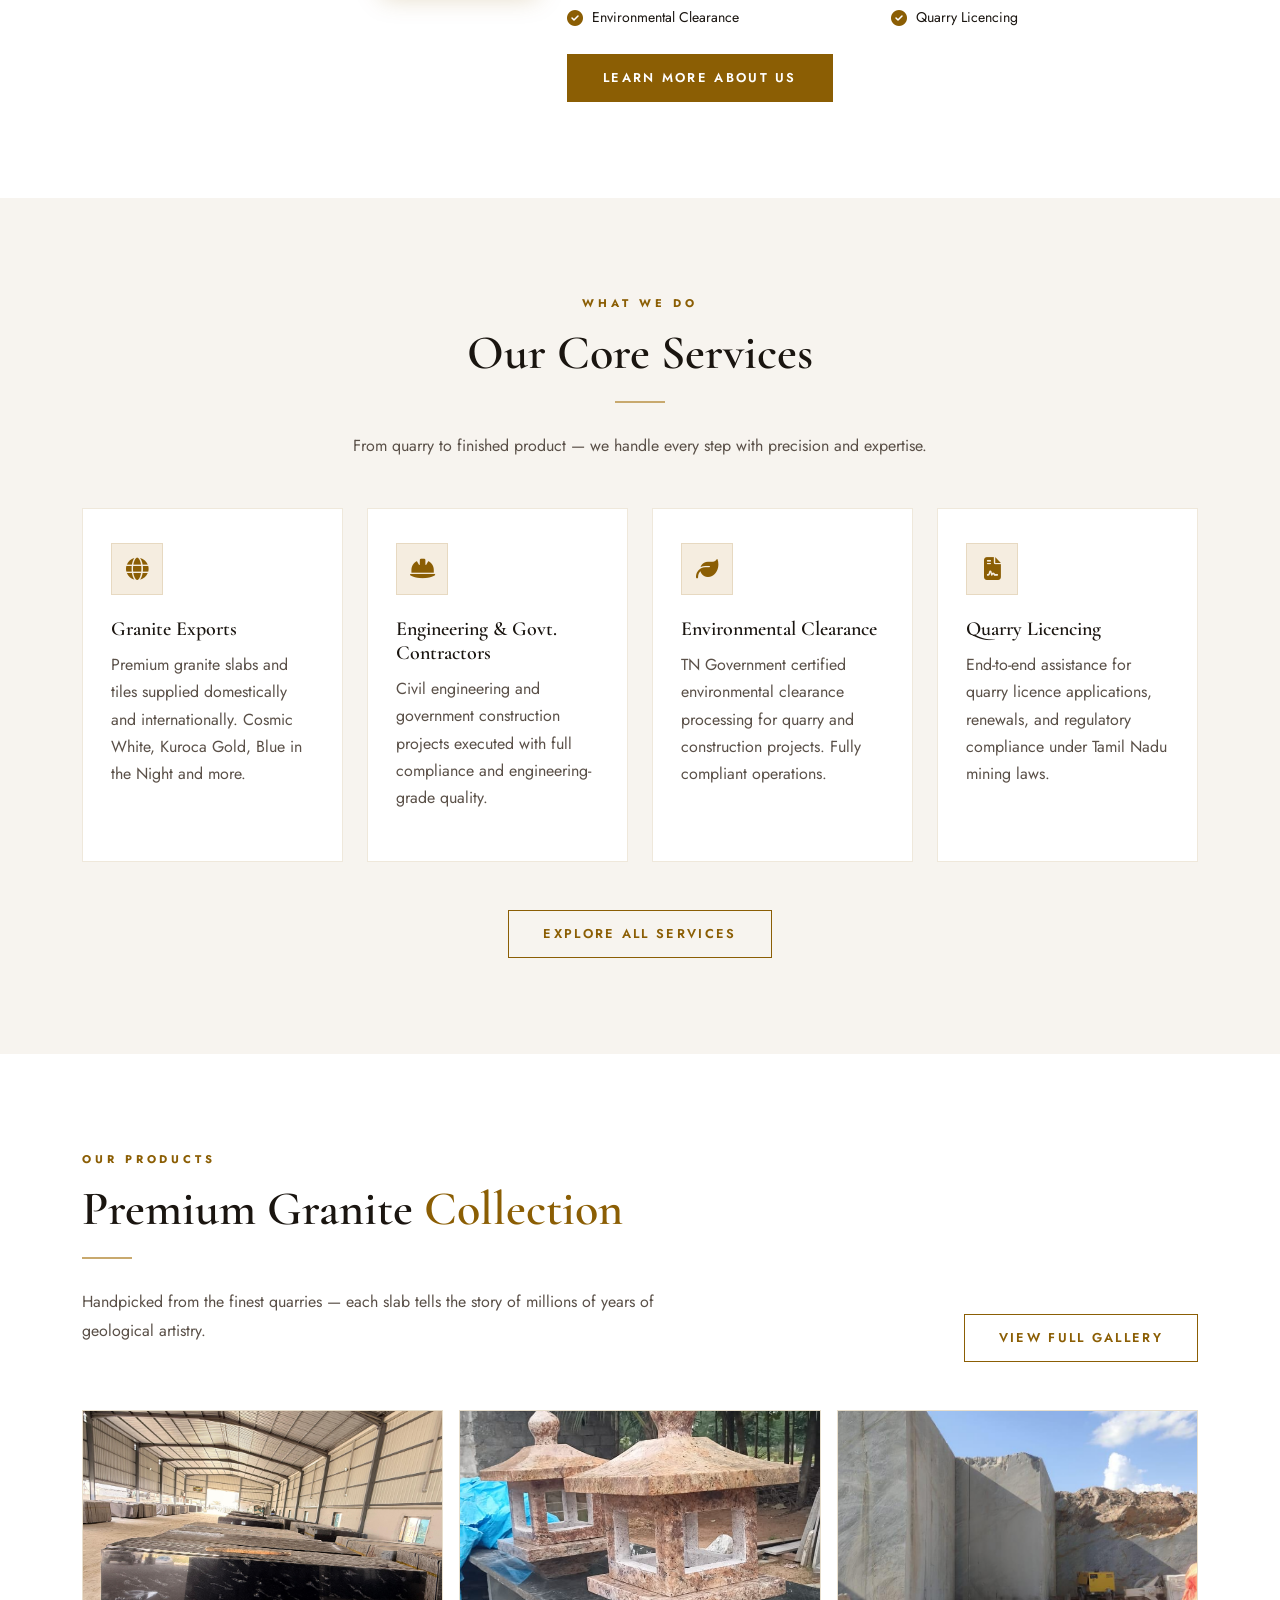
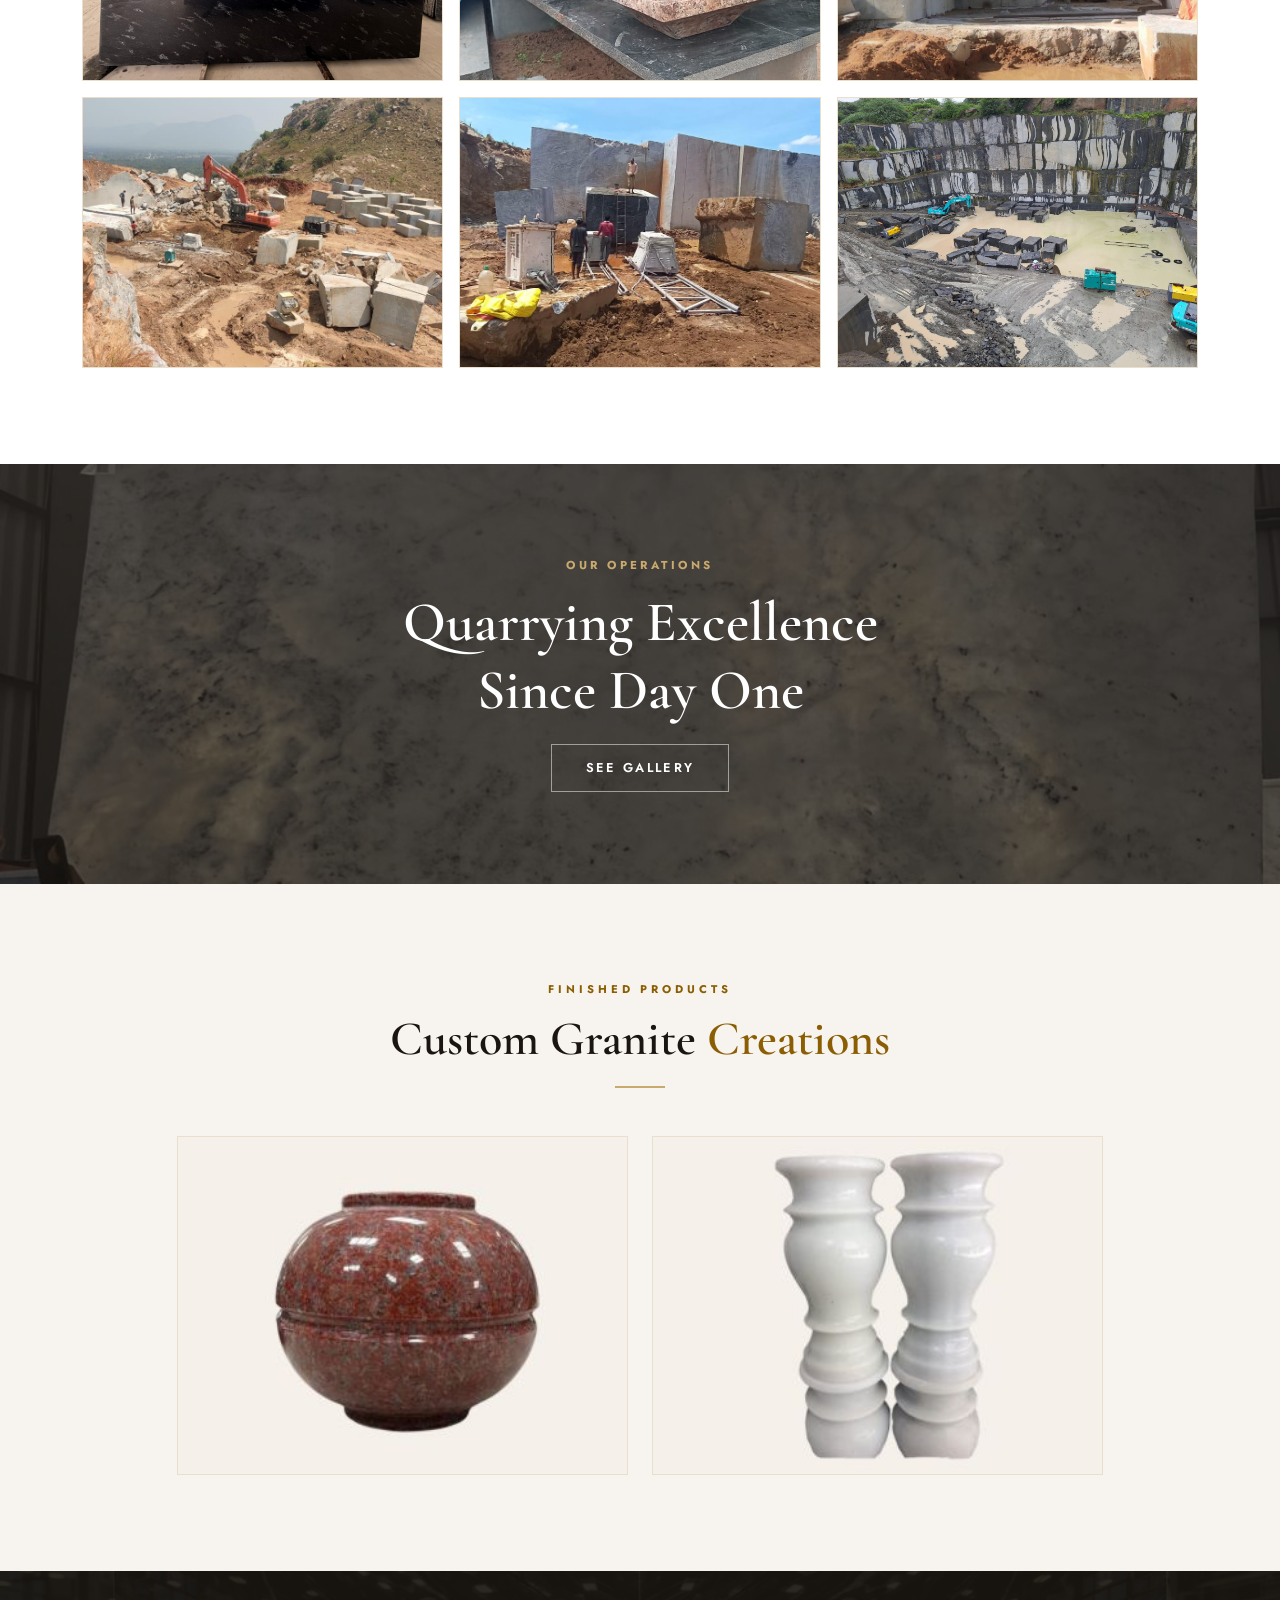
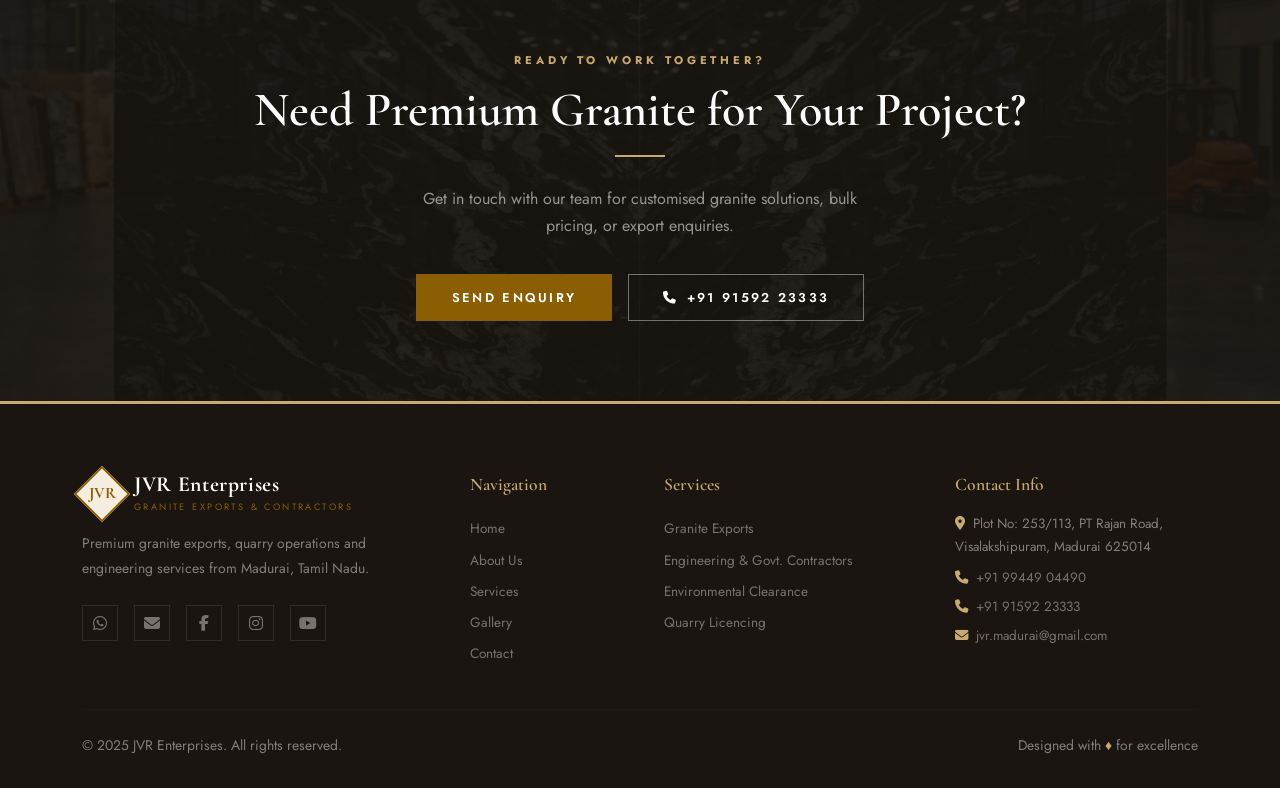
==== commit e78988c3: "add" ====
--- a/index.html
+++ b/index.html
@@ -505,8 +505,8 @@
               style="color:var(--accent-light);"></i>Plot No: 253/113, PT Rajan Road, Visalakshipuram, Madurai 625014
           </p>
           <p style="margin-bottom:6px;font-size:0.84rem;"><i class="fa fa-phone me-2"
-              style="color:var(--accent-light);"></i><a href="tel:+919894760944"
-              style="color:rgba(255,255,255,0.4);">+91 98947 60944</a></p>
+              style="color:var(--accent-light);"></i><a href="tel:+919944904490"
+              style="color:rgba(255,255,255,0.4);">+91  99449 04490</a></p>
           <p style="margin-bottom:6px;font-size:0.84rem;"><i class="fa fa-phone me-2"
               style="color:var(--accent-light);"></i><a href="tel:+919159223333"
               style="color:rgba(255,255,255,0.4);">+91 91592 23333</a></p>
